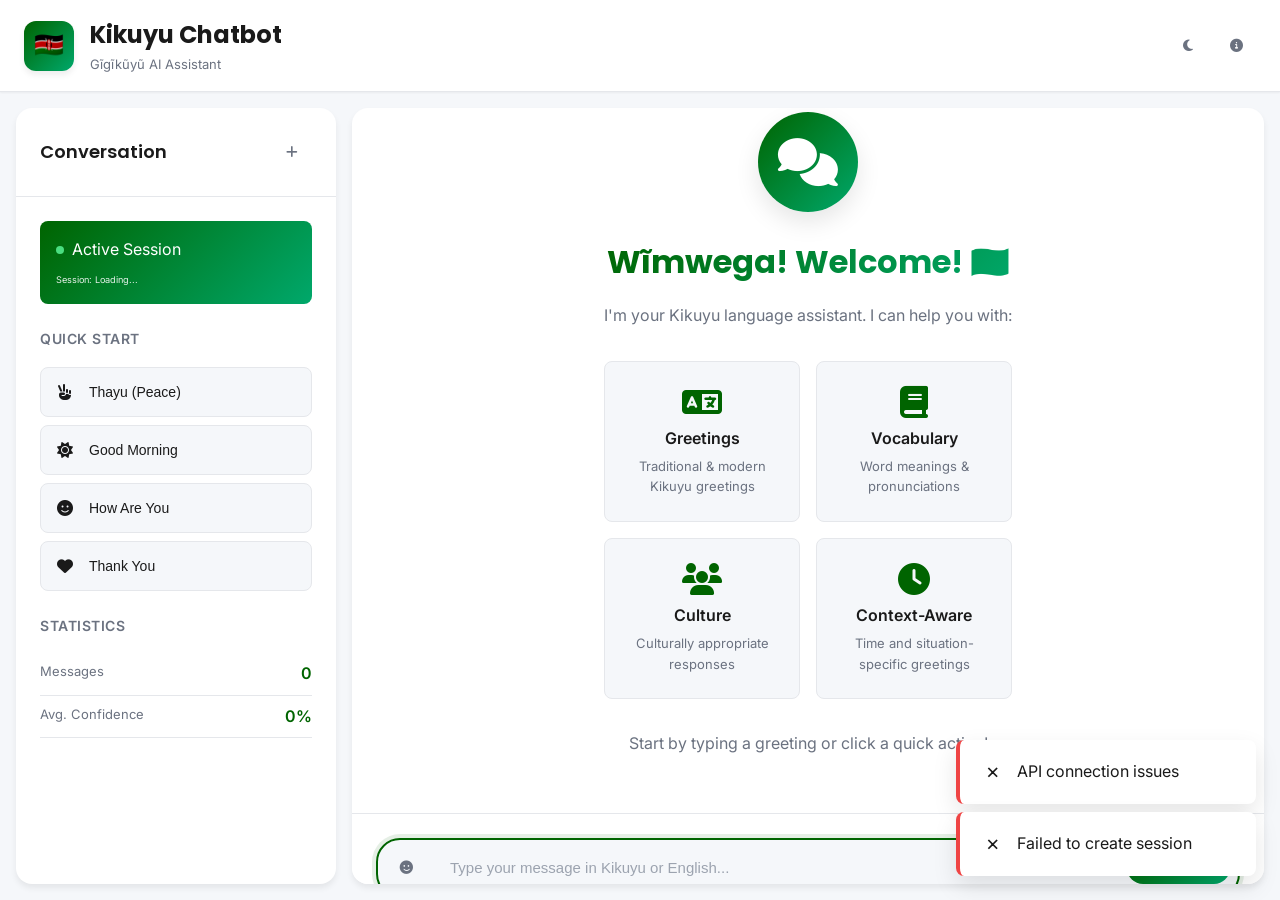
==== frontend/index.html @ 1a9feddd "first commit" ====
<!DOCTYPE html>
<html lang="en">
<head>
    <meta charset="UTF-8">
    <meta name="viewport" content="width=device-width, initial-scale=1.0">
    <meta name="description" content="Kikuyu Voice Chatbot - AI-powered conversational assistant for the Gĩgĩkũyũ language">
    <title>🇰🇪 Kikuyu Voice Chatbot | Gĩgĩkũyũ AI Assistant</title>
    
    <!-- Fonts -->
    <link rel="preconnect" href="https://fonts.googleapis.com">
    <link rel="preconnect" href="https://fonts.gstatic.com" crossorigin>
    <link href="https://fonts.googleapis.com/css2?family=Inter:wght@300;400;500;600;700&family=Poppins:wght@400;500;600;700&display=swap" rel="stylesheet">
    
    <!-- Icons -->
    <link rel="stylesheet" href="https://cdnjs.cloudflare.com/ajax/libs/font-awesome/6.4.0/css/all.min.css">
    
    <!-- Styles -->
    <link rel="stylesheet" href="assets/css/styles.css">
</head>
<body>
    <!-- Main Container -->
    <div class="container">
        <!-- Header -->
        <header class="header">
            <div class="header-content">
                <div class="logo">
                    <div class="logo-icon">
                        <span>🇰🇪</span>
                    </div>
                    <div class="logo-text">
                        <h1>Kikuyu Chatbot</h1>
                        <p class="tagline">Gĩgĩkũyũ AI Assistant</p>
                    </div>
                </div>
                <div class="header-actions">
                    <button class="btn-icon" id="themeToggle" title="Toggle theme">
                        <i class="fas fa-moon"></i>
                    </button>
                    <button class="btn-icon" id="infoBtn" title="About">
                        <i class="fas fa-info-circle"></i>
                    </button>
                </div>
            </div>
        </header>

        <!-- Chat Container -->
        <div class="chat-wrapper">
            <!-- Sidebar -->
            <aside class="sidebar" id="sidebar">
                <div class="sidebar-header">
                    <h3>Conversation</h3>
                    <button class="btn-icon" id="newChatBtn">
                        <i class="fas fa-plus"></i>
                    </button>
                </div>
                
                <div class="sidebar-content">
                    <!-- Session Info -->
                    <div class="session-info">
                        <div class="session-status">
                            <span class="status-dot"></span>
                            <span class="status-text">Active Session</span>
                        </div>
                        <div class="session-id" id="sessionId">
                            <small>Session: Loading...</small>
                        </div>
                    </div>

                    <!-- Quick Actions -->
                    <div class="quick-actions">
                        <h4>Quick Start</h4>
                        <button class="quick-btn" data-text="Thayu">
                            <i class="fas fa-hand-peace"></i>
                            <span>Thayu (Peace)</span>
                        </button>
                        <button class="quick-btn" data-text="Good morning">
                            <i class="fas fa-sun"></i>
                            <span>Good Morning</span>
                        </button>
                        <button class="quick-btn" data-text="How are you">
                            <i class="fas fa-smile"></i>
                            <span>How Are You</span>
                        </button>
                        <button class="quick-btn" data-text="Thank you">
                            <i class="fas fa-heart"></i>
                            <span>Thank You</span>
                        </button>
                    </div>

                    <!-- Stats -->
                    <div class="stats">
                        <h4>Statistics</h4>
                        <div class="stat-item">
                            <span class="stat-label">Messages</span>
                            <span class="stat-value" id="messageCount">0</span>
                        </div>
                        <div class="stat-item">
                            <span class="stat-label">Avg. Confidence</span>
                            <span class="stat-value" id="avgConfidence">0%</span>
                        </div>
                    </div>
                </div>
            </aside>

            <!-- Main Chat Area -->
            <main class="chat-main">
                <!-- Welcome Screen -->
                <div class="welcome-screen" id="welcomeScreen">
                    <div class="welcome-content">
                        <div class="welcome-icon">
                            <i class="fas fa-comments"></i>
                        </div>
                        <h2>Wĩmwega! Welcome! 🇰🇪</h2>
                        <p>I'm your Kikuyu language assistant. I can help you with:</p>
                        <div class="features-grid">
                            <div class="feature-card">
                                <i class="fas fa-language"></i>
                                <h3>Greetings</h3>
                                <p>Traditional & modern Kikuyu greetings</p>
                            </div>
                            <div class="feature-card">
                                <i class="fas fa-book"></i>
                                <h3>Vocabulary</h3>
                                <p>Word meanings & pronunciations</p>
                            </div>
                            <div class="feature-card">
                                <i class="fas fa-users"></i>
                                <h3>Culture</h3>
                                <p>Culturally appropriate responses</p>
                            </div>
                            <div class="feature-card">
                                <i class="fas fa-clock"></i>
                                <h3>Context-Aware</h3>
                                <p>Time and situation-specific greetings</p>
                            </div>
                        </div>
                        <p class="welcome-cta">Start by typing a greeting or click a quick action!</p>
                    </div>
                </div>

                <!-- Messages Container -->
                <div class="messages-container" id="messagesContainer">
                    <!-- Messages will be added here dynamically -->
                </div>

                <!-- Typing Indicator -->
                <div class="typing-indicator" id="typingIndicator" style="display: none;">
                    <div class="typing-dots">
                        <span></span>
                        <span></span>
                        <span></span>
                    </div>
                    <span class="typing-text">Bot is typing...</span>
                </div>

                <!-- Input Area -->
                <div class="input-area">
                    <div class="input-container">
                        <button class="btn-icon" id="emojiBtn" title="Emojis">
                            <i class="fas fa-smile"></i>
                        </button>
                        
                        <input 
                            type="text" 
                            id="messageInput" 
                            class="message-input" 
                            placeholder="Type your message in Kikuyu or English..."
                            autocomplete="off"
                        >
                        
                        <button class="btn-icon" id="voiceBtn" title="Voice input (Coming soon)" disabled>
                            <i class="fas fa-microphone"></i>
                        </button>
                        
                        <button class="btn-send" id="sendBtn">
                            <i class="fas fa-paper-plane"></i>
                            <span>Send</span>
                        </button>
                    </div>
                    
                    <!-- Suggestions -->
                    <div class="suggestions" id="suggestions">
                        <span class="suggestion-label">Try:</span>
                        <button class="suggestion-chip" data-text="Thayu">Thayu</button>
                        <button class="suggestion-chip" data-text="Niatia">Niatia</button>
                        <button class="suggestion-chip" data-text="Ngatho">Ngatho</button>
                        <button class="suggestion-chip" data-text="Goodbye">Goodbye</button>
                    </div>
                </div>
            </main>
        </div>
    </div>

    <!-- Info Modal -->
    <div class="modal" id="infoModal">
        <div class="modal-content">
            <div class="modal-header">
                <h2>About Kikuyu Chatbot</h2>
                <button class="btn-close" id="closeModal">
                    <i class="fas fa-times"></i>
                </button>
            </div>
            <div class="modal-body">
                <p><strong>Version:</strong> 1.0.0</p>
                <p><strong>Language:</strong> Gĩgĩkũyũ (Kikuyu)</p>
                <p><strong>Database:</strong> 23 intents, 198 patterns, 77 responses</p>
                
                <h3>Features</h3>
                <ul>
                    <li>Traditional Kikuyu greetings (Thayu)</li>
                    <li>Time-specific greetings (morning, afternoon, evening)</li>
                    <li>Context-aware responses</li>
                    <li>Culturally appropriate etiquette</li>
                    <li>Session tracking & analytics</li>
                </ul>

                <h3>Research Based</h3>
                <p>Built on academic research by Nancy I. Karia-Maina (2014) on pragmatic and linguistic etiquette of greeting in Gikuyu language speakers.</p>

                <h3>Keyboard Shortcuts</h3>
                <ul>
                    <li><kbd>Enter</kbd> - Send message</li>
                    <li><kbd>Esc</kbd> - Close modals</li>
                    <li><kbd>Ctrl</kbd> + <kbd>N</kbd> - New chat</li>
                </ul>
            </div>
        </div>
    </div>

    <!-- Toast Notifications -->
    <div class="toast-container" id="toastContainer"></div>

    <!-- Scripts -->
    <script src="assets/js/app.js?v=20260303"></script>
</body>
</html>
---- frontend/assets/css/styles.css ----
/* ============================================
   KIKUYU CHATBOT - MODERN CHAT INTERFACE
   ============================================ */

/* ===== CSS Variables ===== */
:root {
    /* Kikuyu Colors (inspired by Kenyan flag) */
    --kenya-green: #006400;
    --kenya-red: #DC143C;
    --kenya-black: #1a1a1a;
    --kenya-white: #FFFFFF;
    
    /* Main Colors */
    --primary: linear-gradient(135deg, #006400 0%, #00a86b 100%);
    --primary-solid: #006400;
    --secondary: #DC143C;
    --accent: #00a86b;
    
    /* Background */
    --bg-primary: #f5f7fa;
    --bg-secondary: #ffffff;
    --bg-tertiary: #e8ecef;
    
    /* Text */
    --text-primary: #1a1a1a;
    --text-secondary: #6b7280;
    --text-tertiary: #9ca3af;
    
    /* Chat Bubbles */
    --bubble-user: linear-gradient(135deg, #006400 0%, #00a86b 100%);
    --bubble-bot: #ffffff;
    --bubble-user-text: #ffffff;
    --bubble-bot-text: #1a1a1a;
    
    /* Borders */
    --border-color: #e5e7eb;
    --border-radius: 16px;
    --border-radius-sm: 8px;
    
    /* Shadows */
    --shadow-sm: 0 1px 2px rgba(0, 0, 0, 0.05);
    --shadow-md: 0 4px 6px rgba(0, 0, 0, 0.07);
    --shadow-lg: 0 10px 25px rgba(0, 0, 0, 0.1);
    --shadow-xl: 0 20px 40px rgba(0, 0, 0, 0.15);
    
    /* Spacing */
    --spacing-xs: 4px;
    --spacing-sm: 8px;
    --spacing-md: 16px;
    --spacing-lg: 24px;
    --spacing-xl: 32px;
    
    /* Typography */
    --font-primary: 'Inter', -apple-system, BlinkMacSystemFont, sans-serif;
    --font-heading: 'Poppins', sans-serif;
}

/* Dark Mode Variables */
[data-theme="dark"] {
    --bg-primary: #0f1419;
    --bg-secondary: #1a1f26;
    --bg-tertiary: #252d38;
    --text-primary: #e5e7eb;
    --text-secondary: #9ca3af;
    --text-tertiary: #6b7280;
    --bubble-bot: #252d38;
    --bubble-bot-text: #e5e7eb;
    --border-color: #374151;
}

/* ===== Reset & Base ===== */
* {
    margin: 0;
    padding: 0;
    box-sizing: border-box;
}

body {
    font-family: var(--font-primary);
    background: var(--bg-primary);
    color: var(--text-primary);
    line-height: 1.6;
    overflow-x: hidden;
}

/* ===== Container ===== */
.container {
    width: 100%;
    max-width: 1600px;
    margin: 0 auto;
    height: 100vh;
    display: flex;
    flex-direction: column;
    background: var(--bg-primary);
}

/* ============================================
   HEADER
   ============================================ */
.header {
    background: var(--bg-secondary);
    border-bottom: 1px solid var(--border-color);
    padding: var(--spacing-md) var(--spacing-lg);
    box-shadow: var(--shadow-sm);
    position: sticky;
    top: 0;
    z-index: 100;
}

.header-content {
    display: flex;
    justify-content: space-between;
    align-items: center;
}

.logo {
    display: flex;
    align-items: center;
    gap: var(--spacing-md);
}

.logo-icon {
    width: 50px;
    height: 50px;
    background: var(--primary);
    border-radius: 12px;
    display: flex;
    align-items: center;
    justify-content: center;
    font-size: 24px;
    box-shadow: var(--shadow-md);
}

.logo-text h1 {
    font-family: var(--font-heading);
    font-size: 24px;
    font-weight: 700;
    color: var(--text-primary);
    margin: 0;
}

.tagline {
    font-size: 13px;
    color: var(--text-secondary);
    margin: 0;
}

.header-actions {
    display: flex;
    gap: var(--spacing-sm);
}

/* ============================================
   CHAT WRAPPER
   ============================================ */
.chat-wrapper {
    display: flex;
    flex: 1;
    overflow: hidden;
    gap: var(--spacing-md);
    padding: var(--spacing-md);
}

/* ============================================
   SIDEBAR
   ============================================ */
.sidebar {
    width: 320px;
    background: var(--bg-secondary);
    border-radius: var(--border-radius);
    box-shadow: var(--shadow-md);
    display: flex;
    flex-direction: column;
    overflow: hidden;
}

.sidebar-header {
    padding: var(--spacing-lg);
    border-bottom: 1px solid var(--border-color);
    display: flex;
    justify-content: space-between;
    align-items: center;
}

.sidebar-header h3 {
    font-family: var(--font-heading);
    font-size: 18px;
    font-weight: 600;
}

.sidebar-content {
    padding: var(--spacing-lg);
    overflow-y: auto;
    flex: 1;
}

/* Session Info */
.session-info {
    background: linear-gradient(135deg, #006400 0%, #00a86b 100%);
    padding: var(--spacing-md);
    border-radius: var(--border-radius-sm);
    color: white;
    margin-bottom: var(--spacing-lg);
}

.session-status {
    display: flex;
    align-items: center;
    gap: var(--spacing-sm);
    margin-bottom: var(--spacing-sm);
}

.status-dot {
    width: 8px;
    height: 8px;
    background: #4ade80;
    border-radius: 50%;
    animation: pulse 2s infinite;
}

@keyframes pulse {
    0%, 100% { opacity: 1; }
    50% { opacity: 0.5; }
}

.session-id {
    font-size: 11px;
    opacity: 0.9;
}

/* Quick Actions */
.quick-actions {
    margin-bottom: var(--spacing-lg);
}

.quick-actions h4 {
    font-size: 14px;
    font-weight: 600;
    margin-bottom: var(--spacing-md);
    color: var(--text-secondary);
    text-transform: uppercase;
    letter-spacing: 0.5px;
}

.quick-btn {
    width: 100%;
    padding: var(--spacing-md);
    background: var(--bg-primary);
    border: 1px solid var(--border-color);
    border-radius: var(--border-radius-sm);
    display: flex;
    align-items: center;
    gap: var(--spacing-md);
    cursor: pointer;
    transition: all 0.3s ease;
    margin-bottom: var(--spacing-sm);
    font-size: 14px;
    color: var(--text-primary);
}

.quick-btn:hover {
    background: var(--primary);
    color: white;
    border-color: transparent;
    transform: translateX(4px);
}

.quick-btn i {
    font-size: 16px;
}

/* Stats */
.stats h4 {
    font-size: 14px;
    font-weight: 600;
    margin-bottom: var(--spacing-md);
    color: var(--text-secondary);
    text-transform: uppercase;
    letter-spacing: 0.5px;
}

.stat-item {
    display: flex;
    justify-content: space-between;
    padding: var(--spacing-sm) 0;
    border-bottom: 1px solid var(--border-color);
}

.stat-label {
    font-size: 13px;
    color: var(--text-secondary);
}

.stat-value {
    font-weight: 600;
    color: var(--primary-solid);
}

/* ============================================
   MAIN CHAT AREA
   ============================================ */
.chat-main {
    flex: 1;
    background: var(--bg-secondary);
    border-radius: var(--border-radius);
    box-shadow: var(--shadow-md);
    display: flex;
    flex-direction: column;
    overflow: hidden;
}

/* Welcome Screen */
.welcome-screen {
    flex: 1;
    display: flex;
    align-items: center;
    justify-content: center;
    padding: var(--spacing-xl);
    text-align: center;
}

.welcome-content {
    max-width: 800px;
}

.welcome-icon {
    width: 100px;
    height: 100px;
    background: var(--primary);
    border-radius: 50%;
    display: flex;
    align-items: center;
    justify-content: center;
    margin: 0 auto var(--spacing-lg);
    box-shadow: var(--shadow-lg);
}

.welcome-icon i {
    font-size: 48px;
    color: white;
}

.welcome-content h2 {
    font-family: var(--font-heading);
    font-size: 32px;
    margin-bottom: var(--spacing-md);
    background: var(--primary);
    -webkit-background-clip: text;
    -webkit-text-fill-color: transparent;
    background-clip: text;
}

.welcome-content > p {
    font-size: 16px;
    color: var(--text-secondary);
    margin-bottom: var(--spacing-lg);
}

/* Features Grid */
.features-grid {
    display: grid;
    grid-template-columns: repeat(auto-fit, minmax(150px, 1fr));
    gap: var(--spacing-md);
    margin: var(--spacing-xl) 0;
}

.feature-card {
    background: var(--bg-primary);
    padding: var(--spacing-lg);
    border-radius: var(--border-radius-sm);
    border: 1px solid var(--border-color);
    transition: all 0.3s ease;
}

.feature-card:hover {
    transform: translateY(-4px);
    box-shadow: var(--shadow-lg);
    border-color: var(--primary-solid);
}

.feature-card i {
    font-size: 32px;
    color: var(--primary-solid);
    margin-bottom: var(--spacing-sm);
}

.feature-card h3 {
    font-size: 16px;
    font-weight: 600;
    margin-bottom: var(--spacing-xs);
}

.feature-card p {
    font-size: 13px;
    color: var(--text-secondary);
}

.welcome-cta {
    font-size: 14px;
    color: var(--text-secondary);
    margin-top: var(--spacing-lg);
}

/* Messages Container */
.messages-container {
    flex: 1;
    overflow-y: auto;
    padding: var(--spacing-lg);
    display: none; /* Hidden until first message */
}

.messages-container.active {
    display: block;
}

/* Message Bubble */
.message {
    display: flex;
    margin-bottom: var(--spacing-lg);
    animation: messageSlideIn 0.3s ease;
}

@keyframes messageSlideIn {
    from {
        opacity: 0;
        transform: translateY(10px);
    }
    to {
        opacity: 1;
        transform: translateY(0);
    }
}

.message.user {
    justify-content: flex-end;
}

.message-content {
    max-width: 70%;
    display: flex;
    flex-direction: column;
    gap: var(--spacing-xs);
}

.message.user .message-content {
    align-items: flex-end;
}

.message-bubble {
    padding: var(--spacing-md) var(--spacing-lg);
    border-radius: 20px;
    position: relative;
    box-shadow: var(--shadow-sm);
}

.message.user .message-bubble {
    background: var(--bubble-user);
    color: var(--bubble-user-text);
    border-bottom-right-radius: 4px;
}

.message.bot .message-bubble {
    background: var(--bubble-bot);
    color: var(--bubble-bot-text);
    border: 1px solid var(--border-color);
    border-bottom-left-radius: 4px;
}

.message-text {
    font-size: 15px;
    line-height: 1.5;
    word-wrap: break-word;
}

.message-translation {
    font-size: 13px;
    opacity: 0.8;
    font-style: italic;
    margin-top: var(--spacing-xs);
}

.message-meta {
    display: flex;
    align-items: center;
    gap: var(--spacing-sm);
    font-size: 11px;
    color: var(--text-tertiary);
    padding: 0 var(--spacing-sm);
}

.message.user .message-meta {
    justify-content: flex-end;
}

.confidence-badge {
    background: rgba(0, 100, 0, 0.1);
    color: var(--primary-solid);
    padding: 2px 8px;
    border-radius: 12px;
    font-weight: 500;
}

.intent-badge {
    background: rgba(220, 20, 60, 0.1);
    color: var(--secondary);
    padding: 2px 8px;
    border-radius: 12px;
    font-weight: 500;
}

/* Typing Indicator */
.typing-indicator {
    display: flex;
    align-items: center;
    gap: var(--spacing-sm);
    padding: var(--spacing-lg);
    animation: fadeIn 0.3s ease;
}

@keyframes fadeIn {
    from { opacity: 0; }
    to { opacity: 1; }
}

.typing-dots {
    display: flex;
    gap: 4px;
}

.typing-dots span {
    width: 8px;
    height: 8px;
    background: var(--text-tertiary);
    border-radius: 50%;
    animation: typingBounce 1.4s infinite;
}

.typing-dots span:nth-child(2) {
    animation-delay: 0.2s;
}

.typing-dots span:nth-child(3) {
    animation-delay: 0.4s;
}

@keyframes typingBounce {
    0%, 60%, 100% {
        transform: translateY(0);
    }
    30% {
        transform: translateY(-10px);
    }
}

.typing-text {
    font-size: 13px;
    color: var(--text-secondary);
}

/* ============================================
   INPUT AREA
   ============================================ */
.input-area {
    border-top: 1px solid var(--border-color);
    padding: var(--spacing-lg);
    background: var(--bg-secondary);
}

.input-container {
    display: flex;
    align-items: center;
    gap: var(--spacing-sm);
    background: var(--bg-primary);
    border: 2px solid var(--border-color);
    border-radius: 24px;
    padding: var(--spacing-sm);
    transition: all 0.}

.input-container:focus-within {
    border-color: var(--primary-solid);
    box-shadow: 0 0 0 4px rgba(0, 100, 0, 0.1);
}

.message-input {
    flex: 1;
    border: none;
    background: transparent;
    font-size: 15px;
    padding: var(--spacing-sm) var(--spacing-md);
    color: var(--text-primary);
    outline: none;
}

.message-input::placeholder {
    color: var(--text-tertiary);
}

/* Buttons */
.btn-icon {
    width: 40px;
    height: 40px;
    border: none;
    background: transparent;
    border-radius: 50%;
    display: flex;
    align-items: center;
    justify-content: center;
    cursor: pointer;
    color: var(--text-secondary);
    transition: all 0.3s ease;
}

.btn-icon:hover:not(:disabled) {
    background: var(--bg-tertiary);
    color: var(--primary-solid);
}

.btn-icon:disabled {
    opacity: 0.5;
    cursor: not-allowed;
}

.btn-send {
    background: var(--primary);
    color: white;
    border: none;
    padding: var(--spacing-sm) var(--spacing-lg);
    border-radius: 20px;
    display: flex;
    align-items: center;
    gap: var(--spacing-sm);
    cursor: pointer;
    font-weight: 500;
    font-size: 14px;
    transition: all 0.3s ease;
}

.btn-send:hover {
    transform: translateY(-2px);
    box-shadow: var(--shadow-lg);
}

.btn-send:active {
    transform: translateY(0);
}

/* Suggestions */
.suggestions {
    display: flex;
    gap: var(--spacing-sm);
    margin-top: var(--spacing-md);
    flex-wrap: wrap;
    align-items: center;
}

.suggestion-label {
    font-size: 13px;
    color: var(--text-secondary);
    font-weight: 500;
}

.suggestion-chip {
    background: var(--bg-primary);
    border: 1px solid var(--border-color);
    padding: 6px 14px;
    border-radius: 16px;
    font-size: 13px;
    cursor: pointer;
    transition: all 0.3s ease;
    color: var(--text-primary);
}

.suggestion-chip:hover {
    background: var(--primary);
    color: white;
    border-color: transparent;
    transform: translateY(-2px);
}

/* ============================================
   MODAL
   ============================================ */
.modal {
    display: none;
    position: fixed;
    top: 0;
    left: 0;
    width: 100%;
    height: 100%;
    background: rgba(0, 0, 0, 0.5);
    backdrop-filter: blur(4px);
    z-index: 1000;
    align-items: center;
    justify-content: center;
    animation: fadeIn 0.3s ease;
}

.modal.active {
    display: flex;
}

.modal-content {
    background: var(--bg-secondary);
    border-radius: var(--border-radius);
    max-width: 600px;
    width: 90%;
    max-height: 80vh;
    overflow-y: auto;
    box-shadow: var(--shadow-xl);
    animation: modalSlideIn 0.3s ease;
}

@keyframes modalSlideIn {
    from {
        opacity: 0;
        transform: translateY(-20px);
    }
    to {
        opacity: 1;
        transform: translateY(0);
    }
}

.modal-header {
    padding: var(--spacing-lg);
    border-bottom: 1px solid var(--border-color);
    display: flex;
    justify-content: space-between;
    align-items: center;
}

.modal-header h2 {
    font-family: var(--font-heading);
    font-size: 24px;
    margin: 0;
}

.btn-close {
    width: 32px;
    height: 32px;
    border: none;
    background: transparent;
    border-radius: 50%;
    cursor: pointer;
    color: var(--text-secondary);
    transition: all 0.3s ease;
}

.btn-close:hover {
    background: var(--bg-tertiary);
    color: var(--secondary);
}

.modal-body {
    padding: var(--spacing-lg);
}

.modal-body h3 {
    margin-top: var(--spacing-lg);
    margin-bottom: var(--spacing-sm);
    font-size: 18px;
}

.modal-body ul {
    margin-left: var(--spacing-lg);
    margin-bottom: var(--spacing-md);
}

.modal-body li {
    margin-bottom: var(--spacing-xs);
    color: var(--text-secondary);
}

kbd {
    background: var(--bg-tertiary);
    padding: 2px 6px;
    border-radius: 4px;
    font-family: monospace;
    font-size: 12px;
    border: 1px solid var(--border-color);
}

/* ============================================
   TOAST NOTIFICATIONS
   ============================================ */
.toast-container {
    position: fixed;
    bottom: var(--spacing-lg);
    right: var(--spacing-lg);
    z-index: 2000;
    display: flex;
    flex-direction: column;
    gap: var(--spacing-sm);
}

.toast {
    background: white;
    padding: var(--spacing-md) var(--spacing-lg);
    border-radius: var(--border-radius-sm);
    box-shadow: var(--shadow-lg);
    display: flex;
    align-items: center;
    gap: var(--spacing-md);
    min-width: 300px;
    animation: toastSlideIn 0.3s ease;
}

@keyframes toastSlideIn {
    from {
        opacity: 0;
        transform: translateX(100px);
    }
    to {
        opacity: 1;
        transform: translateX(0);
    }
}

.toast.success {
    border-left: 4px solid #10b981;
}

.toast.error {
    border-left: 4px solid #ef4444;
}

.toast.info {
    border-left: 4px solid #3b82f6;
}

/* ============================================
   SCROLLBAR
   ============================================ */
::-webkit-scrollbar {
    width: 8px;
}

::-webkit-scrollbar-track {
    background: var(--bg-tertiary);
}

::-webkit-scrollbar-thumb {
    background: var(--border-color);
    border-radius: 4px;
}

::-webkit-scrollbar-thumb:hover {
    background: var(--text-tertiary);
}

/* ============================================
   RESPONSIVE
   ============================================ */
@media (max-width: 1024px) {
    .sidebar {
        width: 280px;
    }
}

@media (max-width: 768px) {
    .chat-wrapper {
        flex-direction: column;
    }
    
    .sidebar {
        width: 100%;
        max-height: 200px;
    }
    
    .message-content {
        max-width: 85%;
    }
    
    .features-grid {
        grid-template-columns: repeat(2, 1fr);
    }
    
    .btn-send span {
        display: none;
    }
}

@media (max-width: 480px) {
    .header {
        padding: var(--spacing-sm) var(--spacing-md);
    }
    
    .logo-text h1 {
        font-size: 18px;
    }
    
    .tagline {
        display: none;
    }
    
    .chat-wrapper {
        padding: var(--spacing-sm);
    }
    
    .suggestions {
        display: none;
    }
}

/* ============================================
   UTILITIES
   ============================================ */
.hidden {
    display: none !important;
}

.fade-in {
    animation: fadeIn 0.3s ease;
}

.slide-up {
    animation: slideUp 0.3s ease;
}

@keyframes slideUp {
    from {
        opacity: 0;
        transform: translateY(20px);
    }
    to {
        opacity: 1;
        transform: translateY(0);
    }
}

/* Voice Recording Animation */
.btn-icon.recording {
    animation: pulse-red 1.5s infinite;
}

@keyframes pulse-red {
    0%, 100% {
        box-shadow: 0 0 0 0 rgba(220, 20, 60, 0.7);
    }
    50% {
        box-shadow: 0 0 0 10px rgba(220, 20, 60, 0);
    }
}
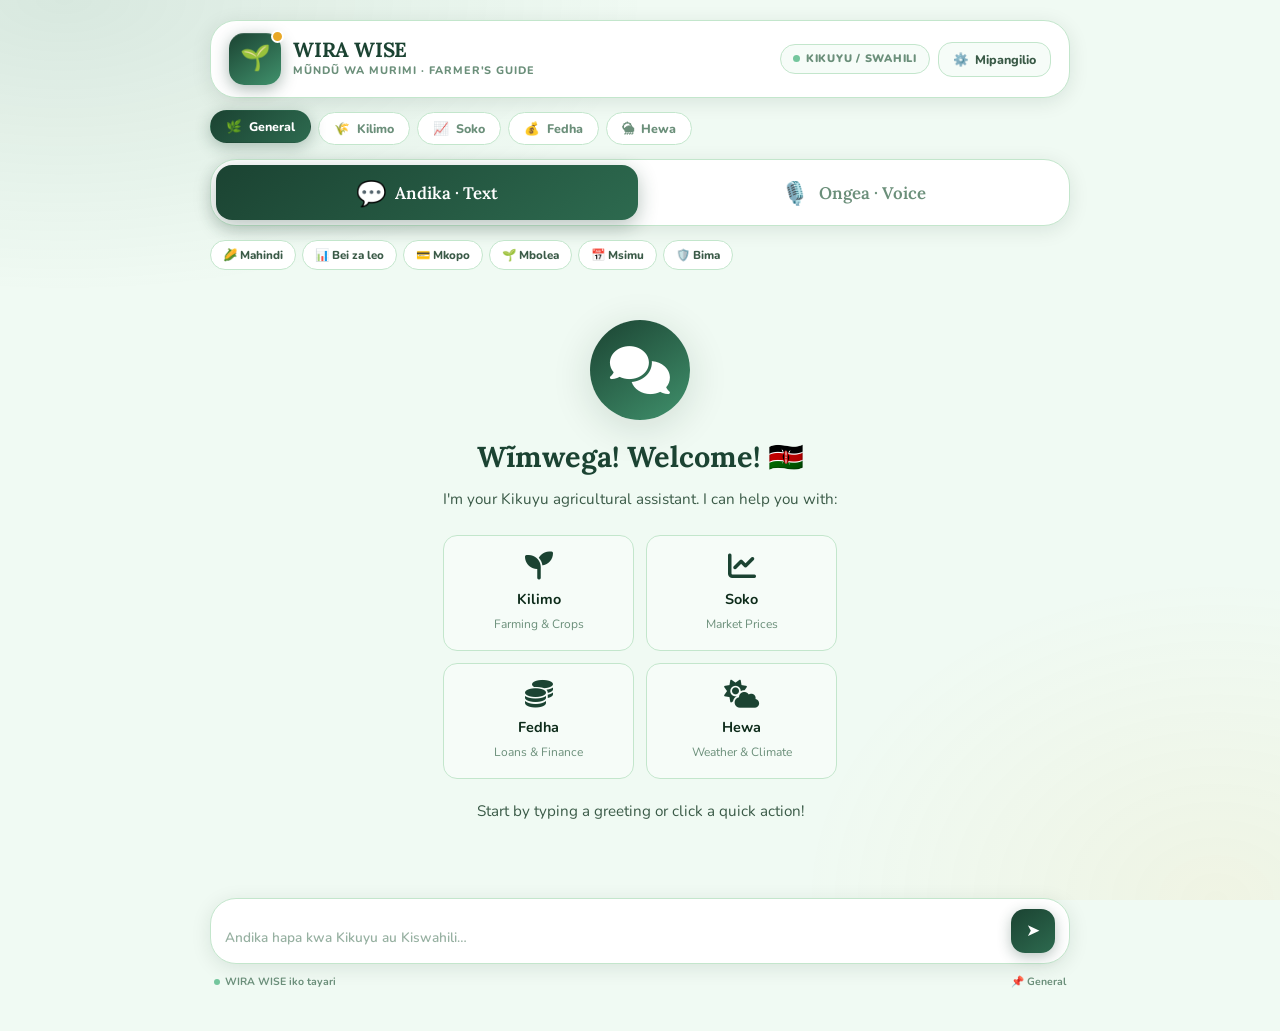
==== commit 843185eb: "first commit" ====
--- a/frontend/index.html
+++ b/frontend/index.html
@@ -1,236 +1,1880 @@
 <!DOCTYPE html>
-<html lang="en">
+<html lang="sw" dir="ltr">
 <head>
-    <meta charset="UTF-8">
-    <meta name="viewport" content="width=device-width, initial-scale=1.0">
-    <meta name="description" content="Kikuyu Voice Chatbot - AI-powered conversational assistant for the Gĩgĩkũyũ language">
-    <title>🇰🇪 Kikuyu Voice Chatbot | Gĩgĩkũyũ AI Assistant</title>
-    
-    <!-- Fonts -->
-    <link rel="preconnect" href="https://fonts.googleapis.com">
-    <link rel="preconnect" href="https://fonts.gstatic.com" crossorigin>
-    <link href="https://fonts.googleapis.com/css2?family=Inter:wght@300;400;500;600;700&family=Poppins:wght@400;500;600;700&display=swap" rel="stylesheet">
-    
-    <!-- Icons -->
-    <link rel="stylesheet" href="https://cdnjs.cloudflare.com/ajax/libs/font-awesome/6.4.0/css/all.min.css">
-    
-    <!-- Styles -->
-    <link rel="stylesheet" href="assets/css/styles.css">
+<meta charset="UTF-8">
+<meta name="viewport" content="width=device-width, initial-scale=1.0, maximum-scale=5.0, user-scalable=yes">
+<meta name="theme-color" content="#1b4332">
+<meta name="description" content="WIRA WISE - Mũndũ wa Murimi | Kikuyu Agricultural Assistant">
+<meta name="apple-mobile-web-app-capable" content="yes">
+<meta name="apple-mobile-web-app-status-bar-style" content="black-translucent">
+<title>WIRA WISE – Mũndũ wa Murimi</title>
+<link rel="preconnect" href="https://fonts.googleapis.com">
+<link href="https://fonts.googleapis.com/css2?family=Lora:ital,wght@0,400;0,600;0,700;1,400&family=Nunito:wght@400;600;700;800;900&display=swap" rel="stylesheet">
+<link rel="stylesheet" href="https://cdnjs.cloudflare.com/ajax/libs/font-awesome/6.4.0/css/all.min.css">
+<style>
+/* ═══════════════════════════════════════════
+   DESIGN TOKENS - BLENDED SHAMBABOT + WIRA WISE
+═══════════════════════════════════════════ */
+:root {
+  /* ShambaBot Colors */
+  --c-moss:   #1b4332;
+  --c-fern:   #2d6a4f;
+  --c-leaf:   #40916c;
+  --c-sage:   #74c69d;
+  --c-mist:   #b7e4c7;
+  --c-dew:    #d8f3dc;
+  --c-gold:   #e9a825;
+  --c-amber:  #f4a261;
+  --c-bark:   #5c3317;
+  --c-clay:   #bc6c25;
+  --c-sun:    #ffd166;
+
+  /* WIRA WISE Accent */
+  --kenya-red: #DC143C;
+
+  --bg:           #f0faf3;
+  --bg-alt:       #e4f4e9;
+  --surface:      #ffffff;
+  --surface-alt:  #f6fcf8;
+  --border:       #c3e6cc;
+  --border-hi:    #74c69d;
+  --tx-1:         #0d2b1a;
+  --tx-2:         #3a5a47;
+  --tx-3:         #6b8f7a;
+  --tx-inv:       #ffffff;
+  --accent:       #2d6a4f;
+  --accent-glow:  rgba(45,106,79,0.18);
+
+  --sh-sm: 0 1px 4px rgba(13,43,26,0.08);
+  --sh-md: 0 4px 20px rgba(13,43,26,0.10);
+  --sh-lg: 0 8px 40px rgba(13,43,26,0.14);
+
+  --r-sm:  8px;
+  --r-md:  14px;
+  --r-lg:  20px;
+  --r-xl:  26px;
+  --r-f:   999px;
+
+  --ease:  cubic-bezier(0.16,1,0.3,1);
+  --tf:    150ms;
+  --tb:    260ms;
+  --ts:    420ms;
+
+  --fs:    1rem;
+  --fsc:   1;
+}
+
+[data-theme="dark"] {
+  --bg:          #0a1f12;
+  --bg-alt:      #0d2419;
+  --surface:     #112b1a;
+  --surface-alt: #0f2416;
+  --border:      #1e4a2a;
+  --border-hi:   #2d6a4f;
+  --tx-1:        #e8f5ec;
+  --tx-2:        #9ed4b2;
+  --tx-3:        #5e9e78;
+  --sh-md:       0 4px 20px rgba(0,0,0,0.4);
+  --sh-lg:       0 8px 40px rgba(0,0,0,0.5);
+  --accent-glow: rgba(116,198,157,0.14);
+}
+
+[data-hc="1"] {
+  --bg: #fff; --surface: #fff; --border: #000;
+  --tx-1: #000; --tx-2: #111; --tx-3: #333;
+  --accent: #004d20; --border-hi: #000;
+}
+[data-hc="1"][data-theme="dark"] {
+  --bg: #000; --surface: #000; --border: #fff;
+  --tx-1: #fff; --tx-2: #eee; --tx-3: #ccc;
+  --accent: #4cff88; --border-hi: #fff;
+}
+
+/* ═══════════════════════════════════════════
+   BASE
+═══════════════════════════════════════════ */
+*,*::before,*::after{box-sizing:border-box;margin:0;padding:0}
+html{font-size:calc(16px * var(--fsc));scroll-behavior:smooth;-webkit-text-size-adjust:100%}
+body{
+  font-family:'Nunito',system-ui,sans-serif;
+  background:var(--bg);color:var(--tx-1);line-height:1.6;
+  min-height:100vh;overflow-x:hidden;
+  transition:background var(--tb) var(--ease),color var(--tb) var(--ease);
+}
+body::before{
+  content:'';position:fixed;inset:0;z-index:0;pointer-events:none;
+  background:
+    radial-gradient(ellipse 70% 50% at 5% 0%,rgba(45,106,79,.12) 0%,transparent 65%),
+    radial-gradient(ellipse 50% 55% at 95% 100%,rgba(233,168,37,.07) 0%,transparent 65%);
+}
+[data-theme="dark"] body::before{
+  background:
+    radial-gradient(ellipse 70% 50% at 5% 0%,rgba(45,106,79,.22) 0%,transparent 65%),
+    radial-gradient(ellipse 50% 55% at 95% 100%,rgba(233,168,37,.09) 0%,transparent 65%);
+}
+:focus-visible{outline:3px solid var(--c-gold);outline-offset:2px;border-radius:var(--r-sm)}
+.sr-only{position:absolute;width:1px;height:1px;padding:0;margin:-1px;overflow:hidden;clip:rect(0,0,0,0);white-space:nowrap;border:0}
+
+/* ═══════════════════════════════════════════
+   APP SHELL
+═══════════════════════════════════════════ */
+#app{
+  position:relative;z-index:1;
+  max-width:900px;margin:0 auto;
+  padding:14px 14px 32px;
+  display:flex;flex-direction:column;gap:12px;
+  min-height:100vh;
+}
+
+/* ═══════════════════════════════════════════
+   HEADER
+═══════════════════════════════════════════ */
+.hdr{
+  background:var(--surface);border:1.5px solid var(--border);
+  border-radius:var(--r-xl);box-shadow:var(--sh-md);
+  padding:12px 18px;
+  display:flex;align-items:center;justify-content:space-between;gap:10px;
+  flex-wrap:wrap;
+  animation:fadeDown var(--ts) var(--ease) both;
+}
+@keyframes fadeDown{from{opacity:0;transform:translateY(-10px)}to{opacity:1;transform:none}}
+
+.hdr-brand{display:flex;align-items:center;gap:12px;flex-shrink:0}
+.logo-box{
+  position:relative;width:52px;height:52px;flex-shrink:0;
+}
+.logo-face{
+  width:52px;height:52px;
+  background:linear-gradient(145deg,var(--c-moss),var(--c-leaf));
+  border-radius:15px;
+  display:flex;align-items:center;justify-content:center;
+  font-size:1.55rem;
+  box-shadow:0 4px 16px rgba(27,67,50,.38),inset 0 1px 0 rgba(255,255,255,.15);
+  transition:transform var(--tb) var(--ease);
+}
+.logo-box:hover .logo-face{transform:rotate(-5deg) scale(1.06)}
+.logo-dot{
+  position:absolute;top:-3px;right:-3px;
+  width:13px;height:13px;
+  background:var(--c-gold);border-radius:50%;
+  border:2px solid var(--surface);
+  animation:pulseDot 2.4s ease-in-out infinite;
+}
+@keyframes pulseDot{0%,100%{transform:scale(1);opacity:1}50%{transform:scale(1.35);opacity:.7}}
+.brand-text h1{
+  font-family:'Lora',Georgia,serif;font-size:1.28rem;font-weight:700;
+  color:var(--c-moss);line-height:1.1;letter-spacing:-.01em;
+}
+[data-theme="dark"] .brand-text h1{color:var(--c-sage)}
+.brand-text p{font-size:.68rem;color:var(--tx-3);font-weight:800;text-transform:uppercase;letter-spacing:.09em;margin-top:1px}
+
+.hdr-right{display:flex;align-items:center;gap:8px;flex-wrap:wrap}
+.lang-pill{
+  display:flex;align-items:center;gap:6px;
+  padding:5px 12px;border:1.5px solid var(--border);border-radius:var(--r-f);
+  background:var(--surface-alt);
+  font-size:.68rem;font-weight:900;color:var(--tx-3);
+  text-transform:uppercase;letter-spacing:.07em;
+}
+.lp-dot{width:7px;height:7px;border-radius:50%;background:var(--c-sage);animation:pulseDot 2.4s ease-in-out infinite}
+
+.btn{
+  display:inline-flex;align-items:center;justify-content:center;gap:6px;
+  border:1.5px solid transparent;border-radius:var(--r-md);
+  padding:8px 14px;
+  font-family:'Nunito',sans-serif;font-size:.78rem;font-weight:800;
+  cursor:pointer;transition:all var(--tb) var(--ease);
+  white-space:nowrap;-webkit-tap-highlight-color:transparent;user-select:none;
+  position:relative;overflow:hidden;
+}
+.btn:active{transform:scale(.96)}
+.btn-ghost{background:var(--surface-alt);border-color:var(--border);color:var(--tx-2)}
+.btn-ghost:hover{border-color:var(--border-hi);color:var(--accent)}
+.btn-ghost.act{background:var(--accent);border-color:var(--accent);color:var(--tx-inv)}
+.btn-pri{
+  background:linear-gradient(135deg,var(--c-moss),var(--c-fern));
+  color:#fff;box-shadow:0 4px 14px rgba(27,67,50,.3);
+}
+.btn-pri:hover{box-shadow:0 6px 22px rgba(27,67,50,.42);transform:translateY(-1px)}
+.btn-lg{padding:13px 22px;font-size:.9rem;border-radius:var(--r-lg);gap:8px}
+
+/* ═══════════════════════════════════════════
+   A11Y PANEL
+═══════════════════════════════════════════ */
+.a11y-panel{
+  background:var(--surface);border:1.5px solid var(--border);
+  border-radius:var(--r-xl);box-shadow:var(--sh-md);
+  padding:16px 20px;display:none;gap:20px;flex-wrap:wrap;align-items:flex-start;
+}
+.a11y-panel.open{display:flex;animation:expandUp var(--tb) var(--ease) both}
+@keyframes expandUp{from{opacity:0;transform:scaleY(.92) translateY(-6px);transform-origin:top}to{opacity:1;transform:none}}
+
+.ag{display:flex;flex-direction:column;gap:8px;flex:1;min-width:130px}
+.ag-lbl{font-size:.66rem;font-weight:900;color:var(--tx-3);text-transform:uppercase;letter-spacing:.1em}
+.ag-row{display:flex;gap:6px;align-items:center;flex-wrap:wrap}
+
+.fsz-btn{
+  width:40px;height:40px;border:1.5px solid var(--border);border-radius:var(--r-md);
+  background:var(--surface-alt);cursor:pointer;font-family:'Lora',serif;font-weight:700;
+  color:var(--tx-2);display:flex;align-items:center;justify-content:center;
+  transition:all var(--tb) var(--ease);-webkit-tap-highlight-color:transparent;
+}
+.fsz-btn:hover{border-color:var(--border-hi);color:var(--accent)}
+.fsz-btn.act{background:var(--accent);border-color:var(--accent);color:#fff;box-shadow:0 4px 12px rgba(45,106,79,.3)}
+
+.theme-row{
+  display:flex;align-items:center;gap:0;
+  background:var(--surface-alt);border:1.5px solid var(--border);border-radius:var(--r-f);
+  padding:3px;height:40px;
+}
+.th-btn{
+  height:32px;padding:0 13px;border:none;border-radius:var(--r-f);
+  background:transparent;color:var(--tx-3);
+  font-family:'Nunito',sans-serif;font-size:.72rem;font-weight:800;
+  cursor:pointer;transition:all var(--tb) var(--ease);
+  display:flex;align-items:center;gap:4px;-webkit-tap-highlight-color:transparent;
+}
+.th-btn.act{background:var(--c-moss);color:#fff;box-shadow:0 2px 8px rgba(27,67,50,.3)}
+[data-theme="dark"] .th-btn.act{background:var(--c-gold);color:#1a0e00}
+
+.hc-btn{
+  height:40px;padding:0 16px;border:1.5px solid var(--border);border-radius:var(--r-f);
+  background:var(--surface-alt);color:var(--tx-2);
+  font-family:'Nunito',sans-serif;font-size:.72rem;font-weight:800;
+  cursor:pointer;transition:all var(--tb) var(--ease);
+  display:flex;align-items:center;gap:6px;-webkit-tap-highlight-color:transparent;
+}
+.hc-btn:hover{border-color:var(--border-hi)}
+.hc-btn.act,[data-hc="1"] .hc-btn{background:#000;color:#fff;border-color:#000}
+[data-hc="1"][data-theme="dark"] .hc-btn{background:#fff;color:#000;border-color:#fff}
+
+/* ═══════════════════════════════════════════
+   TOPICS (Categories for WIRA WISE)
+═══════════════════════════════════════════ */
+.topics{display:flex;gap:7px;flex-wrap:wrap;animation:fadeDown var(--ts) var(--ease) .08s both}
+.t-chip{
+  display:flex;align-items:center;gap:7px;
+  padding:7px 15px;border:1.5px solid var(--border);border-radius:var(--r-f);
+  background:var(--surface);color:var(--tx-3);
+  font-family:'Nunito',sans-serif;font-size:.78rem;font-weight:800;
+  cursor:pointer;transition:all var(--tb) var(--ease);
+  -webkit-tap-highlight-color:transparent;user-select:none;
+}
+.t-chip:hover{border-color:var(--border-hi);color:var(--accent);transform:translateY(-2px);box-shadow:var(--sh-sm)}
+.t-chip.act{
+  background:linear-gradient(135deg,var(--c-moss),var(--c-fern));
+  border-color:transparent;color:#fff;
+  box-shadow:0 4px 16px rgba(27,67,50,.3);transform:translateY(-2px);
+}
+
+/* ═══════════════════════════════════════════
+   MODE SWITCHER
+═══════════════════════════════════════════ */
+.mode-sw{
+  display:grid;grid-template-columns:1fr 1fr;
+  background:var(--surface);border:1.5px solid var(--border);
+  border-radius:var(--r-xl);padding:5px;gap:4px;
+  box-shadow:var(--sh-md);
+  animation:fadeDown var(--ts) var(--ease) .14s both;
+}
+.mode-btn{
+  display:flex;align-items:center;justify-content:center;gap:10px;
+  padding:13px 16px;border:none;border-radius:16px;
+  background:transparent;color:var(--tx-3);
+  font-family:'Lora',serif;font-size:1rem;font-weight:600;
+  cursor:pointer;transition:all var(--tb) var(--ease);
+  -webkit-tap-highlight-color:transparent;user-select:none;
+}
+.mode-btn .mico{font-size:1.3rem;transition:transform var(--tb) var(--ease)}
+.mode-btn:hover .mico{transform:scale(1.18)}
+.mode-btn:hover{color:var(--accent)}
+.mode-btn.act{
+  background:linear-gradient(145deg,var(--c-moss),var(--c-fern));
+  color:#fff;box-shadow:0 6px 20px rgba(27,67,50,.32);
+}
+.mode-btn.act .mico{transform:scale(1.1)}
+
+/* ═══════════════════════════════════════════
+   TEXT / CHAT PANEL
+═══════════════════════════════════════════ */
+#panel-text{display:flex;flex-direction:column;gap:10px;animation:panelIn var(--ts) var(--ease) both}
+#panel-text.gone{display:none}
+@keyframes panelIn{from{opacity:0;transform:translateY(8px)}to{opacity:1;transform:none}}
+
+.q-row{display:flex;gap:6px;flex-wrap:wrap}
+.q-chip{
+  display:flex;align-items:center;gap:5px;
+  padding:6px 12px;border:1.5px solid var(--border);border-radius:var(--r-f);
+  background:var(--surface);color:var(--tx-2);
+  font-family:'Nunito',sans-serif;font-size:.72rem;font-weight:800;
+  cursor:pointer;transition:all var(--tb) var(--ease);-webkit-tap-highlight-color:transparent;
+}
+.q-chip:hover{border-color:var(--c-gold);color:var(--c-bark);background:rgba(233,168,37,.08);transform:translateY(-1px)}
+[data-theme="dark"] .q-chip:hover{color:var(--c-gold)}
+
+.chat-win{
+  background:var(--surface);border:1.5px solid var(--border);
+  border-radius:var(--r-xl);box-shadow:var(--sh-md);
+  overflow-y:auto;overscroll-behavior:contain;
+  padding:18px;
+  min-height:300px;max-height:clamp(260px,44vh,460px);
+  display:flex;flex-direction:column;gap:12px;
+  scroll-behavior:smooth;
+  transition:background var(--tb),border-color var(--tb);
+}
+.chat-win::-webkit-scrollbar{width:4px}
+.chat-win::-webkit-scrollbar-thumb{background:var(--border);border-radius:4px}
+.chat-win::-webkit-scrollbar-thumb:hover{background:var(--border-hi)}
+
+.msg{display:flex;gap:10px;align-items:flex-end;max-width:90%;animation:msgIn var(--tb) var(--ease) both}
+@keyframes msgIn{from{opacity:0;transform:translateY(7px) scale(.98)}to{opacity:1;transform:none}}
+.msg.usr{flex-direction:row-reverse;align-self:flex-end}
+.msg.bot{align-self:flex-start}
+.mav{
+  width:36px;height:36px;border-radius:50%;
+  display:flex;align-items:center;justify-content:center;
+  font-size:1rem;flex-shrink:0;
+}
+.mav.bav{background:linear-gradient(145deg,var(--c-moss),var(--c-leaf));box-shadow:0 3px 10px rgba(27,67,50,.3)}
+.mav.uav{background:linear-gradient(145deg,var(--c-bark),var(--c-clay));box-shadow:0 3px 10px rgba(92,51,23,.25)}
+.mbody{display:flex;flex-direction:column;gap:3px}
+.bubble{
+  padding:11px 15px;border-radius:18px;
+  font-size:.85rem;font-weight:600;line-height:1.62;
+  white-space:pre-line;word-break:break-word;
+}
+.msg.bot .bubble{background:var(--surface-alt);border:1.5px solid var(--border);border-bottom-left-radius:5px;color:var(--tx-1)}
+[data-theme="dark"] .msg.bot .bubble{background:var(--bg-alt)}
+.msg.usr .bubble{background:linear-gradient(145deg,var(--c-moss),var(--c-fern));color:#fff;border-bottom-right-radius:5px}
+.mts{font-size:.6rem;color:var(--tx-3);opacity:.8}
+.msg.usr .mts{text-align:right}
+
+.typ-wrap{display:flex;gap:10px;align-items:flex-end;animation:msgIn var(--tb) var(--ease) both}
+.typ-bub{
+  background:var(--surface-alt);border:1.5px solid var(--border);
+  border-radius:18px;border-bottom-left-radius:5px;
+  padding:14px 16px;display:flex;gap:5px;align-items:center;
+}
+.td{width:7px;height:7px;background:var(--c-sage);border-radius:50%;animation:tdot 1.4s ease-in-out infinite}
+.td:nth-child(2){animation-delay:.2s}.td:nth-child(3){animation-delay:.4s}
+@keyframes tdot{0%,60%,100%{transform:translateY(0);opacity:.5}30%{transform:translateY(-6px);opacity:1}}
+
+.inp-row{
+  background:var(--surface);border:1.5px solid var(--border);
+  border-radius:var(--r-xl);box-shadow:var(--sh-md);
+  display:flex;align-items:flex-end;gap:8px;padding:10px 14px;
+  transition:border-color var(--tb),box-shadow var(--tb);
+}
+.inp-row:focus-within{border-color:var(--border-hi);box-shadow:var(--sh-md),0 0 0 3px var(--accent-glow)}
+.chat-ta{
+  flex:1;border:none;background:transparent;
+  font-family:'Nunito',sans-serif;font-size:.85rem;font-weight:600;color:var(--tx-1);
+  resize:none;outline:none;line-height:1.55;
+  min-height:26px;max-height:108px;overflow-y:auto;caret-color:var(--accent);
+}
+.chat-ta::placeholder{color:var(--tx-3);opacity:.7}
+.snd-btn{
+  width:44px;height:44px;
+  background:linear-gradient(145deg,var(--c-moss),var(--c-fern));
+  border:none;border-radius:var(--r-md);cursor:pointer;
+  display:flex;align-items:center;justify-content:center;
+  color:#fff;font-size:1.05rem;flex-shrink:0;
+  transition:all var(--tb) var(--ease);box-shadow:0 4px 14px rgba(27,67,50,.3);
+  -webkit-tap-highlight-color:transparent;
+}
+.snd-btn:hover{transform:scale(1.09);box-shadow:0 6px 20px rgba(27,67,50,.44)}
+.snd-btn:active{transform:scale(.95)}
+
+.st-row{
+  display:flex;align-items:center;justify-content:space-between;
+  padding:0 4px;font-size:.66rem;color:var(--tx-3);flex-wrap:wrap;gap:6px;font-weight:700;
+}
+.st-dot-w{display:flex;align-items:center;gap:5px}
+.sdot{width:6px;height:6px;border-radius:50%;background:var(--c-sage);animation:pulseDot 2.2s ease-in-out infinite}
+
+/* ═══════════════════════════════════════════
+   VOICE PANEL
+═══════════════════════════════════════════ */
+#panel-voice{
+  display:none;flex-direction:column;align-items:center;gap:20px;
+  background:var(--surface);border:1.5px solid var(--border);
+  border-radius:var(--r-xl);box-shadow:var(--sh-lg);
+  padding:36px 20px;text-align:center;
+  min-height:440px;justify-content:center;
+  animation:panelIn var(--ts) var(--ease) both;
+}
+#panel-voice.show{display:flex}
+#panel-voice.gone{display:none}
+
+.orb-stage{
+  position:relative;width:190px;height:190px;
+  display:flex;align-items:center;justify-content:center;
+}
+.orb-ring{
+  position:absolute;border-radius:50%;
+  border:2.5px solid var(--c-leaf);opacity:0;
+}
+.orb-ring:nth-child(2){border-color:var(--c-fern)}
+.orb-ring:nth-child(3){border-color:var(--c-gold)}
+.is-listen .orb-ring:nth-child(1){animation:ringPulse 2s 0s infinite;width:100%;height:100%}
+.is-listen .orb-ring:nth-child(2){animation:ringPulse 2s .5s infinite;width:79%;height:79%}
+.is-listen .orb-ring:nth-child(3){animation:ringPulse 2s 1s infinite;width:60%;height:60%}
+@keyframes ringPulse{0%{opacity:.7;transform:scale(1)}100%{opacity:0;transform:scale(1.6)}}
+
+.orb-btn{
+  position:relative;z-index:2;
+  width:108px;height:108px;border-radius:50%;
+  background:linear-gradient(145deg,var(--c-moss),var(--c-leaf));
+  border:none;cursor:pointer;
+  display:flex;align-items:center;justify-content:center;
+  font-size:2.1rem;color:#fff;
+  box-shadow:0 10px 38px rgba(27,67,50,.48),inset 0 1px 0 rgba(255,255,255,.18);
+  transition:all var(--tb) var(--ease);-webkit-tap-highlight-color:transparent;user-select:none;
+}
+.orb-btn:hover{transform:scale(1.07);box-shadow:0 14px 50px rgba(27,67,50,.58),inset 0 1px 0 rgba(255,255,255,.18)}
+.orb-btn:active{transform:scale(.96)}
+.orb-btn.rec{
+  background:linear-gradient(145deg,#8b0000,#c62828);
+  box-shadow:0 10px 38px rgba(198,40,40,.52),inset 0 1px 0 rgba(255,255,255,.14);
+  animation:orbPulse 1.1s ease-in-out infinite;
+}
+@keyframes orbPulse{0%,100%{transform:scale(1)}50%{transform:scale(1.07)}}
+
+.waveform{
+  display:flex;gap:4px;align-items:center;height:46px;
+  opacity:0;transition:opacity var(--tb);
+}
+.waveform.vis{opacity:1}
+.wbar{width:5px;background:var(--c-leaf);border-radius:5px;height:6px}
+.is-listen .wbar{animation:wbarAnim .62s ease-in-out infinite alternate}
+.wbar:nth-child(1){animation-delay:.00s}.wbar:nth-child(2){animation-delay:.10s}
+.wbar:nth-child(3){animation-delay:.20s}.wbar:nth-child(4){animation-delay:.30s}
+.wbar:nth-child(5){animation-delay:.15s}.wbar:nth-child(6){animation-delay:.05s}
+.wbar:nth-child(7){animation-delay:.25s}.wbar:nth-child(8){animation-delay:.35s}
+@keyframes wbarAnim{from{height:6px}to{height:34px}}
+
+.vlabel{font-family:'Lora',serif;font-size:1.12rem;font-weight:600;color:var(--tx-1);line-height:1.3}
+.vsub{font-size:.78rem;color:var(--tx-3);margin-top:4px;font-weight:600}
+
+.t-card{
+  background:var(--surface-alt);border:1.5px solid var(--border);border-radius:var(--r-lg);
+  padding:14px 18px;width:100%;max-width:500px;text-align:left;
+  font-size:.83rem;font-weight:600;color:var(--tx-1);line-height:1.6;min-height:54px;display:none;
+}
+[data-theme="dark"] .t-card{background:var(--bg-alt)}
+.t-card.vis{display:block;animation:msgIn var(--tb) var(--ease)}
+.t-lbl{font-size:.64rem;font-weight:900;color:var(--tx-3);text-transform:uppercase;letter-spacing:.1em;margin-bottom:8px}
+
+.v-actions{display:flex;gap:10px;flex-wrap:wrap;justify-content:center}
+
+.vrc{
+  background:linear-gradient(145deg,rgba(27,67,50,.07),rgba(116,198,157,.06));
+  border:1.5px solid var(--border);border-left:4px solid var(--c-leaf);
+  border-radius:var(--r-lg);padding:18px;
+  width:100%;max-width:520px;text-align:left;
+  font-size:.83rem;color:var(--tx-1);line-height:1.66;display:none;
+}
+.vrc.vis{display:block;animation:msgIn var(--tb) var(--ease)}
+.vrc-hdr{
+  display:flex;align-items:center;gap:7px;
+  font-size:.64rem;font-weight:900;color:var(--c-leaf);
+  text-transform:uppercase;letter-spacing:.1em;margin-bottom:10px;
+}
+[data-theme="dark"] .vrc-hdr{color:var(--c-sage)}
+.tts-btn{
+  margin-top:12px;display:inline-flex;align-items:center;gap:6px;
+  padding:8px 16px;border:1.5px solid var(--border);border-radius:var(--r-f);
+  background:var(--surface);color:var(--tx-2);
+  font-family:'Nunito',sans-serif;font-size:.72rem;font-weight:800;
+  cursor:pointer;transition:all var(--tb) var(--ease);-webkit-tap-highlight-color:transparent;
+}
+.tts-btn:hover,.tts-btn.spk{background:var(--c-gold);color:#1a0e00;border-color:var(--c-gold)}
+
+/* ═══════════════════════════════════════════
+   AUDIO PLAY BUTTON (for bot responses)
+═══════════════════════════════════════════ */
+.audio-play-btn {
+  background: var(--c-gold);
+  border: none;
+  border-radius: 50%;
+  width: 32px;
+  height: 32px;
+  cursor: pointer;
+  display: inline-flex;
+  align-items: center;
+  justify-content: center;
+  margin-left: 8px;
+  transition: transform 0.2s, background 0.2s;
+  font-size: 14px;
+  color: #1a0e00;
+  vertical-align: middle;
+}
+
+.audio-play-btn:hover {
+  transform: scale(1.1);
+  background: var(--c-amber);
+}
+
+.audio-play-btn:active {
+  transform: scale(0.95);
+}
+
+/* ═══════════════════════════════════════════
+   WELCOME SCREEN
+═══════════════════════════════════════════ */
+.welcome-screen {
+  display: flex;
+  flex-direction: column;
+  align-items: center;
+  justify-content: center;
+  text-align: center;
+  padding: 40px 20px;
+}
+
+.welcome-icon {
+  width: 100px;
+  height: 100px;
+  background: linear-gradient(145deg, var(--c-moss), var(--c-leaf));
+  border-radius: 50%;
+  display: flex;
+  align-items: center;
+  justify-content: center;
+  margin: 0 auto 20px;
+  box-shadow: var(--sh-lg);
+}
+
+.welcome-icon i {
+  font-size: 48px;
+  color: white;
+}
+
+.welcome-content h2 {
+  font-family: 'Lora', Georgia, serif;
+  font-size: 1.8rem;
+  margin-bottom: 12px;
+  color: var(--c-moss);
+  line-height: 1.2;
+}
+
+.welcome-content p {
+  font-size: 0.95rem;
+  color: var(--tx-2);
+  margin-bottom: 24px;
+}
+
+.features-grid {
+  display: grid;
+  grid-template-columns: repeat(auto-fit, minmax(140px, 1fr));
+  gap: 12px;
+  margin: 20px 0;
+  width: 100%;
+}
+
+.feature-card {
+  background: var(--surface-alt);
+  padding: 16px;
+  border-radius: var(--r-md);
+  border: 1px solid var(--border);
+  transition: all 0.3s ease;
+}
+
+.feature-card:hover {
+  transform: translateY(-4px);
+  box-shadow: var(--sh-md);
+  border-color: var(--c-leaf);
+}
+
+.feature-card i {
+  font-size: 28px;
+  color: var(--c-moss);
+  margin-bottom: 8px;
+}
+
+.feature-card h3 {
+  font-size: 0.9rem;
+  font-weight: 700;
+  margin-bottom: 4px;
+  color: var(--tx-1);
+}
+
+.feature-card p {
+  font-size: 0.75rem;
+  color: var(--tx-3);
+  margin-bottom: 0;
+}
+
+.welcome-cta {
+  font-size: 0.85rem;
+  color: var(--tx-3);
+  margin-top: 16px;
+}
+
+/* ═══════════════════════════════════════════
+   RESPONSIVE — DEVICE BREAKPOINTS
+═══════════════════════════════════════════ */
+
+/* IoT / micro screens 240–319px */
+@media (max-width:319px){
+  :root{--fsc:.78}
+  #app{padding:6px 6px 16px;gap:7px}
+  .hdr{padding:8px 10px;border-radius:var(--r-lg)}
+  .logo-face{width:36px;height:36px;font-size:1.1rem;border-radius:10px}
+  .brand-text h1{font-size:.9rem}
+  .mode-btn{padding:9px 8px;font-size:.8rem}
+  .mode-btn .mico{font-size:1rem}
+  .chat-win{max-height:200px;min-height:150px;padding:10px}
+  .bubble{font-size:.74rem;padding:8px 10px}
+  .orb-btn{width:68px;height:68px;font-size:1.5rem}
+  .orb-stage{width:120px;height:120px}
+  .vlabel{font-size:.92rem}
+  .a11y-panel{padding:10px 12px;gap:10px}
+  .topics,.q-row{gap:5px}
+  .t-chip,.q-chip{padding:5px 9px;font-size:.66rem}
+  .hdr-right{gap:5px}
+  .lang-pill{display:none}
+}
+
+/* IoT 320–359px */
+@media (min-width:320px) and (max-width:359px){
+  :root{--fsc:.84}
+  #app{padding:8px 8px 18px;gap:8px}
+  .hdr{padding:9px 12px}
+  .logo-face{width:42px;height:42px;font-size:1.25rem;border-radius:12px}
+  .brand-text h1{font-size:1rem}
+  .chat-win{max-height:230px;min-height:170px}
+  .bubble{font-size:.76rem}
+  .orb-btn{width:78px;height:78px;font-size:1.7rem}
+  .orb-stage{width:138px;height:138px}
+}
+
+/* Small mobile 360–479px */
+@media (min-width:360px) and (max-width:479px){
+  :root{--fsc:.9}
+  #app{padding:10px 10px 24px;gap:9px}
+  .chat-win{max-height:280px}
+  .orb-btn{width:88px;height:88px;font-size:1.85rem}
+  .orb-stage{width:156px;height:156px}
+}
+
+/* Medium mobile 480–639px */
+@media (min-width:480px) and (max-width:639px){
+  #app{padding:12px 12px 28px}
+  .chat-win{max-height:330px}
+}
+
+/* Tablet 640–1023px */
+@media (min-width:640px){
+  .hdr{flex-wrap:nowrap}
+  .a11y-panel{flex-wrap:nowrap}
+  .chat-win{max-height:clamp(320px,46vh,480px)}
+}
+
+/* Desktop 1024px+ */
+@media (min-width:1024px){
+  #app{padding:20px 20px 40px;gap:14px}
+  .chat-win{max-height:500px}
+  .mode-btn{font-size:1.05rem}
+  .mode-btn .mico{font-size:1.4rem}
+}
+
+/* Large display 1400px+ */
+@media (min-width:1400px){
+  #app{max-width:900px}
+  .chat-win{max-height:560px}
+}
+
+/* Touch devices — bigger tap targets */
+@media (pointer:coarse){
+  .btn,.mode-btn,.orb-btn,.t-chip,
+  .q-chip,.fsz-btn,.th-btn,.hc-btn,
+  .snd-btn,.tts-btn{min-height:44px}
+  .btn{padding:10px 16px}
+}
+
+/* Reduced motion */
+@media (prefers-reduced-motion:reduce){
+  *,*::before,*::after{animation-duration:.01ms!important;transition-duration:.01ms!important}
+}
+</style>
 </head>
 <body>
-    <!-- Main Container -->
-    <div class="container">
-        <!-- Header -->
-        <header class="header">
-            <div class="header-content">
-                <div class="logo">
-                    <div class="logo-icon">
-                        <span>🇰🇪</span>
-                    </div>
-                    <div class="logo-text">
-                        <h1>Kikuyu Chatbot</h1>
-                        <p class="tagline">Gĩgĩkũyũ AI Assistant</p>
-                    </div>
+
+<div id="app" role="main">
+
+  <!-- ══ HEADER ══ -->
+  <header class="hdr" role="banner">
+    <div class="hdr-brand">
+      <div class="logo-box" aria-hidden="true">
+        <div class="logo-face">🌱</div>
+        <div class="logo-dot"></div>
+      </div>
+      <div class="brand-text">
+        <h1>WIRA WISE</h1>
+        <p>Mũndũ wa Murimi · Farmer's Guide</p>
+      </div>
+    </div>
+    <div class="hdr-right">
+      <div class="lang-pill" aria-label="Language: Kikuyu and Swahili">
+        <div class="lp-dot" aria-hidden="true"></div>
+        <span>Kikuyu / Swahili</span>
+      </div>
+      <button class="btn btn-ghost" id="btnA11y" aria-expanded="false" aria-controls="a11yPanel">
+        ⚙️ <span class="a11y-lbl-txt">Mipangilio</span>
+      </button>
+    </div>
+  </header>
+
+  <!-- ══ ACCESSIBILITY PANEL ══ -->
+  <section class="a11y-panel" id="a11yPanel" role="region" aria-label="Accessibility settings — Mipangilio ya Upatikanaji">
+
+    <div class="ag">
+      <div class="ag-lbl" id="fs-grp-lbl">📝 Ukubwa wa Herufi</div>
+      <div class="ag-row" role="group" aria-labelledby="fs-grp-lbl">
+        <button class="fsz-btn" data-sc=".85" style="font-size:.72rem" aria-label="Ndogo — Small font">A</button>
+        <button class="fsz-btn act" data-sc="1" style="font-size:.88rem" aria-label="Kawaida — Normal font">A</button>
+        <button class="fsz-btn" data-sc="1.2" style="font-size:1.04rem" aria-label="Kubwa — Large font">A</button>
+        <button class="fsz-btn" data-sc="1.45" style="font-size:1.18rem" aria-label="Kubwa Sana — Extra large font">A</button>
+      </div>
+    </div>
+
+    <div class="ag">
+      <div class="ag-lbl" id="th-grp-lbl">🌙 Mandhari / Theme</div>
+      <div class="ag-row" role="radiogroup" aria-labelledby="th-grp-lbl">
+        <div class="theme-row">
+          <button class="th-btn act" data-tv="light" role="radio" aria-checked="true">☀️ Mwanga</button>
+          <button class="th-btn" data-tv="dark"  role="radio" aria-checked="false">🌙 Giza</button>
+        </div>
+      </div>
+    </div>
+
+    <div class="ag">
+      <div class="ag-lbl" id="hc-grp-lbl">👁 Tofauti / Contrast</div>
+      <div class="ag-row" role="group" aria-labelledby="hc-grp-lbl">
+        <button class="hc-btn" id="hcBtn" aria-pressed="false">⬛ High Contrast</button>
+      </div>
+    </div>
+
+  </section>
+
+  <!-- ══ TOPICS ══ -->
+  <nav class="topics" role="navigation" aria-label="Chagua mada — Select topic">
+    <button class="t-chip act" data-tp="general"  aria-pressed="true"><span>🌿</span>General</button>
+    <button class="t-chip" data-tp="farming" aria-pressed="false"><span>🌾</span>Kilimo</button>
+    <button class="t-chip" data-tp="market"  aria-pressed="false"><span>📈</span>Soko</button>
+    <button class="t-chip" data-tp="finance" aria-pressed="false"><span>💰</span>Fedha</button>
+    <button class="t-chip" data-tp="weather" aria-pressed="false"><span>🌦</span>Hewa</button>
+  </nav>
+
+  <!-- ══ MODE SWITCHER ══ -->
+  <div class="mode-sw" role="tablist" aria-label="Chagua njia ya kuingiza — Choose input mode">
+    <button class="mode-btn act" id="btnTxt"   role="tab" aria-selected="true"  aria-controls="panel-text">
+      <span class="mico" aria-hidden="true">💬</span> Andika · Text
+    </button>
+    <button class="mode-btn"     id="btnVoice" role="tab" aria-selected="false" aria-controls="panel-voice">
+      <span class="mico" aria-hidden="true">🎙️</span> Ongea · Voice
+    </button>
+  </div>
+
+  <!-- ══ TEXT / CHAT PANEL ══ -->
+  <div id="panel-text" role="tabpanel" aria-labelledby="btnTxt">
+
+    <div class="q-row" role="group" aria-label="Maswali ya haraka — Quick questions">
+      <button class="q-chip" data-q="Niambie kuhusu kilimo cha mahindi">🌽 Mahindi</button>
+      <button class="q-chip" data-q="Bei za soko leo ni gani?">📊 Bei za leo</button>
+      <button class="q-chip" data-q="Nitawezaje kupata mkopo wa kilimo?">💳 Mkopo</button>
+      <button class="q-chip" data-q="Mbolea gani nzuri kwa udongo wa Kenya?">🌱 Mbolea</button>
+      <button class="q-chip" data-q="Ni wakati gani wa kupanda mbegu?">📅 Msimu</button>
+      <button class="q-chip" data-q="Bima ya mazao inafanya kazi vipi?">🛡️ Bima</button>
+    </div>
+
+    <!-- Welcome Screen -->
+    <div class="welcome-screen" id="welcomeScreen">
+      <div class="welcome-icon">
+        <i class="fas fa-comments"></i>
+      </div>
+      <div class="welcome-content">
+        <h2>Wĩmwega! Welcome! 🇰🇪</h2>
+        <p>I'm your Kikuyu agricultural assistant. I can help you with:</p>
+        <div class="features-grid">
+          <div class="feature-card">
+            <i class="fas fa-seedling"></i>
+            <h3>Kilimo</h3>
+            <p>Farming & Crops</p>
+          </div>
+          <div class="feature-card">
+            <i class="fas fa-chart-line"></i>
+            <h3>Soko</h3>
+            <p>Market Prices</p>
+          </div>
+          <div class="feature-card">
+            <i class="fas fa-coins"></i>
+            <h3>Fedha</h3>
+            <p>Loans & Finance</p>
+          </div>
+          <div class="feature-card">
+            <i class="fas fa-cloud-sun"></i>
+            <h3>Hewa</h3>
+            <p>Weather & Climate</p>
+          </div>
+        </div>
+        <p class="welcome-cta">Start by typing a greeting or click a quick action!</p>
+      </div>
+    </div>
+
+    <div class="chat-win" id="chatWin" role="log" aria-live="polite" aria-label="Mazungumzo — Chat messages" aria-relevant="additions" style="display:none;"></div>
+
+    <div class="inp-row">
+      <label for="chatTa" class="sr-only">Andika ujumbe wako hapa</label>
+      <textarea class="chat-ta" id="chatTa" rows="1"
+        placeholder="Andika hapa kwa Kikuyu au Kiswahili…"
+        aria-label="Type your message in Kikuyu or Swahili"
+        autocomplete="off" spellcheck="false"
+        onkeydown="if(event.key==='Enter' && !event.shiftKey) { event.preventDefault(); sendMessageFromInput(); }"></textarea>
+      <button class="snd-btn" id="sndBtn" aria-label="Tuma ujumbe — Send message"
+        onclick="sendMessageFromInput();">
+        <span aria-hidden="true">➤</span>
+      </button>
+    </div>
+
+    <div class="st-row" role="status" aria-live="polite">
+      <div class="st-dot-w"><div class="sdot" aria-hidden="true"></div><span id="stMsg">WIRA WISE iko tayari</span></div>
+      <span id="tpBadge" aria-label="Current topic">📌 General</span>
+    </div>
+
+  </div>
+
+  <!-- ══ VOICE PANEL ══ -->
+  <div id="panel-voice" role="tabpanel" aria-labelledby="btnVoice" aria-label="Pande la sauti — Voice panel">
+
+    <div class="voice-orb-container">
+      <div class="starfield">
+        <div class="star"></div>
+        <div class="star"></div>
+        <div class="star"></div>
+        <div class="star"></div>
+        <div class="star"></div>
+        <div class="star"></div>
+        <div class="star"></div>
+        <div class="star"></div>
+        <div class="star"></div>
+        <div class="star"></div>
+        <div class="star"></div>
+        <div class="star"></div>
+        <div class="star"></div>
+        <div class="star"></div>
+        <div class="star"></div>
+        <div class="star"></div>
+        <div class="star"></div>
+        <div class="star"></div>
+        <div class="star"></div>
+        <div class="star"></div>
+      </div>
+      <div class="mountain-layers">
+        <div class="mountain-layer layer-back"></div>
+        <div class="mountain-layer layer-mid"></div>
+        <div class="mountain-layer layer-front"></div>
+      </div>
+      <div class="horizon-glow"></div>
+      <div class="nebula-ambient">
+        <div class="nebula-cloud cloud-1"></div>
+        <div class="nebula-cloud cloud-2"></div>
+        <div class="nebula-cloud cloud-3"></div>
+      </div>
+      <div class="tilt-grid">
+        <div class="tilt-area"></div>
+        <div class="tilt-area"></div>
+        <div class="tilt-area"></div>
+        <div class="tilt-area"></div>
+        <div class="tilt-area"></div>
+        <div class="tilt-area"></div>
+        <div class="tilt-area"></div>
+        <div class="tilt-area"></div>
+        <div class="tilt-area"></div>
+        <div class="tilt-area"></div>
+        <div class="tilt-area"></div>
+        <div class="tilt-area"></div>
+        <div class="tilt-area"></div>
+        <div class="tilt-area"></div>
+        <div class="tilt-area"></div>
+        <input type="checkbox" class="orb-toggle" id="orbToggle" />
+        <label for="orbToggle" class="orb-label">
+          <div class="orb-card">
+            <div class="orb-aura"></div>
+            <div class="orb-sphere">
+              <div class="sphere-body"></div>
+              <div class="sphere-gradient"></div>
+              <div class="sphere-light"></div>
+              <div class="sphere-specular"></div>
+              <div class="sphere-shadow-inner"></div>
+              <div class="sphere-rim"></div>
+              <div class="core-energy">
+                <div class="core-outer-glow"></div>
+                <div class="core-radiance"></div>
+                <div class="core-center"></div>
+                <div class="core-bright-spot"></div>
+              </div>
+              <div class="icon-holder">
+                <div class="mic-icon">
+                  <svg viewBox="0 0 16 16" xmlns="http://www.w3.org/2000/svg">
+                    <path d="M5 3a3 3 0 0 1 6 0v5a3 3 0 0 1-6 0z"></path>
+                    <path d="M3.5 6.5A.5.5 0 0 1 4 7v1a4 4 0 0 0 8 0V7a.5.5 0 0 1 1 0v1a5 5 0 0 1-4.5 4.975V15h3a.5.5 0 0 1 0 1h-7a.5.5 0 0 1 0-1h3v-2.025A5 5 0 0 1 3 8V7a.5.5 0 0 1 .5-.5"></path>
+                  </svg>
                 </div>
-                <div class="header-actions">
-                    <button class="btn-icon" id="themeToggle" title="Toggle theme">
-                        <i class="fas fa-moon"></i>
-                    </button>
-                    <button class="btn-icon" id="infoBtn" title="About">
-                        <i class="fas fa-info-circle"></i>
-                    </button>
+                <div class="wave-icon">
+                  <div class="wave-bar bar-1"></div>
+                  <div class="wave-bar bar-2"></div>
+                  <div class="wave-bar bar-3"></div>
+                  <div class="wave-bar bar-4"></div>
+                  <div class="wave-bar bar-5"></div>
                 </div>
+              </div>
             </div>
-        </header>
-
-        <!-- Chat Container -->
-        <div class="chat-wrapper">
-            <!-- Sidebar -->
-            <aside class="sidebar" id="sidebar">
-                <div class="sidebar-header">
-                    <h3>Conversation</h3>
-                    <button class="btn-icon" id="newChatBtn">
-                        <i class="fas fa-plus"></i>
-                    </button>
-                </div>
-                
-                <div class="sidebar-content">
-                    <!-- Session Info -->
-                    <div class="session-info">
-                        <div class="session-status">
-                            <span class="status-dot"></span>
-                            <span class="status-text">Active Session</span>
-                        </div>
-                        <div class="session-id" id="sessionId">
-                            <small>Session: Loading...</small>
-                        </div>
-                    </div>
-
-                    <!-- Quick Actions -->
-                    <div class="quick-actions">
-                        <h4>Quick Start</h4>
-                        <button class="quick-btn" data-text="Thayu">
-                            <i class="fas fa-hand-peace"></i>
-                            <span>Thayu (Peace)</span>
-                        </button>
-                        <button class="quick-btn" data-text="Good morning">
-                            <i class="fas fa-sun"></i>
-                            <span>Good Morning</span>
-                        </button>
-                        <button class="quick-btn" data-text="How are you">
-                            <i class="fas fa-smile"></i>
-                            <span>How Are You</span>
-                        </button>
-                        <button class="quick-btn" data-text="Thank you">
-                            <i class="fas fa-heart"></i>
-                            <span>Thank You</span>
-                        </button>
-                    </div>
-
-                    <!-- Stats -->
-                    <div class="stats">
-                        <h4>Statistics</h4>
-                        <div class="stat-item">
-                            <span class="stat-label">Messages</span>
-                            <span class="stat-value" id="messageCount">0</span>
-                        </div>
-                        <div class="stat-item">
-                            <span class="stat-label">Avg. Confidence</span>
-                            <span class="stat-value" id="avgConfidence">0%</span>
-                        </div>
-                    </div>
-                </div>
-            </aside>
-
-            <!-- Main Chat Area -->
-            <main class="chat-main">
-                <!-- Welcome Screen -->
-                <div class="welcome-screen" id="welcomeScreen">
-                    <div class="welcome-content">
-                        <div class="welcome-icon">
-                            <i class="fas fa-comments"></i>
-                        </div>
-                        <h2>Wĩmwega! Welcome! 🇰🇪</h2>
-                        <p>I'm your Kikuyu language assistant. I can help you with:</p>
-                        <div class="features-grid">
-                            <div class="feature-card">
-                                <i class="fas fa-language"></i>
-                                <h3>Greetings</h3>
-                                <p>Traditional & modern Kikuyu greetings</p>
-                            </div>
-                            <div class="feature-card">
-                                <i class="fas fa-book"></i>
-                                <h3>Vocabulary</h3>
-                                <p>Word meanings & pronunciations</p>
-                            </div>
-                            <div class="feature-card">
-                                <i class="fas fa-users"></i>
-                                <h3>Culture</h3>
-                                <p>Culturally appropriate responses</p>
-                            </div>
-                            <div class="feature-card">
-                                <i class="fas fa-clock"></i>
-                                <h3>Context-Aware</h3>
-                                <p>Time and situation-specific greetings</p>
-                            </div>
-                        </div>
-                        <p class="welcome-cta">Start by typing a greeting or click a quick action!</p>
-                    </div>
-                </div>
-
-                <!-- Messages Container -->
-                <div class="messages-container" id="messagesContainer">
-                    <!-- Messages will be added here dynamically -->
-                </div>
-
-                <!-- Typing Indicator -->
-                <div class="typing-indicator" id="typingIndicator" style="display: none;">
-                    <div class="typing-dots">
-                        <span></span>
-                        <span></span>
-                        <span></span>
-                    </div>
-                    <span class="typing-text">Bot is typing...</span>
-                </div>
-
-                <!-- Input Area -->
-                <div class="input-area">
-                    <div class="input-container">
-                        <button class="btn-icon" id="emojiBtn" title="Emojis">
-                            <i class="fas fa-smile"></i>
-                        </button>
-                        
-                        <input 
-                            type="text" 
-                            id="messageInput" 
-                            class="message-input" 
-                            placeholder="Type your message in Kikuyu or English..."
-                            autocomplete="off"
-                        >
-                        
-                        <button class="btn-icon" id="voiceBtn" title="Voice input (Coming soon)" disabled>
-                            <i class="fas fa-microphone"></i>
-                        </button>
-                        
-                        <button class="btn-send" id="sendBtn">
-                            <i class="fas fa-paper-plane"></i>
-                            <span>Send</span>
-                        </button>
-                    </div>
+            <div class="particles-field">
+              <span class="particle p-1"></span>
+              <span class="particle p-2"></span>
+              <span class="particle p-3"></span>
+              <span class="particle p-4"></span>
+              <span class="particle p-5"></span>
+              <span class="particle p-6"></span>
+              <span class="particle p-7"></span>
+              <span class="particle p-8"></span>
+            </div>
+            <div class="listening-text">
+              <span class="letter">L</span>
+              <span class="letter">i</span>
+              <span class="letter">s</span>
+              <span class="letter">t</span>
+              <span class="letter">e</span>
+              <span class="letter">n</span>
+              <span class="letter">i</span>
+              <span class="letter">n</span>
+              <span class="letter">g</span>
+            </div>
+          </div>
+        </label>
+      </div>
+    </div>
+
+    <div>
+      <div class="vlabel" id="vlbl">Bonyeza kuongea</div>
+      <div class="vsub" id="vsub">Press the button · Speak in Kikuyu or Swahili</div>
+    </div>
+
+    <div class="t-card" id="tCard" aria-live="polite">
+      <div class="t-lbl">Ulichosema · You said:</div>
+      <div id="tText"></div>
+    </div>
+
+    <div class="v-actions" id="vActs" style="display:none" role="group" aria-label="Voice response actions">
+      <button class="btn btn-pri btn-lg" id="vSend">📤 Tuma · Send</button>
+      <button class="btn btn-ghost btn-lg" id="vCancel">✖ Futa · Cancel</button>
+    </div>
+
+    <div class="vrc" id="vrc">
+      <div class="vrc-hdr">🌿 WIRA WISE anasema · Bot says:</div>
+      <div id="vrcTxt"></div>
+      <button class="tts-btn" id="ttsBtn">🔊 Soma tena · Read aloud</button>
+    </div>
+
+  </div>
+
+</div><!-- /#app -->
+
+<script>
+'use strict';
+
+/* ═══════════════════════════════════════════
+   CONFIGURATION
+═══════════════════════════════════════════ */
+const CONFIG = {
+    API_BASE_URL: 'http://localhost:8000/api/v1',
+    API_TIMEOUT: 30000,
+    MAX_RETRIES: 3,
+    TYPING_DELAY: 1000,
+    AUTO_SCROLL_DELAY: 100
+};
+
+/* ═══════════════════════════════════════════
+   STATE
+═══════════════════════════════════════════ */
+const S = {
+  mode:'text', 
+  topic:'general',
+  isRec:false, 
+  rec:null, 
+  vText:'', 
+  hc:false,
+  sessionId: null,
+  messageCount: 0,
+  isTyping: false,
+  hasStartedChat: false
+};
+
+const G = id => document.getElementById(id);
+const QA = s => document.querySelectorAll(s);
+
+const D = {
+  app:G('app'), pText:G('panel-text'), pVoice:G('panel-voice'),
+  btnTxt:G('btnTxt'), btnVoice:G('btnVoice'),
+  chatWin:G('chatWin'), chatTa:G('chatTa'), sndBtn:G('sndBtn'),
+  stMsg:G('stMsg'), tpBadge:G('tpBadge'),
+  a11y:G('a11yPanel'), btnA11y:G('btnA11y'), hcBtn:G('hcBtn'),
+  orbBtn:G('orbBtn'), orbStage=G('orbStage'), wform=G('wform'),
+  vlbl:G('vlbl'), vsub=G('vsub'),
+  tCard:G('tCard'), tText=G('tText'),
+  vActs:G('vActs'), vSend=G('vSend'), vCancel=G('vCancel'),
+  vrc:G('vrc'), vrcTxt=G('vrcTxt'), ttsBtn=G('ttsBtn'),
+  welcomeScreen: G('welcomeScreen'),
+};
+
+/* ═══════════════════════════════════════════
+   API SERVICE
+═══════════════════════════════════════════ */
+class ChatAPI {
+    static async createSession() {
+        try {
+            const response = await fetch(`${CONFIG.API_BASE_URL}/session/create`, {
+                method: 'POST',
+                headers: { 'Content-Type': 'application/json' }
+            });
+            
+            if (!response.ok) {
+                throw new Error(`HTTP ${response.status}: ${response.statusText}`);
+            }
+            
+            const data = await response.json();
+            return data.session_id;
+        } catch (error) {
+            console.error('Error creating session:', error);
+            throw error;
+        }
+    }
+    
+    // Keywords that indicate agriculture/crop queries
+    static AGRICULTURE_KEYWORDS = [
+        'crop', 'crops', 'plant', 'plants', 'farm', 'farming', 'agriculture',
+        'harvest', 'soil', 'seed', 'seeds', 'fertilizer', 'pest', 'pests',
+        'disease', 'rain', 'irrigation', 'maize', 'wheat', 'beans', 'coffee',
+        'potato', 'potatoes', 'sweet', 'vegetable', 'vegetables',
+        'waru', 'mboga', 'ira', 'ngima', 'ikinyuga', 'githaka', 'rugo', 'mucere',
+        'kuhamba', 'kurima', 'kuvuna', 'muvuno', 'gutudo', 'gutitira',
+        'kilimo', 'shamba', 'mazao', 'mbegu', 'mbolea', 'mvua', 'maji'
+    ];
+    
+    static isAgricultureQuery(text) {
+        const lowerText = text.toLowerCase();
+        return this.AGRICULTURE_KEYWORDS.some(keyword => lowerText.includes(keyword));
+    }
+    
+    static async sendMessage(text, sessionId) {
+        // Check if this is an agriculture query
+        if (this.isAgricultureQuery(text)) {
+            return this.sendAgricultureMessage(text);
+        }
+        
+        try {
+            const response = await fetch(`${CONFIG.API_BASE_URL}/chat/text`, {
+                method: 'POST',
+                headers: { 'Content-Type': 'application/json' },
+                body: JSON.stringify({
+                    text: text,
+                    session_id: sessionId
+                })
+            });
+            
+            if (!response.ok) {
+                throw new Error(`HTTP ${response.status}: ${response.statusText}`);
+            }
+            
+            return await response.json();
+        } catch (error) {
+            console.error('Error sending message:', error);
+            throw error;
+        }
+    }
+    
+    static async sendAgricultureMessage(text) {
+        try {
+            const response = await fetch(`${CONFIG.API_BASE_URL}/chat/agriculture`, {
+                method: 'POST',
+                headers: { 'Content-Type': 'application/json' },
+                body: JSON.stringify({
+                    text: text,
+                    generate_audio: false,
+                    include_sources: false
+                })
+            });
+            
+            if (!response.ok) {
+                throw new Error(`HTTP ${response.status}: ${response.statusText}`);
+            }
+            
+            return await response.json();
+        } catch (error) {
+            console.error('Error sending agriculture message:', error);
+            throw error;
+        }
+    }
+    
+    static async sendVoiceMessage(audioBlob, sessionId) {
+        try {
+            const formData = new FormData();
+            formData.append('audio', audioBlob, 'recording.wav');
+            if (sessionId) {
+                formData.append('session_id', sessionId);
+            }
+            
+            const response = await fetch(`${CONFIG.API_BASE_URL}/chat/voice`, {
+                method: 'POST',
+                body: formData
+            });
+            
+            if (!response.ok) {
+                throw new Error(`HTTP ${response.status}: ${response.statusText}`);
+            }
+            
+            return await response.json();
+        } catch (error) {
+            console.error('Error sending voice message:', error);
+            throw error;
+        }
+    }
+    
+    static async getHealth() {
+        try {
+            const response = await fetch(`${CONFIG.API_BASE_URL}/health`);
+            return await response.json();
+        } catch (error) {
+            console.error('Error checking health:', error);
+            return { status: 'error' };
+        }
+    }
+}
+
+/* ═══════════════════════════════════════════
+   AUDIO RECORDING
+═══════════════════════════════════════════ */
+class AudioRecorder {
+    constructor() {
+        this.mediaRecorder = null;
+        this.audioChunks = [];
+        this.isRecording = false;
+        this.micStream = null;
+    }
+    
+    async startRecording() {
+        try {
+            const stream = await navigator.mediaDevices.getUserMedia({ 
+                audio: {
+                    echoCancellation: true,
+                    noiseSuppression: true,
+                    autoGainControl: true
+                } 
+            });
+            
+            this.mediaRecorder = new MediaRecorder(stream, {
+                mimeType: 'audio/webm;codecs=opus'
+            });
+            
+            this.audioChunks = [];
+            
+            this.mediaRecorder.ondataavailable = (event) => {
+                if (event.data.size > 0) {
+                    this.audioChunks.push(event.data);
+                }
+            };
+            
+            this.mediaRecorder.start(100);
+            this.isRecording = true;
+            this.micStream = stream;
+            
+            console.log('🎤 Recording started (WebM/Opus - will convert to WAV)');
+            
+        } catch (error) {
+            console.error('Error starting recording:', error);
+            throw new Error('Microphone access denied or not available');
+        }
+    }
+    
+    async stopRecording() {
+        return new Promise((resolve, reject) => {
+            if (!this.mediaRecorder || !this.isRecording) {
+                reject(new Error('Not currently recording'));
+                return;
+            }
+            
+            this.mediaRecorder.onstop = async () => {
+                try {
+                    if (this.micStream) {
+                        this.micStream.getTracks().forEach(track => track.stop());
+                    }
                     
-                    <!-- Suggestions -->
-                    <div class="suggestions" id="suggestions">
-                        <span class="suggestion-label">Try:</span>
-                        <button class="suggestion-chip" data-text="Thayu">Thayu</button>
-                        <button class="suggestion-chip" data-text="Niatia">Niatia</button>
-                        <button class="suggestion-chip" data-text="Ngatho">Ngatho</button>
-                        <button class="suggestion-chip" data-text="Goodbye">Goodbye</button>
-                    </div>
-                </div>
-            </main>
-        </div>
-    </div>
-
-    <!-- Info Modal -->
-    <div class="modal" id="infoModal">
-        <div class="modal-content">
-            <div class="modal-header">
-                <h2>About Kikuyu Chatbot</h2>
-                <button class="btn-close" id="closeModal">
-                    <i class="fas fa-times"></i>
-                </button>
-            </div>
-            <div class="modal-body">
-                <p><strong>Version:</strong> 1.0.0</p>
-                <p><strong>Language:</strong> Gĩgĩkũyũ (Kikuyu)</p>
-                <p><strong>Database:</strong> 23 intents, 198 patterns, 77 responses</p>
-                
-                <h3>Features</h3>
-                <ul>
-                    <li>Traditional Kikuyu greetings (Thayu)</li>
-                    <li>Time-specific greetings (morning, afternoon, evening)</li>
-                    <li>Context-aware responses</li>
-                    <li>Culturally appropriate etiquette</li>
-                    <li>Session tracking & analytics</li>
-                </ul>
-
-                <h3>Research Based</h3>
-                <p>Built on academic research by Nancy I. Karia-Maina (2014) on pragmatic and linguistic etiquette of greeting in Gikuyu language speakers.</p>
-
-                <h3>Keyboard Shortcuts</h3>
-                <ul>
-                    <li><kbd>Enter</kbd> - Send message</li>
-                    <li><kbd>Esc</kbd> - Close modals</li>
-                    <li><kbd>Ctrl</kbd> + <kbd>N</kbd> - New chat</li>
-                </ul>
-            </div>
-        </div>
-    </div>
-
-    <!-- Toast Notifications -->
-    <div class="toast-container" id="toastContainer"></div>
-
-    <!-- Scripts -->
-    <script src="assets/js/app.js?v=20260303"></script>
+                    const audioBlob = new Blob(this.audioChunks, { type: 'audio/webm' });
+                    const wavBlob = await this.convertToWav(audioBlob);
+                    
+                    this.isRecording = false;
+                    this.audioChunks = [];
+                    
+                    console.log('🎤 Recording stopped, WAV size:', wavBlob.size, 'bytes');
+                    
+                    resolve(wavBlob);
+                    
+                } catch (error) {
+                    console.error('Error converting audio:', error);
+                    reject(error);
+                }
+            };
+            
+            this.mediaRecorder.stop();
+        });
+    }
+    
+    async convertToWav(blob) {
+        const audioContext = new AudioContext({ sampleRate: 16000 });
+        const arrayBuffer = await blob.arrayBuffer();
+        const audioBuffer = await audioContext.decodeAudioData(arrayBuffer);
+        const channelData = audioBuffer.getChannelData(0);
+        
+        let resampledData = channelData;
+        if (audioBuffer.sampleRate !== 16000) {
+            resampledData = this.resample(channelData, audioBuffer.sampleRate, 16000);
+        }
+        
+        const maxVal = Math.max(...resampledData.map(Math.abs));
+        if (maxVal > 0) {
+            const scale = 0.9 / maxVal;
+            for (let i = 0; i < resampledData.length; i++) {
+                resampledData[i] *= scale;
+            }
+        }
+        
+        await audioContext.close();
+        return this.encodeWAV(resampledData, 16000);
+    }
+    
+    resample(audio, fromRate, toRate) {
+        if (fromRate === toRate) return audio;
+        
+        const ratio = fromRate / toRate;
+        const newLength = Math.round(audio.length / ratio);
+        const result = new Float32Array(newLength);
+        
+        for (let i = 0; i < newLength; i++) {
+            result[i] = audio[Math.round(i * ratio)];
+        }
+        
+        return result;
+    }
+    
+    encodeWAV(samples, sampleRate) {
+        const buffer = new ArrayBuffer(44 + samples.length * 2);
+        const view = new DataView(buffer);
+        
+        this.writeString(view, 0, 'RIFF');
+        view.setUint32(4, 36 + samples.length * 2, true);
+        this.writeString(view, 8, 'WAVE');
+        this.writeString(view, 12, 'fmt ');
+        view.setUint32(16, 16, true);
+        view.setUint16(20, 1, true);
+        view.setUint16(22, 1, true);
+        view.setUint32(24, sampleRate, true);
+        view.setUint32(28, sampleRate * 2, true);
+        view.setUint16(32, 2, true);
+        view.setUint16(34, 16, true);
+        this.writeString(view, 36, 'data');
+        view.setUint32(40, samples.length * 2, true);
+        
+        let offset = 44;
+        for (let i = 0; i < samples.length; i++) {
+            const s = Math.max(-1, Math.min(1, samples[i]));
+            view.setInt16(offset, s < 0 ? s * 0x8000 : s * 0x7FFF, true);
+            offset += 2;
+        }
+        
+        return new Blob([buffer], { type: 'audio/wav' });
+    }
+    
+    writeString(view, offset, string) {
+        for (let i = 0; i < string.length; i++) {
+            view.setUint8(offset + i, string.charCodeAt(i));
+        }
+    }
+    
+    cancelRecording() {
+        if (this.mediaRecorder && this.isRecording) {
+            this.mediaRecorder.stop();
+            if (this.micStream) {
+                this.micStream.getTracks().forEach(track => track.stop());
+            }
+            this.isRecording = false;
+            this.audioChunks = [];
+        }
+    }
+}
+
+/* ═══════════════════════════════════════════
+   TEXT-TO-SPEECH
+═══════════════════════════════════════════ */
+class TextToSpeech {
+    static async speak(text, audioUrl = null) {
+        window.speechSynthesis.cancel();
+        
+        if (audioUrl) {
+            try {
+                await this.playAudioFromUrl(audioUrl);
+                console.log('🔊 Playing server TTS audio:', audioUrl);
+                return;
+            } catch (error) {
+                console.warn('Failed to play server audio, falling back to browser TTS:', error);
+            }
+        }
+        
+        this.speakWithBrowser(text);
+    }
+    
+    static playAudioFromUrl(url) {
+        return new Promise((resolve, reject) => {
+            const audio = new Audio();
+            
+            audio.onloadedmetadata = () => {
+                console.log('🔊 Audio duration:', audio.duration, 'seconds');
+                audio.play().catch(reject);
+            };
+            
+            audio.onended = () => {
+                console.log('🔊 Audio playback completed');
+                resolve();
+            };
+            
+            audio.onerror = (error) => {
+                console.error('🔊 Audio error:', error);
+                reject(error);
+            };
+            
+            audio.src = url;
+            audio.load();
+        });
+    }
+    
+    static speakWithBrowser(text, lang = 'sw-KE') {
+        const utterance = new SpeechSynthesisUtterance(text);
+        utterance.lang = lang;
+        utterance.rate = 0.9;
+        utterance.pitch = 1.0;
+        utterance.volume = 1.0;
+        
+        const voices = window.speechSynthesis.getVoices();
+        const preferredVoices = voices.filter(v => 
+            v.lang.startsWith('sw') || 
+            v.lang.startsWith('en') ||
+            v.lang.startsWith('kik')
+        );
+        
+        if (preferredVoices.length > 0) {
+            utterance.voice = preferredVoices[0];
+        }
+        
+        utterance.onerror = (event) => {
+            console.error('TTS Error:', event.error);
+        };
+        
+        window.speechSynthesis.speak(utterance);
+        console.log('🔊 Speaking (browser TTS):', text);
+    }
+    
+    static stop() {
+        window.speechSynthesis.cancel();
+    }
+}
+
+/* ═══════════════════════════════════════════
+   MESSAGE HANDLING
+═══════════════════════════════════════════ */
+const ts = () => new Date().toLocaleTimeString('sw-KE', {hour:'2-digit', minute:'2-digit'});
+
+function addMsg(text, role, audioUrl = null) {
+    // Hide welcome screen, show chat
+    if (!S.hasStartedChat) {
+        S.hasStartedChat = true;
+        D.welcomeScreen.style.display = 'none';
+        D.chatWin.style.display = 'flex';
+    }
+
+    const w = document.createElement('div');
+    w.className = `msg ${role}`;
+    w.setAttribute('role','article');
+
+    const av = document.createElement('div');
+    av.className = `mav ${role==='bot'?'bav':'uav'}`;
+    av.setAttribute('aria-hidden','true');
+    av.textContent = role==='bot' ? '🌱' : '👤';
+
+    const body = document.createElement('div');
+    body.className = 'mbody';
+
+    const bub = document.createElement('div');
+    bub.className = 'bubble';
+    bub.style.whiteSpace = 'pre-line';
+    bub.textContent = text;
+    
+    // Add audio button for bot messages
+    if (role === 'bot' && audioUrl) {
+        const audioBtn = document.createElement('button');
+        audioBtn.className = 'audio-play-btn';
+        audioBtn.setAttribute('aria-label', 'Play audio response');
+        audioBtn.innerHTML = '<i class="fas fa-volume-up"></i>';
+        audioBtn.onclick = () => {
+            if (audioUrl.startsWith('http')) {
+                TextToSpeech.playAudioFromUrl(audioUrl);
+            } else {
+                TextToSpeech.speakWithBrowser(text);
+            }
+        };
+        bub.appendChild(document.createElement('br'));
+        bub.appendChild(audioBtn);
+    } else if (role === 'bot') {
+        // Add TTS button for bot messages without audio
+        const ttsBtn = document.createElement('button');
+        ttsBtn.className = 'audio-play-btn';
+        ttsBtn.setAttribute('aria-label', 'Read aloud');
+        ttsBtn.innerHTML = '<i class="fas fa-volume-up"></i>';
+        ttsBtn.onclick = () => TextToSpeech.speakWithBrowser(text);
+        bub.appendChild(document.createElement('br'));
+        bub.appendChild(ttsBtn);
+    }
+
+    bub.setAttribute('aria-label', (role==='bot'?'WIRA WISE: ':'Wewe: ') + text);
+
+    const t = document.createElement('div');
+    t.className = 'mts';
+    t.textContent = ts();
+
+    body.appendChild(bub);
+    body.appendChild(t);
+    w.appendChild(av);
+    w.appendChild(body);
+    D.chatWin.appendChild(w);
+    D.chatWin.scrollTop = D.chatWin.scrollHeight;
+    
+    S.messageCount++;
+}
+
+function showTyping() {
+    removeTyping();
+    
+    if (!S.hasStartedChat) {
+        S.hasStartedChat = true;
+        D.welcomeScreen.style.display = 'none';
+        D.chatWin.style.display = 'flex';
+    }
+    
+    const w = document.createElement('div');
+    w.className='typ-wrap'; w.id='typWrap';
+    w.setAttribute('aria-label','WIRA WISE anaandika...');
+    const av = document.createElement('div');
+    av.className='mav bav'; av.textContent='🌱'; av.setAttribute('aria-hidden','true');
+    const bub = document.createElement('div');
+    bub.className='typ-bub';
+    bub.innerHTML='<div class="td"></div><div class="td"></div><div class="td"></div>';
+    w.appendChild(av); w.appendChild(bub);
+    D.chatWin.appendChild(w);
+    D.chatWin.scrollTop = D.chatWin.scrollHeight;
+}
+function removeTyping() { const t=G('typWrap'); if(t) t.remove(); }
+
+async function sendMsg(text) {
+    if (!text.trim()) return;
+    
+    // Create session if not exists
+    if (!S.sessionId) {
+        try {
+            S.sessionId = await ChatAPI.createSession();
+            console.log('Session created:', S.sessionId);
+        } catch (err) {
+            console.warn('Could not create session, continuing without:', err);
+        }
+    }
+    
+    addMsg(text, 'user');
+    D.stMsg.textContent = 'WIRA WISE anafikiri…';
+    showTyping();
+    
+    try {
+        const response = await ChatAPI.sendMessage(text, S.sessionId);
+        
+        removeTyping();
+        
+        // Extract response text
+        const botText = response.response_text || response.response || 'Ndingĩrima ũrĩa.';
+        const audioUrl = response.audio_file || null;
+        
+        addMsg(botText, 'bot', audioUrl);
+        D.stMsg.textContent = 'WIRA WISE iko tayari';
+        D.chatWin.scrollTop = D.chatWin.scrollHeight;
+        
+    } catch (error) {
+        removeTyping();
+        console.error('Error sending message:', error);
+        
+        // Fallback response
+        addMsg('Ndirĩngĩcoka. Jaribu tena. (Sorry, I could not process that. Please try again.)', 'bot');
+        D.stMsg.textContent = 'Kosa lililotokea';
+    }
+}
+
+/* ═══════════════════════════════════════════
+   MODE SWITCHING
+═══════════════════════════════════════════ */
+function setMode(m) {
+    S.mode = m;
+    if (m === 'text') {
+        D.pText.classList.remove('gone');
+        D.pVoice.classList.remove('show'); D.pVoice.classList.add('gone');
+        D.btnTxt.classList.add('act');   D.btnTxt.setAttribute('aria-selected','true');
+        D.btnVoice.classList.remove('act'); D.btnVoice.setAttribute('aria-selected','false');
+        if (S.isRec && S.rec) S.rec.cancelRecording();
+    } else {
+        D.pText.classList.add('gone');
+        D.pVoice.classList.add('show'); D.pVoice.classList.remove('gone');
+        D.btnVoice.classList.add('act');  D.btnVoice.setAttribute('aria-selected','true');
+        D.btnTxt.classList.remove('act'); D.btnTxt.setAttribute('aria-selected','false');
+    }
+}
+D.btnTxt.addEventListener('click',   () => setMode('text'));
+D.btnVoice.addEventListener('click', () => setMode('voice'));
+
+/* ═══════════════════════════════════════════
+   TOPICS
+═══════════════════════════════════════════ */
+QA('.t-chip').forEach(c => {
+    c.addEventListener('click', () => {
+        QA('.t-chip').forEach(x => { x.classList.remove('act'); x.setAttribute('aria-pressed','false'); });
+        c.classList.add('act'); c.setAttribute('aria-pressed','true');
+        S.topic = c.dataset.tp;
+        const ico = {general:'🌿',farming:'🌾',market:'📈',finance:'💰',weather:'🌦'};
+        const nm  = {general:'General',farming:'Kilimo',market:'Soko',finance:'Fedha',weather:'Hewa'};
+        D.tpBadge.textContent = `${ico[S.topic]} ${nm[S.topic]}`;
+    });
+});
+
+/* ═══════════════════════════════════════════
+   QUICK CHIPS
+═══════════════════════════════════════════ */
+QA('.q-chip').forEach(c => c.addEventListener('click', () => sendMsg(c.dataset.q)));
+
+/* ═══════════════════════════════════════════
+   SEND MESSAGE
+═══════════════════════════════════════════ */
+D.sndBtn.addEventListener('click', () => { 
+    console.log('Send button clicked!');
+    sendMsg(D.chatTa.value); 
+    D.chatTa.value=''; 
+    D.chatTa.style.height='auto'; 
+});
+D.chatTa.addEventListener('keydown', e => {
+    console.log('Key pressed:', e.key);
+    if (e.key==='Enter' && !e.shiftKey) {
+        e.preventDefault();
+        sendMsg(D.chatTa.value); 
+        D.chatTa.value=''; 
+        D.chatTa.style.height='auto';
+    }
+});
+D.chatTa.addEventListener('input', () => {
+    D.chatTa.style.height='auto';
+    D.chatTa.style.height = Math.min(D.chatTa.scrollHeight,108)+'px';
+});
+
+/* ═══════════════════════════════════════════
+   VOICE RECORDING
+═══════════════════════════════════════════ */
+function buildRec() {
+    const SR = window.SpeechRecognition || window.webkitSpeechRecognition;
+    if (!SR) return null;
+    
+    const r = new SR();
+    r.continuous=false; 
+    r.interimResults=true; 
+    r.lang='sw-KE';
+
+    r.onstart = () => {
+        S.isRec=true;
+        D.orbBtn.classList.add('rec'); 
+        D.orbBtn.textContent='⏹️';
+        D.orbBtn.setAttribute('aria-label','Acha kurekodi — Press to stop');
+        D.orbStage.classList.add('is-listen');
+        D.wform.classList.add('vis');
+        D.pVoice.classList.add('is-listen');
+        D.vlbl.textContent='Sikiliza… Ongea sasa!';
+        D.vsub.textContent='Listening — Speak in Kikuyu or Swahili now';
+        D.tText.textContent='';
+        D.tCard.classList.add('vis');
+        D.vActs.style.display='none';
+        D.vrc.classList.remove('vis');
+    };
+    
+    r.onresult = e => {
+        let interim='',final='';
+        for (let i=e.resultIndex;i<e.results.length;i++) {
+            if(e.results[i].isFinal) final+=e.results[i][0].transcript;
+            else interim+=e.results[i][0].transcript;
+        }
+        D.tText.textContent = final||interim;
+        S.vText = final||interim;
+    };
+    
+    r.onend = () => {
+        S.isRec=false;
+        D.orbBtn.classList.remove('rec'); 
+        D.orbBtn.textContent='🎙️';
+        D.orbBtn.setAttribute('aria-label','Bonyeza kuanza kurekodi — Press to start recording');
+        D.orbStage.classList.remove('is-listen');
+        D.wform.classList.remove('vis');
+        D.pVoice.classList.remove('is-listen');
+        
+        if (S.vText.trim()) {
+            D.vlbl.textContent='Umesikika ✅';
+            D.vsub.textContent='Tuma jibu au futa — Send or cancel your message';
+            D.vActs.style.display='flex';
+        } else {
+            D.vlbl.textContent='Haikusikilizwa — Jaribu tena';
+            D.vsub.textContent='Not captured. Press button and try again.';
+            D.tCard.classList.remove('vis');
+        }
+    };
+    
+    r.onerror = err => {
+        S.isRec=false;
+        D.orbBtn.classList.remove('rec'); 
+        D.orbBtn.textContent='🎙️';
+        D.orbStage.classList.remove('is-listen');
+        D.wform.classList.remove('vis');
+        D.pVoice.classList.remove('is-listen');
+        D.vlbl.textContent='Kosa — Jaribu tena';
+        D.vsub.textContent=`Error: ${err.error}. Use Chrome for best voice support.`;
+        D.tCard.classList.remove('vis');
+        D.vActs.style.display='none';
+    };
+    
+    return r;
+}
+
+D.orbBtn.addEventListener('click', async () => {
+    if (S.isRec) { 
+        if(S.rec) S.rec.stop(); 
+        return; 
+    }
+    
+    // Check for Web Speech API support first
+    const SR = window.SpeechRecognition || window.webkitSpeechRecognition;
+    if (SR) {
+        S.rec = buildRec();
+        if (S.rec) {
+            try { 
+                S.rec.start(); 
+            } catch(e) { 
+                D.vlbl.textContent='Kosa kuanza. Refresh na ujaribu tena.'; 
+            }
+            return;
+        }
+    }
+    
+    // Fallback to MediaRecorder
+    if (!S.audioRecorder) {
+        S.audioRecorder = new AudioRecorder();
+    }
+    
+    try {
+        await S.audioRecorder.startRecording();
+        S.isRec = true;
+        D.orbBtn.classList.add('rec'); 
+        D.orbBtn.textContent='⏹️';
+        D.orbBtn.setAttribute('aria-label','Acha kurekodi — Press to stop');
+        D.orbStage.classList.add('is-listen');
+        D.wform.classList.add('vis');
+        D.vlbl.textContent='Sikiliza… Ongea sasa!';
+        D.vsub.textContent='Recording — Speak now';
+    } catch(e) {
+        D.vlbl.textContent='Mikrofoni haiwezekani';
+        D.vsub.textContent='Microphone access denied. Please allow microphone access.';
+    }
+});
+
+// Handle voice stop - check if using Web Speech API or MediaRecorder
+const originalOrbBtnClick = D.orbBtn.onclick;
+D.orbBtn.addEventListener('click', async () => {
+    if (!S.isRec) return;
+    
+    const SR = window.SpeechRecognition || window.webkitSpeechRecognition;
+    if (SR && S.rec) {
+        // Web Speech API handles itself
+        return;
+    }
+    
+    // MediaRecorder - need to stop manually
+    if (S.audioRecorder && S.isRec) {
+        try {
+            const wavBlob = await S.audioRecorder.stopRecording();
+            S.isRec = false;
+            D.orbBtn.classList.remove('rec'); 
+            D.orbBtn.textContent='🎙️';
+            D.orbStage.classList.remove('is-listen');
+            D.wform.classList.remove('vis');
+            
+            // Send to backend for processing
+            D.vlbl.textContent='Inachakata...';
+            D.vsub.textContent='Processing your voice...';
+            
+            const response = await ChatAPI.sendVoiceMessage(wavBlob, S.sessionId);
+            
+            const botText = response.response_text || response.response || 'Ndingĩrima ũrĩa.';
+            const audioUrl = response.audio_file || null;
+            
+            D.vrcTxt.textContent = botText;
+            D.vrc.classList.add('vis');
+            D.vlbl.textContent='Jibu liko hapa! 🎉';
+            D.vsub.textContent='Press 🔊 below to hear the answer';
+            
+            if (audioUrl) {
+                speakTxt(botText);
+            }
+            
+        } catch(e) {
+            console.error('Error stopping recording:', e);
+            D.vlbl.textContent='Kosa — Jaribu tena';
+            D.vsub.textContent='Error processing voice: ' + e.message;
+        }
+    }
+});
+
+D.vSend.addEventListener('click', async () => {
+    const q = S.vText;
+    if (!q.trim()) return;
+    
+    D.vActs.style.display='none';
+    D.vlbl.textContent='WIRA WISE anafikiri…';
+    D.vsub.textContent='Processing your question...';
+    D.vrc.classList.remove('vis');
+    
+    try {
+        const response = await ChatAPI.sendMessage(q, S.sessionId);
+        
+        const r = response.response_text || response.response || 'Ndingĩrima ũrĩa.';
+        D.vrcTxt.textContent = r;
+        D.vrc.classList.add('vis');
+        D.vlbl.textContent='Jibu liko hapa! 🎉';
+        D.vsub.textContent='Press 🔊 below to hear the answer';
+        
+        speakTxt(r);
+        S.vText='';
+        
+    } catch(e) {
+        D.vlbl.textContent='Kosa — Jaribu tena';
+        D.vsub.textContent='Error: ' + e.message;
+    }
+});
+
+D.vCancel.addEventListener('click', () => {
+    S.vText='';
+    D.tText.textContent=''; 
+    D.tCard.classList.remove('vis');
+    D.vActs.style.display='none'; 
+    D.vrc.classList.remove('vis');
+    D.vlbl.textContent='Bonyeza kuongea';
+    D.vsub.textContent='Press the button · Speak in Kikuyu or Swahili';
+});
+
+function speakTxt(t) {
+    if (!window.speechSynthesis) return;
+    speechSynthesis.cancel();
+    const clean = t.replace(/[\u{1F300}-\u{1FAFF}\u{2600}-\u{26FF}\u{2700}-\u{27BF}]/gu,'').replace(/[•→🟢🟡]/g,',');
+    const utt = new SpeechSynthesisUtterance(clean);
+    utt.lang='sw-KE'; 
+    utt.rate=0.82; 
+    utt.pitch=1.04;
+    utt.onstart = () => D.ttsBtn.classList.add('spk');
+    utt.onend   = () => D.ttsBtn.classList.remove('spk');
+    utt.onerror = () => D.ttsBtn.classList.remove('spk');
+    speechSynthesis.speak(utt);
+}
+D.ttsBtn.addEventListener('click', () => speakTxt(D.vrcTxt.textContent));
+
+/* ═══════════════════════════════════════════
+   ACCESSIBILITY CONTROLS
+═══════════════════════════════════════════ */
+D.btnA11y.addEventListener('click', () => {
+    const open = D.a11y.classList.toggle('open');
+    D.btnA11y.setAttribute('aria-expanded', String(open));
+    D.btnA11y.classList.toggle('act', open);
+});
+
+QA('.fsz-btn').forEach(b => {
+    b.addEventListener('click', () => {
+        QA('.fsz-btn').forEach(x=>x.classList.remove('act'));
+        b.classList.add('act');
+        document.documentElement.style.setProperty('--fsc', b.dataset.sc);
+    });
+});
+
+QA('.th-btn').forEach(b => {
+    b.addEventListener('click', () => {
+        QA('.th-btn').forEach(x=>{ x.classList.remove('act'); x.setAttribute('aria-checked','false'); });
+        b.classList.add('act'); 
+        b.setAttribute('aria-checked','true');
+        document.body.dataset.theme = b.dataset.tv==='dark' ? 'dark' : '';
+    });
+});
+
+D.hcBtn.addEventListener('click', () => {
+    S.hc = !S.hc;
+    document.body.dataset.hc = S.hc ? '1' : '0';
+    D.hcBtn.classList.toggle('act', S.hc);
+    D.hcBtn.setAttribute('aria-pressed', String(S.hc));
+    D.hcBtn.textContent = S.hc ? '🔲 Normal Contrast' : '⬛ High Contrast';
+});
+
+/* OS preferences on load */
+if (window.matchMedia?.('(prefers-color-scheme:dark)').matches) {
+    document.body.dataset.theme='dark';
+    QA('.th-btn').forEach(b=>{
+        b.classList.toggle('act', b.dataset.tv==='dark');
+        b.setAttribute('aria-checked', String(b.dataset.tv==='dark'));
+    });
+}
+if (window.matchMedia?.('(prefers-reduced-motion:reduce)').matches) {
+    document.documentElement.style.setProperty('--tb','0ms');
+    document.documentElement.style.setProperty('--ts','0ms');
+}
+
+/* ═══════════════════════════════════════════
+   INITIALIZATION
+═══════════════════════════════════════════ */
+
+// Initialize audio recorder
+S.audioRecorder = new AudioRecorder();
+
+// Welcome message
+setTimeout(() => {
+    addMsg(`Karibu WIRA WISE! 🌱\n\nMimi ni msaidizi wako wa kilimo, soko, na fedha. Ninaongea Kikuyu na Kiswahili.\n\nUnaweza:\n💬 Andika swali lako — Text\n🎙️ Ongea nami — Voice\n\nChagua mada hapo juu, au niulize chochote!`, 'bot');
+}, 500);
+
+// Check API health
+async function checkHealth() {
+    try {
+        const health = await ChatAPI.getHealth();
+        if (health.status === 'error') {
+            D.stMsg.textContent = 'API haipatikani';
+            console.warn('API health check failed');
+        } else {
+            D.stMsg.textContent = 'WIRA WISE iko tayari';
+        }
+    } catch(e) {
+        D.stMsg.textContent = 'API haipatikani';
+    }
+}
+checkHealth();
+
+console.log('🌱 WIRA WISE Frontend Loaded - Blended Design');
+</script>
 </body>
 </html>
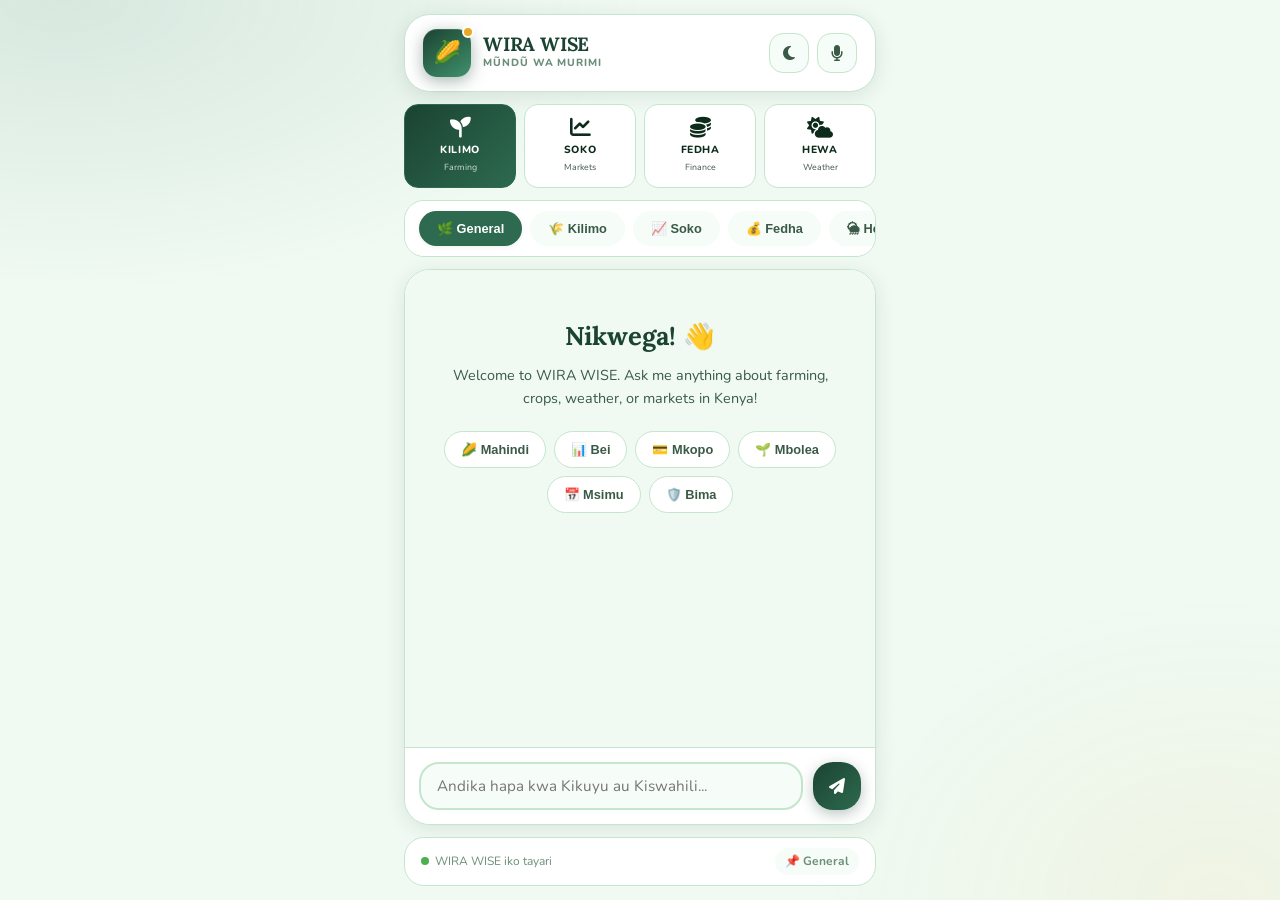
==== commit 6f745c50: "Add comprehensive coffee Q&A knowledge base with semantic search - Added 37 new Q&A pairs covering p" ====
--- a/frontend/index.html
+++ b/frontend/index.html
@@ -1,1880 +1,792 @@
 <!DOCTYPE html>
 <html lang="sw" dir="ltr">
 <head>
-<meta charset="UTF-8">
-<meta name="viewport" content="width=device-width, initial-scale=1.0, maximum-scale=5.0, user-scalable=yes">
-<meta name="theme-color" content="#1b4332">
-<meta name="description" content="WIRA WISE - Mũndũ wa Murimi | Kikuyu Agricultural Assistant">
-<meta name="apple-mobile-web-app-capable" content="yes">
-<meta name="apple-mobile-web-app-status-bar-style" content="black-translucent">
-<title>WIRA WISE – Mũndũ wa Murimi</title>
-<link rel="preconnect" href="https://fonts.googleapis.com">
-<link href="https://fonts.googleapis.com/css2?family=Lora:ital,wght@0,400;0,600;0,700;1,400&family=Nunito:wght@400;600;700;800;900&display=swap" rel="stylesheet">
-<link rel="stylesheet" href="https://cdnjs.cloudflare.com/ajax/libs/font-awesome/6.4.0/css/all.min.css">
-<style>
-/* ═══════════════════════════════════════════
-   DESIGN TOKENS - BLENDED SHAMBABOT + WIRA WISE
-═══════════════════════════════════════════ */
-:root {
-  /* ShambaBot Colors */
-  --c-moss:   #1b4332;
-  --c-fern:   #2d6a4f;
-  --c-leaf:   #40916c;
-  --c-sage:   #74c69d;
-  --c-mist:   #b7e4c7;
-  --c-dew:    #d8f3dc;
-  --c-gold:   #e9a825;
-  --c-amber:  #f4a261;
-  --c-bark:   #5c3317;
-  --c-clay:   #bc6c25;
-  --c-sun:    #ffd166;
-
-  /* WIRA WISE Accent */
-  --kenya-red: #DC143C;
-
-  --bg:           #f0faf3;
-  --bg-alt:       #e4f4e9;
-  --surface:      #ffffff;
-  --surface-alt:  #f6fcf8;
-  --border:       #c3e6cc;
-  --border-hi:    #74c69d;
-  --tx-1:         #0d2b1a;
-  --tx-2:         #3a5a47;
-  --tx-3:         #6b8f7a;
-  --tx-inv:       #ffffff;
-  --accent:       #2d6a4f;
-  --accent-glow:  rgba(45,106,79,0.18);
-
-  --sh-sm: 0 1px 4px rgba(13,43,26,0.08);
-  --sh-md: 0 4px 20px rgba(13,43,26,0.10);
-  --sh-lg: 0 8px 40px rgba(13,43,26,0.14);
-
-  --r-sm:  8px;
-  --r-md:  14px;
-  --r-lg:  20px;
-  --r-xl:  26px;
-  --r-f:   999px;
-
-  --ease:  cubic-bezier(0.16,1,0.3,1);
-  --tf:    150ms;
-  --tb:    260ms;
-  --ts:    420ms;
-
-  --fs:    1rem;
-  --fsc:   1;
-}
-
-[data-theme="dark"] {
-  --bg:          #0a1f12;
-  --bg-alt:      #0d2419;
-  --surface:     #112b1a;
-  --surface-alt: #0f2416;
-  --border:      #1e4a2a;
-  --border-hi:   #2d6a4f;
-  --tx-1:        #e8f5ec;
-  --tx-2:        #9ed4b2;
-  --tx-3:        #5e9e78;
-  --sh-md:       0 4px 20px rgba(0,0,0,0.4);
-  --sh-lg:       0 8px 40px rgba(0,0,0,0.5);
-  --accent-glow: rgba(116,198,157,0.14);
-}
-
-[data-hc="1"] {
-  --bg: #fff; --surface: #fff; --border: #000;
-  --tx-1: #000; --tx-2: #111; --tx-3: #333;
-  --accent: #004d20; --border-hi: #000;
-}
-[data-hc="1"][data-theme="dark"] {
-  --bg: #000; --surface: #000; --border: #fff;
-  --tx-1: #fff; --tx-2: #eee; --tx-3: #ccc;
-  --accent: #4cff88; --border-hi: #fff;
-}
-
-/* ═══════════════════════════════════════════
-   BASE
-═══════════════════════════════════════════ */
-*,*::before,*::after{box-sizing:border-box;margin:0;padding:0}
-html{font-size:calc(16px * var(--fsc));scroll-behavior:smooth;-webkit-text-size-adjust:100%}
-body{
-  font-family:'Nunito',system-ui,sans-serif;
-  background:var(--bg);color:var(--tx-1);line-height:1.6;
-  min-height:100vh;overflow-x:hidden;
-  transition:background var(--tb) var(--ease),color var(--tb) var(--ease);
-}
-body::before{
-  content:'';position:fixed;inset:0;z-index:0;pointer-events:none;
-  background:
-    radial-gradient(ellipse 70% 50% at 5% 0%,rgba(45,106,79,.12) 0%,transparent 65%),
-    radial-gradient(ellipse 50% 55% at 95% 100%,rgba(233,168,37,.07) 0%,transparent 65%);
-}
-[data-theme="dark"] body::before{
-  background:
-    radial-gradient(ellipse 70% 50% at 5% 0%,rgba(45,106,79,.22) 0%,transparent 65%),
-    radial-gradient(ellipse 50% 55% at 95% 100%,rgba(233,168,37,.09) 0%,transparent 65%);
-}
-:focus-visible{outline:3px solid var(--c-gold);outline-offset:2px;border-radius:var(--r-sm)}
-.sr-only{position:absolute;width:1px;height:1px;padding:0;margin:-1px;overflow:hidden;clip:rect(0,0,0,0);white-space:nowrap;border:0}
-
-/* ═══════════════════════════════════════════
-   APP SHELL
-═══════════════════════════════════════════ */
-#app{
-  position:relative;z-index:1;
-  max-width:900px;margin:0 auto;
-  padding:14px 14px 32px;
-  display:flex;flex-direction:column;gap:12px;
-  min-height:100vh;
-}
-
-/* ═══════════════════════════════════════════
-   HEADER
-═══════════════════════════════════════════ */
-.hdr{
-  background:var(--surface);border:1.5px solid var(--border);
-  border-radius:var(--r-xl);box-shadow:var(--sh-md);
-  padding:12px 18px;
-  display:flex;align-items:center;justify-content:space-between;gap:10px;
-  flex-wrap:wrap;
-  animation:fadeDown var(--ts) var(--ease) both;
-}
-@keyframes fadeDown{from{opacity:0;transform:translateY(-10px)}to{opacity:1;transform:none}}
-
-.hdr-brand{display:flex;align-items:center;gap:12px;flex-shrink:0}
-.logo-box{
-  position:relative;width:52px;height:52px;flex-shrink:0;
-}
-.logo-face{
-  width:52px;height:52px;
-  background:linear-gradient(145deg,var(--c-moss),var(--c-leaf));
-  border-radius:15px;
-  display:flex;align-items:center;justify-content:center;
-  font-size:1.55rem;
-  box-shadow:0 4px 16px rgba(27,67,50,.38),inset 0 1px 0 rgba(255,255,255,.15);
-  transition:transform var(--tb) var(--ease);
-}
-.logo-box:hover .logo-face{transform:rotate(-5deg) scale(1.06)}
-.logo-dot{
-  position:absolute;top:-3px;right:-3px;
-  width:13px;height:13px;
-  background:var(--c-gold);border-radius:50%;
-  border:2px solid var(--surface);
-  animation:pulseDot 2.4s ease-in-out infinite;
-}
-@keyframes pulseDot{0%,100%{transform:scale(1);opacity:1}50%{transform:scale(1.35);opacity:.7}}
-.brand-text h1{
-  font-family:'Lora',Georgia,serif;font-size:1.28rem;font-weight:700;
-  color:var(--c-moss);line-height:1.1;letter-spacing:-.01em;
-}
-[data-theme="dark"] .brand-text h1{color:var(--c-sage)}
-.brand-text p{font-size:.68rem;color:var(--tx-3);font-weight:800;text-transform:uppercase;letter-spacing:.09em;margin-top:1px}
-
-.hdr-right{display:flex;align-items:center;gap:8px;flex-wrap:wrap}
-.lang-pill{
-  display:flex;align-items:center;gap:6px;
-  padding:5px 12px;border:1.5px solid var(--border);border-radius:var(--r-f);
-  background:var(--surface-alt);
-  font-size:.68rem;font-weight:900;color:var(--tx-3);
-  text-transform:uppercase;letter-spacing:.07em;
-}
-.lp-dot{width:7px;height:7px;border-radius:50%;background:var(--c-sage);animation:pulseDot 2.4s ease-in-out infinite}
-
-.btn{
-  display:inline-flex;align-items:center;justify-content:center;gap:6px;
-  border:1.5px solid transparent;border-radius:var(--r-md);
-  padding:8px 14px;
-  font-family:'Nunito',sans-serif;font-size:.78rem;font-weight:800;
-  cursor:pointer;transition:all var(--tb) var(--ease);
-  white-space:nowrap;-webkit-tap-highlight-color:transparent;user-select:none;
-  position:relative;overflow:hidden;
-}
-.btn:active{transform:scale(.96)}
-.btn-ghost{background:var(--surface-alt);border-color:var(--border);color:var(--tx-2)}
-.btn-ghost:hover{border-color:var(--border-hi);color:var(--accent)}
-.btn-ghost.act{background:var(--accent);border-color:var(--accent);color:var(--tx-inv)}
-.btn-pri{
-  background:linear-gradient(135deg,var(--c-moss),var(--c-fern));
-  color:#fff;box-shadow:0 4px 14px rgba(27,67,50,.3);
-}
-.btn-pri:hover{box-shadow:0 6px 22px rgba(27,67,50,.42);transform:translateY(-1px)}
-.btn-lg{padding:13px 22px;font-size:.9rem;border-radius:var(--r-lg);gap:8px}
-
-/* ═══════════════════════════════════════════
-   A11Y PANEL
-═══════════════════════════════════════════ */
-.a11y-panel{
-  background:var(--surface);border:1.5px solid var(--border);
-  border-radius:var(--r-xl);box-shadow:var(--sh-md);
-  padding:16px 20px;display:none;gap:20px;flex-wrap:wrap;align-items:flex-start;
-}
-.a11y-panel.open{display:flex;animation:expandUp var(--tb) var(--ease) both}
-@keyframes expandUp{from{opacity:0;transform:scaleY(.92) translateY(-6px);transform-origin:top}to{opacity:1;transform:none}}
-
-.ag{display:flex;flex-direction:column;gap:8px;flex:1;min-width:130px}
-.ag-lbl{font-size:.66rem;font-weight:900;color:var(--tx-3);text-transform:uppercase;letter-spacing:.1em}
-.ag-row{display:flex;gap:6px;align-items:center;flex-wrap:wrap}
-
-.fsz-btn{
-  width:40px;height:40px;border:1.5px solid var(--border);border-radius:var(--r-md);
-  background:var(--surface-alt);cursor:pointer;font-family:'Lora',serif;font-weight:700;
-  color:var(--tx-2);display:flex;align-items:center;justify-content:center;
-  transition:all var(--tb) var(--ease);-webkit-tap-highlight-color:transparent;
-}
-.fsz-btn:hover{border-color:var(--border-hi);color:var(--accent)}
-.fsz-btn.act{background:var(--accent);border-color:var(--accent);color:#fff;box-shadow:0 4px 12px rgba(45,106,79,.3)}
-
-.theme-row{
-  display:flex;align-items:center;gap:0;
-  background:var(--surface-alt);border:1.5px solid var(--border);border-radius:var(--r-f);
-  padding:3px;height:40px;
-}
-.th-btn{
-  height:32px;padding:0 13px;border:none;border-radius:var(--r-f);
-  background:transparent;color:var(--tx-3);
-  font-family:'Nunito',sans-serif;font-size:.72rem;font-weight:800;
-  cursor:pointer;transition:all var(--tb) var(--ease);
-  display:flex;align-items:center;gap:4px;-webkit-tap-highlight-color:transparent;
-}
-.th-btn.act{background:var(--c-moss);color:#fff;box-shadow:0 2px 8px rgba(27,67,50,.3)}
-[data-theme="dark"] .th-btn.act{background:var(--c-gold);color:#1a0e00}
-
-.hc-btn{
-  height:40px;padding:0 16px;border:1.5px solid var(--border);border-radius:var(--r-f);
-  background:var(--surface-alt);color:var(--tx-2);
-  font-family:'Nunito',sans-serif;font-size:.72rem;font-weight:800;
-  cursor:pointer;transition:all var(--tb) var(--ease);
-  display:flex;align-items:center;gap:6px;-webkit-tap-highlight-color:transparent;
-}
-.hc-btn:hover{border-color:var(--border-hi)}
-.hc-btn.act,[data-hc="1"] .hc-btn{background:#000;color:#fff;border-color:#000}
-[data-hc="1"][data-theme="dark"] .hc-btn{background:#fff;color:#000;border-color:#fff}
-
-/* ═══════════════════════════════════════════
-   TOPICS (Categories for WIRA WISE)
-═══════════════════════════════════════════ */
-.topics{display:flex;gap:7px;flex-wrap:wrap;animation:fadeDown var(--ts) var(--ease) .08s both}
-.t-chip{
-  display:flex;align-items:center;gap:7px;
-  padding:7px 15px;border:1.5px solid var(--border);border-radius:var(--r-f);
-  background:var(--surface);color:var(--tx-3);
-  font-family:'Nunito',sans-serif;font-size:.78rem;font-weight:800;
-  cursor:pointer;transition:all var(--tb) var(--ease);
-  -webkit-tap-highlight-color:transparent;user-select:none;
-}
-.t-chip:hover{border-color:var(--border-hi);color:var(--accent);transform:translateY(-2px);box-shadow:var(--sh-sm)}
-.t-chip.act{
-  background:linear-gradient(135deg,var(--c-moss),var(--c-fern));
-  border-color:transparent;color:#fff;
-  box-shadow:0 4px 16px rgba(27,67,50,.3);transform:translateY(-2px);
-}
-
-/* ═══════════════════════════════════════════
-   MODE SWITCHER
-═══════════════════════════════════════════ */
-.mode-sw{
-  display:grid;grid-template-columns:1fr 1fr;
-  background:var(--surface);border:1.5px solid var(--border);
-  border-radius:var(--r-xl);padding:5px;gap:4px;
-  box-shadow:var(--sh-md);
-  animation:fadeDown var(--ts) var(--ease) .14s both;
-}
-.mode-btn{
-  display:flex;align-items:center;justify-content:center;gap:10px;
-  padding:13px 16px;border:none;border-radius:16px;
-  background:transparent;color:var(--tx-3);
-  font-family:'Lora',serif;font-size:1rem;font-weight:600;
-  cursor:pointer;transition:all var(--tb) var(--ease);
-  -webkit-tap-highlight-color:transparent;user-select:none;
-}
-.mode-btn .mico{font-size:1.3rem;transition:transform var(--tb) var(--ease)}
-.mode-btn:hover .mico{transform:scale(1.18)}
-.mode-btn:hover{color:var(--accent)}
-.mode-btn.act{
-  background:linear-gradient(145deg,var(--c-moss),var(--c-fern));
-  color:#fff;box-shadow:0 6px 20px rgba(27,67,50,.32);
-}
-.mode-btn.act .mico{transform:scale(1.1)}
-
-/* ═══════════════════════════════════════════
-   TEXT / CHAT PANEL
-═══════════════════════════════════════════ */
-#panel-text{display:flex;flex-direction:column;gap:10px;animation:panelIn var(--ts) var(--ease) both}
-#panel-text.gone{display:none}
-@keyframes panelIn{from{opacity:0;transform:translateY(8px)}to{opacity:1;transform:none}}
-
-.q-row{display:flex;gap:6px;flex-wrap:wrap}
-.q-chip{
-  display:flex;align-items:center;gap:5px;
-  padding:6px 12px;border:1.5px solid var(--border);border-radius:var(--r-f);
-  background:var(--surface);color:var(--tx-2);
-  font-family:'Nunito',sans-serif;font-size:.72rem;font-weight:800;
-  cursor:pointer;transition:all var(--tb) var(--ease);-webkit-tap-highlight-color:transparent;
-}
-.q-chip:hover{border-color:var(--c-gold);color:var(--c-bark);background:rgba(233,168,37,.08);transform:translateY(-1px)}
-[data-theme="dark"] .q-chip:hover{color:var(--c-gold)}
-
-.chat-win{
-  background:var(--surface);border:1.5px solid var(--border);
-  border-radius:var(--r-xl);box-shadow:var(--sh-md);
-  overflow-y:auto;overscroll-behavior:contain;
-  padding:18px;
-  min-height:300px;max-height:clamp(260px,44vh,460px);
-  display:flex;flex-direction:column;gap:12px;
-  scroll-behavior:smooth;
-  transition:background var(--tb),border-color var(--tb);
-}
-.chat-win::-webkit-scrollbar{width:4px}
-.chat-win::-webkit-scrollbar-thumb{background:var(--border);border-radius:4px}
-.chat-win::-webkit-scrollbar-thumb:hover{background:var(--border-hi)}
-
-.msg{display:flex;gap:10px;align-items:flex-end;max-width:90%;animation:msgIn var(--tb) var(--ease) both}
-@keyframes msgIn{from{opacity:0;transform:translateY(7px) scale(.98)}to{opacity:1;transform:none}}
-.msg.usr{flex-direction:row-reverse;align-self:flex-end}
-.msg.bot{align-self:flex-start}
-.mav{
-  width:36px;height:36px;border-radius:50%;
-  display:flex;align-items:center;justify-content:center;
-  font-size:1rem;flex-shrink:0;
-}
-.mav.bav{background:linear-gradient(145deg,var(--c-moss),var(--c-leaf));box-shadow:0 3px 10px rgba(27,67,50,.3)}
-.mav.uav{background:linear-gradient(145deg,var(--c-bark),var(--c-clay));box-shadow:0 3px 10px rgba(92,51,23,.25)}
-.mbody{display:flex;flex-direction:column;gap:3px}
-.bubble{
-  padding:11px 15px;border-radius:18px;
-  font-size:.85rem;font-weight:600;line-height:1.62;
-  white-space:pre-line;word-break:break-word;
-}
-.msg.bot .bubble{background:var(--surface-alt);border:1.5px solid var(--border);border-bottom-left-radius:5px;color:var(--tx-1)}
-[data-theme="dark"] .msg.bot .bubble{background:var(--bg-alt)}
-.msg.usr .bubble{background:linear-gradient(145deg,var(--c-moss),var(--c-fern));color:#fff;border-bottom-right-radius:5px}
-.mts{font-size:.6rem;color:var(--tx-3);opacity:.8}
-.msg.usr .mts{text-align:right}
-
-.typ-wrap{display:flex;gap:10px;align-items:flex-end;animation:msgIn var(--tb) var(--ease) both}
-.typ-bub{
-  background:var(--surface-alt);border:1.5px solid var(--border);
-  border-radius:18px;border-bottom-left-radius:5px;
-  padding:14px 16px;display:flex;gap:5px;align-items:center;
-}
-.td{width:7px;height:7px;background:var(--c-sage);border-radius:50%;animation:tdot 1.4s ease-in-out infinite}
-.td:nth-child(2){animation-delay:.2s}.td:nth-child(3){animation-delay:.4s}
-@keyframes tdot{0%,60%,100%{transform:translateY(0);opacity:.5}30%{transform:translateY(-6px);opacity:1}}
-
-.inp-row{
-  background:var(--surface);border:1.5px solid var(--border);
-  border-radius:var(--r-xl);box-shadow:var(--sh-md);
-  display:flex;align-items:flex-end;gap:8px;padding:10px 14px;
-  transition:border-color var(--tb),box-shadow var(--tb);
-}
-.inp-row:focus-within{border-color:var(--border-hi);box-shadow:var(--sh-md),0 0 0 3px var(--accent-glow)}
-.chat-ta{
-  flex:1;border:none;background:transparent;
-  font-family:'Nunito',sans-serif;font-size:.85rem;font-weight:600;color:var(--tx-1);
-  resize:none;outline:none;line-height:1.55;
-  min-height:26px;max-height:108px;overflow-y:auto;caret-color:var(--accent);
-}
-.chat-ta::placeholder{color:var(--tx-3);opacity:.7}
-.snd-btn{
-  width:44px;height:44px;
-  background:linear-gradient(145deg,var(--c-moss),var(--c-fern));
-  border:none;border-radius:var(--r-md);cursor:pointer;
-  display:flex;align-items:center;justify-content:center;
-  color:#fff;font-size:1.05rem;flex-shrink:0;
-  transition:all var(--tb) var(--ease);box-shadow:0 4px 14px rgba(27,67,50,.3);
-  -webkit-tap-highlight-color:transparent;
-}
-.snd-btn:hover{transform:scale(1.09);box-shadow:0 6px 20px rgba(27,67,50,.44)}
-.snd-btn:active{transform:scale(.95)}
-
-.st-row{
-  display:flex;align-items:center;justify-content:space-between;
-  padding:0 4px;font-size:.66rem;color:var(--tx-3);flex-wrap:wrap;gap:6px;font-weight:700;
-}
-.st-dot-w{display:flex;align-items:center;gap:5px}
-.sdot{width:6px;height:6px;border-radius:50%;background:var(--c-sage);animation:pulseDot 2.2s ease-in-out infinite}
-
-/* ═══════════════════════════════════════════
-   VOICE PANEL
-═══════════════════════════════════════════ */
-#panel-voice{
-  display:none;flex-direction:column;align-items:center;gap:20px;
-  background:var(--surface);border:1.5px solid var(--border);
-  border-radius:var(--r-xl);box-shadow:var(--sh-lg);
-  padding:36px 20px;text-align:center;
-  min-height:440px;justify-content:center;
-  animation:panelIn var(--ts) var(--ease) both;
-}
-#panel-voice.show{display:flex}
-#panel-voice.gone{display:none}
-
-.orb-stage{
-  position:relative;width:190px;height:190px;
-  display:flex;align-items:center;justify-content:center;
-}
-.orb-ring{
-  position:absolute;border-radius:50%;
-  border:2.5px solid var(--c-leaf);opacity:0;
-}
-.orb-ring:nth-child(2){border-color:var(--c-fern)}
-.orb-ring:nth-child(3){border-color:var(--c-gold)}
-.is-listen .orb-ring:nth-child(1){animation:ringPulse 2s 0s infinite;width:100%;height:100%}
-.is-listen .orb-ring:nth-child(2){animation:ringPulse 2s .5s infinite;width:79%;height:79%}
-.is-listen .orb-ring:nth-child(3){animation:ringPulse 2s 1s infinite;width:60%;height:60%}
-@keyframes ringPulse{0%{opacity:.7;transform:scale(1)}100%{opacity:0;transform:scale(1.6)}}
-
-.orb-btn{
-  position:relative;z-index:2;
-  width:108px;height:108px;border-radius:50%;
-  background:linear-gradient(145deg,var(--c-moss),var(--c-leaf));
-  border:none;cursor:pointer;
-  display:flex;align-items:center;justify-content:center;
-  font-size:2.1rem;color:#fff;
-  box-shadow:0 10px 38px rgba(27,67,50,.48),inset 0 1px 0 rgba(255,255,255,.18);
-  transition:all var(--tb) var(--ease);-webkit-tap-highlight-color:transparent;user-select:none;
-}
-.orb-btn:hover{transform:scale(1.07);box-shadow:0 14px 50px rgba(27,67,50,.58),inset 0 1px 0 rgba(255,255,255,.18)}
-.orb-btn:active{transform:scale(.96)}
-.orb-btn.rec{
-  background:linear-gradient(145deg,#8b0000,#c62828);
-  box-shadow:0 10px 38px rgba(198,40,40,.52),inset 0 1px 0 rgba(255,255,255,.14);
-  animation:orbPulse 1.1s ease-in-out infinite;
-}
-@keyframes orbPulse{0%,100%{transform:scale(1)}50%{transform:scale(1.07)}}
-
-.waveform{
-  display:flex;gap:4px;align-items:center;height:46px;
-  opacity:0;transition:opacity var(--tb);
-}
-.waveform.vis{opacity:1}
-.wbar{width:5px;background:var(--c-leaf);border-radius:5px;height:6px}
-.is-listen .wbar{animation:wbarAnim .62s ease-in-out infinite alternate}
-.wbar:nth-child(1){animation-delay:.00s}.wbar:nth-child(2){animation-delay:.10s}
-.wbar:nth-child(3){animation-delay:.20s}.wbar:nth-child(4){animation-delay:.30s}
-.wbar:nth-child(5){animation-delay:.15s}.wbar:nth-child(6){animation-delay:.05s}
-.wbar:nth-child(7){animation-delay:.25s}.wbar:nth-child(8){animation-delay:.35s}
-@keyframes wbarAnim{from{height:6px}to{height:34px}}
-
-.vlabel{font-family:'Lora',serif;font-size:1.12rem;font-weight:600;color:var(--tx-1);line-height:1.3}
-.vsub{font-size:.78rem;color:var(--tx-3);margin-top:4px;font-weight:600}
-
-.t-card{
-  background:var(--surface-alt);border:1.5px solid var(--border);border-radius:var(--r-lg);
-  padding:14px 18px;width:100%;max-width:500px;text-align:left;
-  font-size:.83rem;font-weight:600;color:var(--tx-1);line-height:1.6;min-height:54px;display:none;
-}
-[data-theme="dark"] .t-card{background:var(--bg-alt)}
-.t-card.vis{display:block;animation:msgIn var(--tb) var(--ease)}
-.t-lbl{font-size:.64rem;font-weight:900;color:var(--tx-3);text-transform:uppercase;letter-spacing:.1em;margin-bottom:8px}
-
-.v-actions{display:flex;gap:10px;flex-wrap:wrap;justify-content:center}
-
-.vrc{
-  background:linear-gradient(145deg,rgba(27,67,50,.07),rgba(116,198,157,.06));
-  border:1.5px solid var(--border);border-left:4px solid var(--c-leaf);
-  border-radius:var(--r-lg);padding:18px;
-  width:100%;max-width:520px;text-align:left;
-  font-size:.83rem;color:var(--tx-1);line-height:1.66;display:none;
-}
-.vrc.vis{display:block;animation:msgIn var(--tb) var(--ease)}
-.vrc-hdr{
-  display:flex;align-items:center;gap:7px;
-  font-size:.64rem;font-weight:900;color:var(--c-leaf);
-  text-transform:uppercase;letter-spacing:.1em;margin-bottom:10px;
-}
-[data-theme="dark"] .vrc-hdr{color:var(--c-sage)}
-.tts-btn{
-  margin-top:12px;display:inline-flex;align-items:center;gap:6px;
-  padding:8px 16px;border:1.5px solid var(--border);border-radius:var(--r-f);
-  background:var(--surface);color:var(--tx-2);
-  font-family:'Nunito',sans-serif;font-size:.72rem;font-weight:800;
-  cursor:pointer;transition:all var(--tb) var(--ease);-webkit-tap-highlight-color:transparent;
-}
-.tts-btn:hover,.tts-btn.spk{background:var(--c-gold);color:#1a0e00;border-color:var(--c-gold)}
-
-/* ═══════════════════════════════════════════
-   AUDIO PLAY BUTTON (for bot responses)
-═══════════════════════════════════════════ */
-.audio-play-btn {
-  background: var(--c-gold);
-  border: none;
-  border-radius: 50%;
-  width: 32px;
-  height: 32px;
-  cursor: pointer;
-  display: inline-flex;
-  align-items: center;
-  justify-content: center;
-  margin-left: 8px;
-  transition: transform 0.2s, background 0.2s;
-  font-size: 14px;
-  color: #1a0e00;
-  vertical-align: middle;
-}
-
-.audio-play-btn:hover {
-  transform: scale(1.1);
-  background: var(--c-amber);
-}
-
-.audio-play-btn:active {
-  transform: scale(0.95);
-}
-
-/* ═══════════════════════════════════════════
-   WELCOME SCREEN
-═══════════════════════════════════════════ */
-.welcome-screen {
-  display: flex;
-  flex-direction: column;
-  align-items: center;
-  justify-content: center;
-  text-align: center;
-  padding: 40px 20px;
-}
-
-.welcome-icon {
-  width: 100px;
-  height: 100px;
-  background: linear-gradient(145deg, var(--c-moss), var(--c-leaf));
-  border-radius: 50%;
-  display: flex;
-  align-items: center;
-  justify-content: center;
-  margin: 0 auto 20px;
-  box-shadow: var(--sh-lg);
-}
-
-.welcome-icon i {
-  font-size: 48px;
-  color: white;
-}
-
-.welcome-content h2 {
-  font-family: 'Lora', Georgia, serif;
-  font-size: 1.8rem;
-  margin-bottom: 12px;
-  color: var(--c-moss);
-  line-height: 1.2;
-}
-
-.welcome-content p {
-  font-size: 0.95rem;
-  color: var(--tx-2);
-  margin-bottom: 24px;
-}
-
-.features-grid {
-  display: grid;
-  grid-template-columns: repeat(auto-fit, minmax(140px, 1fr));
-  gap: 12px;
-  margin: 20px 0;
-  width: 100%;
-}
-
-.feature-card {
-  background: var(--surface-alt);
-  padding: 16px;
-  border-radius: var(--r-md);
-  border: 1px solid var(--border);
-  transition: all 0.3s ease;
-}
-
-.feature-card:hover {
-  transform: translateY(-4px);
-  box-shadow: var(--sh-md);
-  border-color: var(--c-leaf);
-}
-
-.feature-card i {
-  font-size: 28px;
-  color: var(--c-moss);
-  margin-bottom: 8px;
-}
-
-.feature-card h3 {
-  font-size: 0.9rem;
-  font-weight: 700;
-  margin-bottom: 4px;
-  color: var(--tx-1);
-}
-
-.feature-card p {
-  font-size: 0.75rem;
-  color: var(--tx-3);
-  margin-bottom: 0;
-}
-
-.welcome-cta {
-  font-size: 0.85rem;
-  color: var(--tx-3);
-  margin-top: 16px;
-}
-
-/* ═══════════════════════════════════════════
-   RESPONSIVE — DEVICE BREAKPOINTS
-═══════════════════════════════════════════ */
-
-/* IoT / micro screens 240–319px */
-@media (max-width:319px){
-  :root{--fsc:.78}
-  #app{padding:6px 6px 16px;gap:7px}
-  .hdr{padding:8px 10px;border-radius:var(--r-lg)}
-  .logo-face{width:36px;height:36px;font-size:1.1rem;border-radius:10px}
-  .brand-text h1{font-size:.9rem}
-  .mode-btn{padding:9px 8px;font-size:.8rem}
-  .mode-btn .mico{font-size:1rem}
-  .chat-win{max-height:200px;min-height:150px;padding:10px}
-  .bubble{font-size:.74rem;padding:8px 10px}
-  .orb-btn{width:68px;height:68px;font-size:1.5rem}
-  .orb-stage{width:120px;height:120px}
-  .vlabel{font-size:.92rem}
-  .a11y-panel{padding:10px 12px;gap:10px}
-  .topics,.q-row{gap:5px}
-  .t-chip,.q-chip{padding:5px 9px;font-size:.66rem}
-  .hdr-right{gap:5px}
-  .lang-pill{display:none}
-}
-
-/* IoT 320–359px */
-@media (min-width:320px) and (max-width:359px){
-  :root{--fsc:.84}
-  #app{padding:8px 8px 18px;gap:8px}
-  .hdr{padding:9px 12px}
-  .logo-face{width:42px;height:42px;font-size:1.25rem;border-radius:12px}
-  .brand-text h1{font-size:1rem}
-  .chat-win{max-height:230px;min-height:170px}
-  .bubble{font-size:.76rem}
-  .orb-btn{width:78px;height:78px;font-size:1.7rem}
-  .orb-stage{width:138px;height:138px}
-}
-
-/* Small mobile 360–479px */
-@media (min-width:360px) and (max-width:479px){
-  :root{--fsc:.9}
-  #app{padding:10px 10px 24px;gap:9px}
-  .chat-win{max-height:280px}
-  .orb-btn{width:88px;height:88px;font-size:1.85rem}
-  .orb-stage{width:156px;height:156px}
-}
-
-/* Medium mobile 480–639px */
-@media (min-width:480px) and (max-width:639px){
-  #app{padding:12px 12px 28px}
-  .chat-win{max-height:330px}
-}
-
-/* Tablet 640–1023px */
-@media (min-width:640px){
-  .hdr{flex-wrap:nowrap}
-  .a11y-panel{flex-wrap:nowrap}
-  .chat-win{max-height:clamp(320px,46vh,480px)}
-}
-
-/* Desktop 1024px+ */
-@media (min-width:1024px){
-  #app{padding:20px 20px 40px;gap:14px}
-  .chat-win{max-height:500px}
-  .mode-btn{font-size:1.05rem}
-  .mode-btn .mico{font-size:1.4rem}
-}
-
-/* Large display 1400px+ */
-@media (min-width:1400px){
-  #app{max-width:900px}
-  .chat-win{max-height:560px}
-}
-
-/* Touch devices — bigger tap targets */
-@media (pointer:coarse){
-  .btn,.mode-btn,.orb-btn,.t-chip,
-  .q-chip,.fsz-btn,.th-btn,.hc-btn,
-  .snd-btn,.tts-btn{min-height:44px}
-  .btn{padding:10px 16px}
-}
-
-/* Reduced motion */
-@media (prefers-reduced-motion:reduce){
-  *,*::before,*::after{animation-duration:.01ms!important;transition-duration:.01ms!important}
-}
-</style>
+    <meta charset="UTF-8">
+    <meta name="viewport" content="width=device-width, initial-scale=1.0, maximum-scale=5.0, user-scalable=yes">
+    <meta name="theme-color" content="#1b4332">
+    <meta name="description" content="WIRA WISE - Mũndũ wa Murimi | Kikuyu Agricultural Assistant">
+    <title>WIRA WISE – Mũndũ wa Murimi</title>
+    <link rel="preconnect" href="https://fonts.googleapis.com">
+    <link href="https://fonts.googleapis.com/css2?family=Lora:ital,wght@0,400;0,600;0,700;1,400&family=Nunito:wght@400;600;700;800;900&display=swap" rel="stylesheet">
+    <link rel="stylesheet" href="https://cdnjs.cloudflare.com/ajax/libs/font-awesome/6.4.0/css/all.min.css">
+    <style>
+        /* ═══════════════════════════════════════════
+           DESIGN TOKENS - WIRA WISE BLENDED DESIGN
+        ═══════════════════════════════════════════ */
+        :root {
+            --c-moss:   #1b4332;
+            --c-fern:   #2d6a4f;
+            --c-leaf:   #40916c;
+            --c-sage:   #74c69d;
+            --c-mist:   #b7e4c7;
+            --c-dew:    #d8f3dc;
+            --c-gold:   #e9a825;
+            --c-amber:  #f4a261;
+            --kenya-red: #DC143C;
+            
+            --bg:           #f0faf3;
+            --bg-alt:       #e4f4e9;
+            --surface:      #ffffff;
+            --surface-alt:  #f6fcf8;
+            --border:       #c3e6cc;
+            --border-hi:    #74c69d;
+            --tx-1:         #0d2b1a;
+            --tx-2:         #3a5a47;
+            --tx-3:         #6b8f7a;
+            --tx-inv:       #ffffff;
+            --accent:       #2d6a4f;
+            --accent-glow:  rgba(45,106,79,0.18);
+            
+            --sh-sm: 0 1px 4px rgba(13,43,26,0.08);
+            --sh-md: 0 4px 20px rgba(13,43,26,0.10);
+            --sh-lg: 0 8px 40px rgba(13,43,26,0.14);
+            
+            --r-sm: 8px;
+            --r-md: 14px;
+            --r-lg: 20px;
+            --r-xl: 26px;
+            --r-f:  999px;
+            
+            --ease: cubic-bezier(0.16,1,0.3,1);
+            --tf:   150ms;
+            --tb:   260ms;
+            --ts:   420ms;
+        }
+
+        [data-theme="dark"] {
+            --bg:          #0a1f12;
+            --bg-alt:      #0d2419;
+            --surface:     #112b1a;
+            --surface-alt: #0f2416;
+            --border:      #1e4a2a;
+            --border-hi:   #2d6a4f;
+            --tx-1:        #e8f5ec;
+            --tx-2:        #9ed4b2;
+            --tx-3:        #5e9e78;
+            --sh-md:       0 4px 20px rgba(0,0,0,0.4);
+            --sh-lg:       0 8px 40px rgba(0,0,0,0.5);
+            --accent-glow: rgba(116,198,157,0.14);
+        }
+
+        * { box-sizing: border-box; margin: 0; padding: 0; }
+        html { font-size: 16px; scroll-behavior: smooth; }
+        body {
+            font-family: 'Nunito',system-ui,sans-serif;
+            background: var(--bg);
+            color: var(--tx-1);
+            line-height: 1.6;
+            min-height: 100vh;
+            transition: background var(--tb) var(--ease), color var(--tb) var(--ease);
+            overflow-x: hidden;
+        }
+        
+        /* Background effects */
+        body::before {
+            content: '';
+            position: fixed;
+            inset: 0;
+            z-index: 0;
+            pointer-events: none;
+            background:
+                radial-gradient(ellipse 70% 50% at 5% 0%, rgba(45,106,79,0.12) 0%, transparent 65%),
+                radial-gradient(ellipse 50% 55% at 95% 100%, rgba(233,168,37,0.07) 0%, transparent 65%);
+        }
+
+        /* ═══════════════════════════════════════════
+           APP CONTAINER
+        ═══════════════════════════════════════════ */
+        .app {
+            position: relative;
+            z-index: 1;
+            max-width: 500px;
+            margin: 0 auto;
+            padding: 14px;
+            display: flex;
+            flex-direction: column;
+            gap: 12px;
+            min-height: 100vh;
+        }
+
+        /* ═══════════════════════════════════════════
+           HEADER
+        ═══════════════════════════════════════════ */
+        .header {
+            background: var(--surface);
+            border: 1.5px solid var(--border);
+            border-radius: var(--r-xl);
+            box-shadow: var(--sh-md);
+            padding: 14px 18px;
+            display: flex;
+            align-items: center;
+            justify-content: space-between;
+            animation: fadeDown var(--ts) var(--ease) both;
+        }
+        
+        @keyframes fadeDown {
+            from { opacity: 0; transform: translateY(-10px); }
+            to { opacity: 1; transform: none; }
+        }
+
+        .brand {
+            display: flex;
+            align-items: center;
+            gap: 12px;
+        }
+
+        .logo-box {
+            position: relative;
+            width: 48px;
+            height: 48px;
+            flex-shrink: 0;
+        }
+
+        .logo-face {
+            width: 48px;
+            height: 48px;
+            background: linear-gradient(145deg, var(--c-moss), var(--c-leaf));
+            border-radius: 14px;
+            display: flex;
+            align-items: center;
+            justify-content: center;
+            font-size: 1.4rem;
+            box-shadow: 0 4px 16px rgba(27,67,50,0.38), inset 0 1px 0 rgba(255,255,255,0.15);
+            transition: transform var(--tb) var(--ease);
+        }
+
+        .logo-box:hover .logo-face {
+            transform: rotate(-5deg) scale(1.06);
+        }
+
+        .logo-dot {
+            position: absolute;
+            top: -3px;
+            right: -3px;
+            width: 12px;
+            height: 12px;
+            background: var(--c-gold);
+            border-radius: 50%;
+            border: 2px solid var(--surface);
+            animation: pulseDot 2.4s ease-in-out infinite;
+        }
+
+        @keyframes pulseDot {
+            0%, 100% { transform: scale(1); opacity: 1; }
+            50% { transform: scale(1.35); opacity: 0.7; }
+        }
+
+        .brand-text h1 {
+            font-family: 'Lora', Georgia, serif;
+            font-size: 1.2rem;
+            font-weight: 700;
+            color: var(--c-moss);
+            line-height: 1.1;
+            letter-spacing: -0.01em;
+        }
+
+        .brand-text p {
+            font-size: 0.65rem;
+            color: var(--tx-3);
+            font-weight: 800;
+            text-transform: uppercase;
+            letter-spacing: 0.09em;
+        }
+
+        .header-actions {
+            display: flex;
+            align-items: center;
+            gap: 8px;
+        }
+
+        .icon-btn {
+            width: 40px;
+            height: 40px;
+            border: 1.5px solid var(--border);
+            border-radius: var(--r-md);
+            background: var(--surface-alt);
+            color: var(--tx-2);
+            display: flex;
+            align-items: center;
+            justify-content: center;
+            cursor: pointer;
+            transition: all var(--tb) var(--ease);
+            font-size: 1rem;
+        }
+
+        .icon-btn:hover {
+            border-color: var(--border-hi);
+            color: var(--accent);
+        }
+
+        .icon-btn.active {
+            background: var(--accent);
+            border-color: var(--accent);
+            color: var(--tx-inv);
+        }
+
+        /* ═══════════════════════════════════════════
+           FEATURE CARDS
+        ═══════════════════════════════════════════ */
+        .features {
+            display: grid;
+            grid-template-columns: repeat(4, 1fr);
+            gap: 8px;
+            animation: fadeUp var(--ts) var(--ease) 100ms both;
+        }
+        
+        @keyframes fadeUp {
+            from { opacity: 0; transform: translateY(10px); }
+            to { opacity: 1; transform: none; }
+        }
+
+        .feature-card {
+            background: var(--surface);
+            border: 1.5px solid var(--border);
+            border-radius: var(--r-md);
+            padding: 12px 8px;
+            text-align: center;
+            cursor: pointer;
+            transition: all var(--tb) var(--ease);
+        }
+
+        .feature-card:hover {
+            border-color: var(--border-hi);
+            transform: translateY(-2px);
+            box-shadow: var(--sh-md);
+        }
+
+        .feature-card.active {
+            background: linear-gradient(135deg, var(--c-moss), var(--c-fern));
+            border-color: var(--c-fern);
+            color: white;
+        }
+
+        .feature-card i {
+            font-size: 1.3rem;
+            margin-bottom: 4px;
+            display: block;
+        }
+
+        .feature-card h3 {
+            font-size: 0.65rem;
+            font-weight: 800;
+            text-transform: uppercase;
+            letter-spacing: 0.05em;
+        }
+
+        .feature-card p {
+            font-size: 0.55rem;
+            opacity: 0.8;
+            margin-top: 2px;
+        }
+
+        /* ═══════════════════════════════════════════
+           TOPICS BAR
+        ═══════════════════════════════════════════ */
+        .topics {
+            display: flex;
+            gap: 8px;
+            padding: 10px 14px;
+            background: var(--surface);
+            border: 1.5px solid var(--border);
+            border-radius: var(--r-lg);
+            overflow-x: auto;
+            scrollbar-width: none;
+        }
+        
+        .topics::-webkit-scrollbar { display: none; }
+
+        .topic-btn {
+            padding: 8px 16px;
+            border: none;
+            border-radius: var(--r-f);
+            background: var(--surface-alt);
+            color: var(--tx-2);
+            font-size: 0.8rem;
+            font-weight: 700;
+            cursor: pointer;
+            white-space: nowrap;
+            transition: all var(--tb) var(--ease);
+            border: 2px solid transparent;
+        }
+
+        .topic-btn.active {
+            background: var(--c-fern);
+            color: white;
+            box-shadow: var(--sh-sm);
+        }
+
+        .topic-btn:hover:not(.active) {
+            border-color: var(--border-hi);
+        }
+
+        /* ═══════════════════════════════════════════
+           CHAT WINDOW
+        ═══════════════════════════════════════════ */
+        .chat-window {
+            flex: 1;
+            background: var(--surface);
+            border: 1.5px solid var(--border);
+            border-radius: var(--r-xl);
+            box-shadow: var(--sh-md);
+            overflow: hidden;
+            display: flex;
+            flex-direction: column;
+            min-height: 400px;
+        }
+
+        .messages {
+            flex: 1;
+            overflow-y: auto;
+            padding: 16px;
+            background: var(--bg);
+            display: flex;
+            flex-direction: column;
+            gap: 12px;
+        }
+
+        .message {
+            max-width: 82%;
+            padding: 12px 16px;
+            border-radius: 18px;
+            font-size: 0.9rem;
+            line-height: 1.5;
+            animation: msgIn 0.3s ease;
+        }
+        
+        @keyframes msgIn {
+            from { opacity: 0; transform: translateY(8px) scale(0.96); }
+            to { opacity: 1; transform: translateY(0) scale(1); }
+        }
+
+        .message.user {
+            align-self: flex-end;
+            background: linear-gradient(135deg, var(--c-moss), var(--c-fern));
+            color: white;
+            border-bottom-right-radius: 4px;
+            box-shadow: 0 4px 12px rgba(27,67,50,0.3);
+        }
+
+        .message.bot {
+            align-self: flex-start;
+            background: var(--surface);
+            color: var(--tx-1);
+            border: 1px solid var(--border);
+            border-bottom-left-radius: 4px;
+            box-shadow: var(--sh-sm);
+        }
+
+        .message.typing {
+            background: var(--surface-alt);
+            color: var(--tx-3);
+            font-style: italic;
+        }
+
+        /* ═══════════════════════════════════════════
+           WELCOME SCREEN
+        ═══════════════════════════════════════════ */
+        .welcome {
+            text-align: center;
+            padding: 30px 20px;
+            animation: fadeUp var(--ts) var(--ease) both;
+        }
+        
+        .welcome h2 {
+            font-family: 'Lora', serif;
+            color: var(--c-moss);
+            font-size: 1.6rem;
+            margin-bottom: 8px;
+        }
+        
+        .welcome p {
+            color: var(--tx-2);
+            margin-bottom: 20px;
+            font-size: 0.9rem;
+        }
+        
+        .quick-actions {
+            display: flex;
+            flex-wrap: wrap;
+            gap: 8px;
+            justify-content: center;
+        }
+        
+        .quick-btn {
+            padding: 10px 16px;
+            border: 1.5px solid var(--border);
+            border-radius: var(--r-f);
+            background: var(--surface);
+            color: var(--tx-2);
+            font-size: 0.8rem;
+            font-weight: 700;
+            cursor: pointer;
+            transition: all var(--tb) var(--ease);
+        }
+        
+        .quick-btn:hover {
+            border-color: var(--c-fern);
+            color: var(--c-fern);
+            transform: translateY(-2px);
+            box-shadow: var(--sh-md);
+        }
+
+        /* ═══════════════════════════════════════════
+           INPUT AREA
+        ═══════════════════════════════════════════ */
+        .input-row {
+            padding: 14px;
+            background: var(--surface);
+            border-top: 1.5px solid var(--border);
+            display: flex;
+            gap: 10px;
+            align-items: flex-end;
+        }
+
+        .input-row textarea {
+            flex: 1;
+            padding: 12px 16px;
+            border: 2px solid var(--border);
+            border-radius: var(--r-lg);
+            font-size: 0.95rem;
+            font-family: inherit;
+            resize: none;
+            max-height: 100px;
+            outline: none;
+            transition: border-color var(--tb) var(--ease);
+            background: var(--surface-alt);
+            color: var(--tx-1);
+        }
+
+        .input-row textarea:focus {
+            border-color: var(--c-fern);
+        }
+
+        .send-btn {
+            width: 48px;
+            height: 48px;
+            border: none;
+            border-radius: var(--r-lg);
+            background: linear-gradient(135deg, var(--c-moss), var(--c-fern));
+            color: white;
+            font-size: 1rem;
+            cursor: pointer;
+            transition: all var(--tb) var(--ease);
+            box-shadow: 0 4px 14px rgba(27,67,50,0.3);
+            display: flex;
+            align-items: center;
+            justify-content: center;
+        }
+
+        .send-btn:hover {
+            transform: translateY(-2px);
+            box-shadow: 0 6px 20px rgba(27,67,50,0.4);
+        }
+
+        .send-btn:active {
+            transform: scale(0.96);
+        }
+
+        .send-btn:disabled {
+            background: #ccc;
+            cursor: not-allowed;
+            transform: none;
+            box-shadow: none;
+        }
+
+        /* ═══════════════════════════════════════════
+           STATUS BAR
+        ═══════════════════════════════════════════ */
+        .status-bar {
+            padding: 10px 16px;
+            background: var(--surface);
+            border: 1.5px solid var(--border);
+            border-radius: var(--r-lg);
+            font-size: 0.75rem;
+            color: var(--tx-3);
+            display: flex;
+            justify-content: space-between;
+            align-items: center;
+        }
+
+        .status-left {
+            display: flex;
+            align-items: center;
+            gap: 6px;
+        }
+
+        .status-dot {
+            width: 8px;
+            height: 8px;
+            background: #4CAF50;
+            border-radius: 50%;
+            animation: pulseDot 2s infinite;
+        }
+
+        .topic-badge {
+            background: var(--surface-alt);
+            padding: 4px 10px;
+            border-radius: var(--r-f);
+            font-weight: 700;
+        }
+
+        /* Hide elements */
+        .hidden { display: none !important; }
+        
+        /* Scrollbar */
+        ::-webkit-scrollbar { width: 6px; }
+        ::-webkit-scrollbar-track { background: transparent; }
+        ::-webkit-scrollbar-thumb { background: var(--border); border-radius: 3px; }
+        ::-webkit-scrollbar-thumb:hover { background: var(--border-hi); }
+    </style>
 </head>
 <body>
 
-<div id="app" role="main">
-
-  <!-- ══ HEADER ══ -->
-  <header class="hdr" role="banner">
-    <div class="hdr-brand">
-      <div class="logo-box" aria-hidden="true">
-        <div class="logo-face">🌱</div>
-        <div class="logo-dot"></div>
-      </div>
-      <div class="brand-text">
-        <h1>WIRA WISE</h1>
-        <p>Mũndũ wa Murimi · Farmer's Guide</p>
-      </div>
-    </div>
-    <div class="hdr-right">
-      <div class="lang-pill" aria-label="Language: Kikuyu and Swahili">
-        <div class="lp-dot" aria-hidden="true"></div>
-        <span>Kikuyu / Swahili</span>
-      </div>
-      <button class="btn btn-ghost" id="btnA11y" aria-expanded="false" aria-controls="a11yPanel">
-        ⚙️ <span class="a11y-lbl-txt">Mipangilio</span>
-      </button>
-    </div>
-  </header>
-
-  <!-- ══ ACCESSIBILITY PANEL ══ -->
-  <section class="a11y-panel" id="a11yPanel" role="region" aria-label="Accessibility settings — Mipangilio ya Upatikanaji">
-
-    <div class="ag">
-      <div class="ag-lbl" id="fs-grp-lbl">📝 Ukubwa wa Herufi</div>
-      <div class="ag-row" role="group" aria-labelledby="fs-grp-lbl">
-        <button class="fsz-btn" data-sc=".85" style="font-size:.72rem" aria-label="Ndogo — Small font">A</button>
-        <button class="fsz-btn act" data-sc="1" style="font-size:.88rem" aria-label="Kawaida — Normal font">A</button>
-        <button class="fsz-btn" data-sc="1.2" style="font-size:1.04rem" aria-label="Kubwa — Large font">A</button>
-        <button class="fsz-btn" data-sc="1.45" style="font-size:1.18rem" aria-label="Kubwa Sana — Extra large font">A</button>
-      </div>
-    </div>
-
-    <div class="ag">
-      <div class="ag-lbl" id="th-grp-lbl">🌙 Mandhari / Theme</div>
-      <div class="ag-row" role="radiogroup" aria-labelledby="th-grp-lbl">
-        <div class="theme-row">
-          <button class="th-btn act" data-tv="light" role="radio" aria-checked="true">☀️ Mwanga</button>
-          <button class="th-btn" data-tv="dark"  role="radio" aria-checked="false">🌙 Giza</button>
-        </div>
-      </div>
-    </div>
-
-    <div class="ag">
-      <div class="ag-lbl" id="hc-grp-lbl">👁 Tofauti / Contrast</div>
-      <div class="ag-row" role="group" aria-labelledby="hc-grp-lbl">
-        <button class="hc-btn" id="hcBtn" aria-pressed="false">⬛ High Contrast</button>
-      </div>
-    </div>
-
-  </section>
-
-  <!-- ══ TOPICS ══ -->
-  <nav class="topics" role="navigation" aria-label="Chagua mada — Select topic">
-    <button class="t-chip act" data-tp="general"  aria-pressed="true"><span>🌿</span>General</button>
-    <button class="t-chip" data-tp="farming" aria-pressed="false"><span>🌾</span>Kilimo</button>
-    <button class="t-chip" data-tp="market"  aria-pressed="false"><span>📈</span>Soko</button>
-    <button class="t-chip" data-tp="finance" aria-pressed="false"><span>💰</span>Fedha</button>
-    <button class="t-chip" data-tp="weather" aria-pressed="false"><span>🌦</span>Hewa</button>
-  </nav>
-
-  <!-- ══ MODE SWITCHER ══ -->
-  <div class="mode-sw" role="tablist" aria-label="Chagua njia ya kuingiza — Choose input mode">
-    <button class="mode-btn act" id="btnTxt"   role="tab" aria-selected="true"  aria-controls="panel-text">
-      <span class="mico" aria-hidden="true">💬</span> Andika · Text
-    </button>
-    <button class="mode-btn"     id="btnVoice" role="tab" aria-selected="false" aria-controls="panel-voice">
-      <span class="mico" aria-hidden="true">🎙️</span> Ongea · Voice
-    </button>
-  </div>
-
-  <!-- ══ TEXT / CHAT PANEL ══ -->
-  <div id="panel-text" role="tabpanel" aria-labelledby="btnTxt">
-
-    <div class="q-row" role="group" aria-label="Maswali ya haraka — Quick questions">
-      <button class="q-chip" data-q="Niambie kuhusu kilimo cha mahindi">🌽 Mahindi</button>
-      <button class="q-chip" data-q="Bei za soko leo ni gani?">📊 Bei za leo</button>
-      <button class="q-chip" data-q="Nitawezaje kupata mkopo wa kilimo?">💳 Mkopo</button>
-      <button class="q-chip" data-q="Mbolea gani nzuri kwa udongo wa Kenya?">🌱 Mbolea</button>
-      <button class="q-chip" data-q="Ni wakati gani wa kupanda mbegu?">📅 Msimu</button>
-      <button class="q-chip" data-q="Bima ya mazao inafanya kazi vipi?">🛡️ Bima</button>
-    </div>
-
-    <!-- Welcome Screen -->
-    <div class="welcome-screen" id="welcomeScreen">
-      <div class="welcome-icon">
-        <i class="fas fa-comments"></i>
-      </div>
-      <div class="welcome-content">
-        <h2>Wĩmwega! Welcome! 🇰🇪</h2>
-        <p>I'm your Kikuyu agricultural assistant. I can help you with:</p>
-        <div class="features-grid">
-          <div class="feature-card">
+<div class="app">
+    <!-- Header -->
+    <header class="header">
+        <div class="brand">
+            <div class="logo-box">
+                <div class="logo-face">🌽</div>
+                <div class="logo-dot"></div>
+            </div>
+            <div class="brand-text">
+                <h1>WIRA WISE</h1>
+                <p>Mũndũ wa Murimi</p>
+            </div>
+        </div>
+        <div class="header-actions">
+            <button class="icon-btn" id="themeBtn" onclick="toggleTheme()" title="Theme">
+                <i class="fas fa-moon"></i>
+            </button>
+            <button class="icon-btn" id="voiceBtn" title="Voice Mode">
+                <i class="fas fa-microphone"></i>
+            </button>
+        </div>
+    </header>
+
+    <!-- Feature Cards -->
+    <div class="features">
+        <div class="feature-card active" data-feature="general">
             <i class="fas fa-seedling"></i>
             <h3>Kilimo</h3>
-            <p>Farming & Crops</p>
-          </div>
-          <div class="feature-card">
+            <p>Farming</p>
+        </div>
+        <div class="feature-card" data-feature="market">
             <i class="fas fa-chart-line"></i>
             <h3>Soko</h3>
-            <p>Market Prices</p>
-          </div>
-          <div class="feature-card">
+            <p>Markets</p>
+        </div>
+        <div class="feature-card" data-feature="finance">
             <i class="fas fa-coins"></i>
             <h3>Fedha</h3>
-            <p>Loans & Finance</p>
-          </div>
-          <div class="feature-card">
+            <p>Finance</p>
+        </div>
+        <div class="feature-card" data-feature="weather">
             <i class="fas fa-cloud-sun"></i>
             <h3>Hewa</h3>
-            <p>Weather & Climate</p>
-          </div>
-        </div>
-        <p class="welcome-cta">Start by typing a greeting or click a quick action!</p>
-      </div>
+            <p>Weather</p>
+        </div>
     </div>
 
-    <div class="chat-win" id="chatWin" role="log" aria-live="polite" aria-label="Mazungumzo — Chat messages" aria-relevant="additions" style="display:none;"></div>
-
-    <div class="inp-row">
-      <label for="chatTa" class="sr-only">Andika ujumbe wako hapa</label>
-      <textarea class="chat-ta" id="chatTa" rows="1"
-        placeholder="Andika hapa kwa Kikuyu au Kiswahili…"
-        aria-label="Type your message in Kikuyu or Swahili"
-        autocomplete="off" spellcheck="false"
-        onkeydown="if(event.key==='Enter' && !event.shiftKey) { event.preventDefault(); sendMessageFromInput(); }"></textarea>
-      <button class="snd-btn" id="sndBtn" aria-label="Tuma ujumbe — Send message"
-        onclick="sendMessageFromInput();">
-        <span aria-hidden="true">➤</span>
-      </button>
+    <!-- Topics -->
+    <div class="topics">
+        <button class="topic-btn active" data-topic="general">🌿 General</button>
+        <button class="topic-btn" data-topic="farming">🌾 Kilimo</button>
+        <button class="topic-btn" data-topic="market">📈 Soko</button>
+        <button class="topic-btn" data-topic="finance">💰 Fedha</button>
+        <button class="topic-btn" data-topic="weather">🌦 Hewa</button>
     </div>
 
-    <div class="st-row" role="status" aria-live="polite">
-      <div class="st-dot-w"><div class="sdot" aria-hidden="true"></div><span id="stMsg">WIRA WISE iko tayari</span></div>
-      <span id="tpBadge" aria-label="Current topic">📌 General</span>
+    <!-- Chat Window -->
+    <div class="chat-window">
+        <div class="messages" id="messages">
+            <div class="welcome" id="welcome">
+                <h2>Nikwega! 👋</h2>
+                <p>Welcome to WIRA WISE. Ask me anything about farming, crops, weather, or markets in Kenya!</p>
+                <div class="quick-actions">
+                    <button class="quick-btn" data-msg="Niambie kuhusu kilimo cha mahindi">🌽 Mahindi</button>
+                    <button class="quick-btn" data-msg="Bei za soko leo ni gani?">📊 Bei</button>
+                    <button class="quick-btn" data-msg="Nitawezaje kupata mkopo?">💳 Mkopo</button>
+                    <button class="quick-btn" data-msg="Mbolea gani nzuri?">🌱 Mbolea</button>
+                    <button class="quick-btn" data-msg="Wakati wa kupanda?">📅 Msimu</button>
+                    <button class="quick-btn" data-msg="Bima ya mazao">🛡️ Bima</button>
+                </div>
+            </div>
+        </div>
+
+        <!-- Input -->
+        <div class="input-row">
+            <textarea id="messageInput" rows="1" placeholder="Andika hapa kwa Kikuyu au Kiswahili..." 
+                      onkeydown="if(event.key==='Enter' && !event.shiftKey) { event.preventDefault(); sendMessage(); }"></textarea>
+            <button class="send-btn" id="sendBtn" onclick="sendMessage()">
+                <i class="fas fa-paper-plane"></i>
+            </button>
+        </div>
     </div>
 
-  </div>
-
-  <!-- ══ VOICE PANEL ══ -->
-  <div id="panel-voice" role="tabpanel" aria-labelledby="btnVoice" aria-label="Pande la sauti — Voice panel">
-
-    <div class="voice-orb-container">
-      <div class="starfield">
-        <div class="star"></div>
-        <div class="star"></div>
-        <div class="star"></div>
-        <div class="star"></div>
-        <div class="star"></div>
-        <div class="star"></div>
-        <div class="star"></div>
-        <div class="star"></div>
-        <div class="star"></div>
-        <div class="star"></div>
-        <div class="star"></div>
-        <div class="star"></div>
-        <div class="star"></div>
-        <div class="star"></div>
-        <div class="star"></div>
-        <div class="star"></div>
-        <div class="star"></div>
-        <div class="star"></div>
-        <div class="star"></div>
-        <div class="star"></div>
-      </div>
-      <div class="mountain-layers">
-        <div class="mountain-layer layer-back"></div>
-        <div class="mountain-layer layer-mid"></div>
-        <div class="mountain-layer layer-front"></div>
-      </div>
-      <div class="horizon-glow"></div>
-      <div class="nebula-ambient">
-        <div class="nebula-cloud cloud-1"></div>
-        <div class="nebula-cloud cloud-2"></div>
-        <div class="nebula-cloud cloud-3"></div>
-      </div>
-      <div class="tilt-grid">
-        <div class="tilt-area"></div>
-        <div class="tilt-area"></div>
-        <div class="tilt-area"></div>
-        <div class="tilt-area"></div>
-        <div class="tilt-area"></div>
-        <div class="tilt-area"></div>
-        <div class="tilt-area"></div>
-        <div class="tilt-area"></div>
-        <div class="tilt-area"></div>
-        <div class="tilt-area"></div>
-        <div class="tilt-area"></div>
-        <div class="tilt-area"></div>
-        <div class="tilt-area"></div>
-        <div class="tilt-area"></div>
-        <div class="tilt-area"></div>
-        <input type="checkbox" class="orb-toggle" id="orbToggle" />
-        <label for="orbToggle" class="orb-label">
-          <div class="orb-card">
-            <div class="orb-aura"></div>
-            <div class="orb-sphere">
-              <div class="sphere-body"></div>
-              <div class="sphere-gradient"></div>
-              <div class="sphere-light"></div>
-              <div class="sphere-specular"></div>
-              <div class="sphere-shadow-inner"></div>
-              <div class="sphere-rim"></div>
-              <div class="core-energy">
-                <div class="core-outer-glow"></div>
-                <div class="core-radiance"></div>
-                <div class="core-center"></div>
-                <div class="core-bright-spot"></div>
-              </div>
-              <div class="icon-holder">
-                <div class="mic-icon">
-                  <svg viewBox="0 0 16 16" xmlns="http://www.w3.org/2000/svg">
-                    <path d="M5 3a3 3 0 0 1 6 0v5a3 3 0 0 1-6 0z"></path>
-                    <path d="M3.5 6.5A.5.5 0 0 1 4 7v1a4 4 0 0 0 8 0V7a.5.5 0 0 1 1 0v1a5 5 0 0 1-4.5 4.975V15h3a.5.5 0 0 1 0 1h-7a.5.5 0 0 1 0-1h3v-2.025A5 5 0 0 1 3 8V7a.5.5 0 0 1 .5-.5"></path>
-                  </svg>
-                </div>
-                <div class="wave-icon">
-                  <div class="wave-bar bar-1"></div>
-                  <div class="wave-bar bar-2"></div>
-                  <div class="wave-bar bar-3"></div>
-                  <div class="wave-bar bar-4"></div>
-                  <div class="wave-bar bar-5"></div>
-                </div>
-              </div>
-            </div>
-            <div class="particles-field">
-              <span class="particle p-1"></span>
-              <span class="particle p-2"></span>
-              <span class="particle p-3"></span>
-              <span class="particle p-4"></span>
-              <span class="particle p-5"></span>
-              <span class="particle p-6"></span>
-              <span class="particle p-7"></span>
-              <span class="particle p-8"></span>
-            </div>
-            <div class="listening-text">
-              <span class="letter">L</span>
-              <span class="letter">i</span>
-              <span class="letter">s</span>
-              <span class="letter">t</span>
-              <span class="letter">e</span>
-              <span class="letter">n</span>
-              <span class="letter">i</span>
-              <span class="letter">n</span>
-              <span class="letter">g</span>
-            </div>
-          </div>
-        </label>
-      </div>
+    <!-- Status -->
+    <div class="status-bar">
+        <div class="status-left">
+            <span class="status-dot"></span>
+            <span>WIRA WISE iko tayari</span>
+        </div>
+        <span class="topic-badge" id="topicBadge">📌 General</span>
     </div>
-
-    <div>
-      <div class="vlabel" id="vlbl">Bonyeza kuongea</div>
-      <div class="vsub" id="vsub">Press the button · Speak in Kikuyu or Swahili</div>
-    </div>
-
-    <div class="t-card" id="tCard" aria-live="polite">
-      <div class="t-lbl">Ulichosema · You said:</div>
-      <div id="tText"></div>
-    </div>
-
-    <div class="v-actions" id="vActs" style="display:none" role="group" aria-label="Voice response actions">
-      <button class="btn btn-pri btn-lg" id="vSend">📤 Tuma · Send</button>
-      <button class="btn btn-ghost btn-lg" id="vCancel">✖ Futa · Cancel</button>
-    </div>
-
-    <div class="vrc" id="vrc">
-      <div class="vrc-hdr">🌿 WIRA WISE anasema · Bot says:</div>
-      <div id="vrcTxt"></div>
-      <button class="tts-btn" id="ttsBtn">🔊 Soma tena · Read aloud</button>
-    </div>
-
-  </div>
-
-</div><!-- /#app -->
+</div>
 
 <script>
-'use strict';
-
-/* ═══════════════════════════════════════════
-   CONFIGURATION
-═══════════════════════════════════════════ */
-const CONFIG = {
-    API_BASE_URL: 'http://localhost:8000/api/v1',
-    API_TIMEOUT: 30000,
-    MAX_RETRIES: 3,
-    TYPING_DELAY: 1000,
-    AUTO_SCROLL_DELAY: 100
-};
-
-/* ═══════════════════════════════════════════
-   STATE
-═══════════════════════════════════════════ */
-const S = {
-  mode:'text', 
-  topic:'general',
-  isRec:false, 
-  rec:null, 
-  vText:'', 
-  hc:false,
-  sessionId: null,
-  messageCount: 0,
-  isTyping: false,
-  hasStartedChat: false
-};
-
-const G = id => document.getElementById(id);
-const QA = s => document.querySelectorAll(s);
-
-const D = {
-  app:G('app'), pText:G('panel-text'), pVoice:G('panel-voice'),
-  btnTxt:G('btnTxt'), btnVoice:G('btnVoice'),
-  chatWin:G('chatWin'), chatTa:G('chatTa'), sndBtn:G('sndBtn'),
-  stMsg:G('stMsg'), tpBadge:G('tpBadge'),
-  a11y:G('a11yPanel'), btnA11y:G('btnA11y'), hcBtn:G('hcBtn'),
-  orbBtn:G('orbBtn'), orbStage=G('orbStage'), wform=G('wform'),
-  vlbl:G('vlbl'), vsub=G('vsub'),
-  tCard:G('tCard'), tText=G('tText'),
-  vActs:G('vActs'), vSend=G('vSend'), vCancel=G('vCancel'),
-  vrc:G('vrc'), vrcTxt=G('vrcTxt'), ttsBtn=G('ttsBtn'),
-  welcomeScreen: G('welcomeScreen'),
-};
-
-/* ═══════════════════════════════════════════
-   API SERVICE
-═══════════════════════════════════════════ */
-class ChatAPI {
-    static async createSession() {
+    const API_BASE = 'http://localhost:8000/api/v1';
+    let sessionId = null;
+    let currentTopic = 'general';
+
+    const messagesDiv = document.getElementById('messages');
+    const input = document.getElementById('messageInput');
+    const sendBtn = document.getElementById('sendBtn');
+    const topicBadge = document.getElementById('topicBadge');
+    const welcome = document.getElementById('welcome');
+    const themeBtn = document.getElementById('themeBtn');
+
+    // Initialize session
+    async function init() {
         try {
-            const response = await fetch(`${CONFIG.API_BASE_URL}/session/create`, {
+            const resp = await fetch(`${API_BASE}/session/create`, {
                 method: 'POST',
                 headers: { 'Content-Type': 'application/json' }
             });
-            
-            if (!response.ok) {
-                throw new Error(`HTTP ${response.status}: ${response.statusText}`);
-            }
-            
-            const data = await response.json();
-            return data.session_id;
-        } catch (error) {
-            console.error('Error creating session:', error);
-            throw error;
+            const data = await resp.json();
+            sessionId = data.session_id;
+            console.log('Session:', sessionId);
+        } catch (e) {
+            console.error('Session error:', e);
         }
     }
-    
-    // Keywords that indicate agriculture/crop queries
-    static AGRICULTURE_KEYWORDS = [
-        'crop', 'crops', 'plant', 'plants', 'farm', 'farming', 'agriculture',
-        'harvest', 'soil', 'seed', 'seeds', 'fertilizer', 'pest', 'pests',
-        'disease', 'rain', 'irrigation', 'maize', 'wheat', 'beans', 'coffee',
-        'potato', 'potatoes', 'sweet', 'vegetable', 'vegetables',
-        'waru', 'mboga', 'ira', 'ngima', 'ikinyuga', 'githaka', 'rugo', 'mucere',
-        'kuhamba', 'kurima', 'kuvuna', 'muvuno', 'gutudo', 'gutitira',
-        'kilimo', 'shamba', 'mazao', 'mbegu', 'mbolea', 'mvua', 'maji'
-    ];
-    
-    static isAgricultureQuery(text) {
-        const lowerText = text.toLowerCase();
-        return this.AGRICULTURE_KEYWORDS.some(keyword => lowerText.includes(keyword));
+    init();
+
+    // Toggle theme
+    function toggleTheme() {
+        const html = document.documentElement;
+        if (html.getAttribute('data-theme') === 'dark') {
+            html.setAttribute('data-theme', 'light');
+            themeBtn.innerHTML = '<i class="fas fa-moon"></i>';
+        } else {
+            html.setAttribute('data-theme', 'dark');
+            themeBtn.innerHTML = '<i class="fas fa-sun"></i>';
+        }
     }
-    
-    static async sendMessage(text, sessionId) {
-        // Check if this is an agriculture query
-        if (this.isAgricultureQuery(text)) {
-            return this.sendAgricultureMessage(text);
-        }
-        
+
+    // Send message
+    async function sendMessage() {
+        const text = input.value.trim();
+        if (!text) return;
+
+        if (welcome) welcome.classList.add('hidden');
+        
+        addMessage(text, 'user');
+        input.value = '';
+        input.style.height = 'auto';
+        
+        sendBtn.disabled = true;
+        showTyping();
+
         try {
-            const response = await fetch(`${CONFIG.API_BASE_URL}/chat/text`, {
+            const isAgri = isAgricultureQuery(text);
+            const endpoint = isAgri ? '/chat/agriculture' : '/chat/text';
+
+            const resp = await fetch(`${API_BASE}${endpoint}`, {
                 method: 'POST',
                 headers: { 'Content-Type': 'application/json' },
                 body: JSON.stringify({
                     text: text,
-                    session_id: sessionId
+                    session_id: sessionId,
+                    generate_audio: false
                 })
             });
-            
-            if (!response.ok) {
-                throw new Error(`HTTP ${response.status}: ${response.statusText}`);
-            }
-            
-            return await response.json();
-        } catch (error) {
-            console.error('Error sending message:', error);
-            throw error;
-        }
+
+            const data = await resp.json();
+            hideTyping();
+
+            const botText = data.response_text || data.response || 'Ndicũraga.';
+            addMessage(botText, 'bot');
+
+        } catch (e) {
+            hideTyping();
+            addMessage('Kosa lililotokea.', 'bot');
+            console.error(e);
+        }
+
+        sendBtn.disabled = false;
+        input.focus();
     }
-    
-    static async sendAgricultureMessage(text) {
-        try {
-            const response = await fetch(`${CONFIG.API_BASE_URL}/chat/agriculture`, {
-                method: 'POST',
-                headers: { 'Content-Type': 'application/json' },
-                body: JSON.stringify({
-                    text: text,
-                    generate_audio: false,
-                    include_sources: false
-                })
-            });
-            
-            if (!response.ok) {
-                throw new Error(`HTTP ${response.status}: ${response.statusText}`);
-            }
-            
-            return await response.json();
-        } catch (error) {
-            console.error('Error sending agriculture message:', error);
-            throw error;
-        }
+
+    // Add message
+    function addMessage(text, sender) {
+        const div = document.createElement('div');
+        div.className = `message ${sender}`;
+        div.textContent = text;
+        messagesDiv.appendChild(div);
+        messagesDiv.scrollTop = messagesDiv.scrollHeight;
     }
-    
-    static async sendVoiceMessage(audioBlob, sessionId) {
-        try {
-            const formData = new FormData();
-            formData.append('audio', audioBlob, 'recording.wav');
-            if (sessionId) {
-                formData.append('session_id', sessionId);
-            }
-            
-            const response = await fetch(`${CONFIG.API_BASE_URL}/chat/voice`, {
-                method: 'POST',
-                body: formData
-            });
-            
-            if (!response.ok) {
-                throw new Error(`HTTP ${response.status}: ${response.statusText}`);
-            }
-            
-            return await response.json();
-        } catch (error) {
-            console.error('Error sending voice message:', error);
-            throw error;
-        }
+
+    // Typing
+    function showTyping() {
+        const div = document.createElement('div');
+        div.className = 'message bot typing';
+        div.id = 'typing';
+        div.textContent = '...';
+        messagesDiv.appendChild(div);
+        messagesDiv.scrollTop = messagesDiv.scrollHeight;
     }
-    
-    static async getHealth() {
-        try {
-            const response = await fetch(`${CONFIG.API_BASE_URL}/health`);
-            return await response.json();
-        } catch (error) {
-            console.error('Error checking health:', error);
-            return { status: 'error' };
-        }
+
+    function hideTyping() {
+        const t = document.getElementById('typing');
+        if (t) t.remove();
     }
-}
-
-/* ═══════════════════════════════════════════
-   AUDIO RECORDING
-═══════════════════════════════════════════ */
-class AudioRecorder {
-    constructor() {
-        this.mediaRecorder = null;
-        this.audioChunks = [];
-        this.isRecording = false;
-        this.micStream = null;
+
+    // Check agriculture
+    function isAgricultureQuery(text) {
+        const keywords = ['crop', 'crops', 'plant', 'farm', 'agriculture', 'harvest', 
+            'soil', 'seed', 'fertilizer', 'pest', 'disease', 'rain', 'irrigation',
+            'maize', 'wheat', 'beans', 'coffee', 'potato', 'vegetable', 'cabbage',
+            'waru', 'mboga', 'ira', 'ngima', 'kuhamba', 'kurima', 'kuvuna', 'mbolea',
+            'kilimo', 'soko', 'bei', 'mkopo', 'bima', 'msimu', 'mahindi', 'cafe',
+            'irrigation', 'weather', 'climate'];
+        const lower = text.toLowerCase();
+        return keywords.some(k => lower.includes(k));
     }
-    
-    async startRecording() {
-        try {
-            const stream = await navigator.mediaDevices.getUserMedia({ 
-                audio: {
-                    echoCancellation: true,
-                    noiseSuppression: true,
-                    autoGainControl: true
-                } 
-            });
-            
-            this.mediaRecorder = new MediaRecorder(stream, {
-                mimeType: 'audio/webm;codecs=opus'
-            });
-            
-            this.audioChunks = [];
-            
-            this.mediaRecorder.ondataavailable = (event) => {
-                if (event.data.size > 0) {
-                    this.audioChunks.push(event.data);
-                }
-            };
-            
-            this.mediaRecorder.start(100);
-            this.isRecording = true;
-            this.micStream = stream;
-            
-            console.log('🎤 Recording started (WebM/Opus - will convert to WAV)');
-            
-        } catch (error) {
-            console.error('Error starting recording:', error);
-            throw new Error('Microphone access denied or not available');
-        }
-    }
-    
-    async stopRecording() {
-        return new Promise((resolve, reject) => {
-            if (!this.mediaRecorder || !this.isRecording) {
-                reject(new Error('Not currently recording'));
-                return;
-            }
-            
-            this.mediaRecorder.onstop = async () => {
-                try {
-                    if (this.micStream) {
-                        this.micStream.getTracks().forEach(track => track.stop());
-                    }
-                    
-                    const audioBlob = new Blob(this.audioChunks, { type: 'audio/webm' });
-                    const wavBlob = await this.convertToWav(audioBlob);
-                    
-                    this.isRecording = false;
-                    this.audioChunks = [];
-                    
-                    console.log('🎤 Recording stopped, WAV size:', wavBlob.size, 'bytes');
-                    
-                    resolve(wavBlob);
-                    
-                } catch (error) {
-                    console.error('Error converting audio:', error);
-                    reject(error);
-                }
-            };
-            
-            this.mediaRecorder.stop();
+
+    // Feature cards
+    document.querySelectorAll('.feature-card').forEach(card => {
+        card.addEventListener('click', () => {
+            document.querySelectorAll('.feature-card').forEach(c => c.classList.remove('active'));
+            card.classList.add('active');
         });
-    }
-    
-    async convertToWav(blob) {
-        const audioContext = new AudioContext({ sampleRate: 16000 });
-        const arrayBuffer = await blob.arrayBuffer();
-        const audioBuffer = await audioContext.decodeAudioData(arrayBuffer);
-        const channelData = audioBuffer.getChannelData(0);
-        
-        let resampledData = channelData;
-        if (audioBuffer.sampleRate !== 16000) {
-            resampledData = this.resample(channelData, audioBuffer.sampleRate, 16000);
-        }
-        
-        const maxVal = Math.max(...resampledData.map(Math.abs));
-        if (maxVal > 0) {
-            const scale = 0.9 / maxVal;
-            for (let i = 0; i < resampledData.length; i++) {
-                resampledData[i] *= scale;
-            }
-        }
-        
-        await audioContext.close();
-        return this.encodeWAV(resampledData, 16000);
-    }
-    
-    resample(audio, fromRate, toRate) {
-        if (fromRate === toRate) return audio;
-        
-        const ratio = fromRate / toRate;
-        const newLength = Math.round(audio.length / ratio);
-        const result = new Float32Array(newLength);
-        
-        for (let i = 0; i < newLength; i++) {
-            result[i] = audio[Math.round(i * ratio)];
-        }
-        
-        return result;
-    }
-    
-    encodeWAV(samples, sampleRate) {
-        const buffer = new ArrayBuffer(44 + samples.length * 2);
-        const view = new DataView(buffer);
-        
-        this.writeString(view, 0, 'RIFF');
-        view.setUint32(4, 36 + samples.length * 2, true);
-        this.writeString(view, 8, 'WAVE');
-        this.writeString(view, 12, 'fmt ');
-        view.setUint32(16, 16, true);
-        view.setUint16(20, 1, true);
-        view.setUint16(22, 1, true);
-        view.setUint32(24, sampleRate, true);
-        view.setUint32(28, sampleRate * 2, true);
-        view.setUint16(32, 2, true);
-        view.setUint16(34, 16, true);
-        this.writeString(view, 36, 'data');
-        view.setUint32(40, samples.length * 2, true);
-        
-        let offset = 44;
-        for (let i = 0; i < samples.length; i++) {
-            const s = Math.max(-1, Math.min(1, samples[i]));
-            view.setInt16(offset, s < 0 ? s * 0x8000 : s * 0x7FFF, true);
-            offset += 2;
-        }
-        
-        return new Blob([buffer], { type: 'audio/wav' });
-    }
-    
-    writeString(view, offset, string) {
-        for (let i = 0; i < string.length; i++) {
-            view.setUint8(offset + i, string.charCodeAt(i));
-        }
-    }
-    
-    cancelRecording() {
-        if (this.mediaRecorder && this.isRecording) {
-            this.mediaRecorder.stop();
-            if (this.micStream) {
-                this.micStream.getTracks().forEach(track => track.stop());
-            }
-            this.isRecording = false;
-            this.audioChunks = [];
-        }
-    }
-}
-
-/* ═══════════════════════════════════════════
-   TEXT-TO-SPEECH
-═══════════════════════════════════════════ */
-class TextToSpeech {
-    static async speak(text, audioUrl = null) {
-        window.speechSynthesis.cancel();
-        
-        if (audioUrl) {
-            try {
-                await this.playAudioFromUrl(audioUrl);
-                console.log('🔊 Playing server TTS audio:', audioUrl);
-                return;
-            } catch (error) {
-                console.warn('Failed to play server audio, falling back to browser TTS:', error);
-            }
-        }
-        
-        this.speakWithBrowser(text);
-    }
-    
-    static playAudioFromUrl(url) {
-        return new Promise((resolve, reject) => {
-            const audio = new Audio();
-            
-            audio.onloadedmetadata = () => {
-                console.log('🔊 Audio duration:', audio.duration, 'seconds');
-                audio.play().catch(reject);
-            };
-            
-            audio.onended = () => {
-                console.log('🔊 Audio playback completed');
-                resolve();
-            };
-            
-            audio.onerror = (error) => {
-                console.error('🔊 Audio error:', error);
-                reject(error);
-            };
-            
-            audio.src = url;
-            audio.load();
+    });
+
+    // Topic buttons
+    document.querySelectorAll('.topic-btn').forEach(btn => {
+        btn.addEventListener('click', () => {
+            document.querySelectorAll('.topic-btn').forEach(b => b.classList.remove('active'));
+            btn.classList.add('active');
+            currentTopic = btn.dataset.topic;
+            const ico = {general:'🌿',farming:'🌾',market:'📈',finance:'💰',weather:'🌦'};
+            const nm = {general:'General',farming:'Kilimo',market:'Soko',finance:'Fedha',weather:'Hewa'};
+            topicBadge.textContent = `${ico[currentTopic]} ${nm[currentTopic]}`;
         });
-    }
-    
-    static speakWithBrowser(text, lang = 'sw-KE') {
-        const utterance = new SpeechSynthesisUtterance(text);
-        utterance.lang = lang;
-        utterance.rate = 0.9;
-        utterance.pitch = 1.0;
-        utterance.volume = 1.0;
-        
-        const voices = window.speechSynthesis.getVoices();
-        const preferredVoices = voices.filter(v => 
-            v.lang.startsWith('sw') || 
-            v.lang.startsWith('en') ||
-            v.lang.startsWith('kik')
-        );
-        
-        if (preferredVoices.length > 0) {
-            utterance.voice = preferredVoices[0];
-        }
-        
-        utterance.onerror = (event) => {
-            console.error('TTS Error:', event.error);
-        };
-        
-        window.speechSynthesis.speak(utterance);
-        console.log('🔊 Speaking (browser TTS):', text);
-    }
-    
-    static stop() {
-        window.speechSynthesis.cancel();
-    }
-}
-
-/* ═══════════════════════════════════════════
-   MESSAGE HANDLING
-═══════════════════════════════════════════ */
-const ts = () => new Date().toLocaleTimeString('sw-KE', {hour:'2-digit', minute:'2-digit'});
-
-function addMsg(text, role, audioUrl = null) {
-    // Hide welcome screen, show chat
-    if (!S.hasStartedChat) {
-        S.hasStartedChat = true;
-        D.welcomeScreen.style.display = 'none';
-        D.chatWin.style.display = 'flex';
-    }
-
-    const w = document.createElement('div');
-    w.className = `msg ${role}`;
-    w.setAttribute('role','article');
-
-    const av = document.createElement('div');
-    av.className = `mav ${role==='bot'?'bav':'uav'}`;
-    av.setAttribute('aria-hidden','true');
-    av.textContent = role==='bot' ? '🌱' : '👤';
-
-    const body = document.createElement('div');
-    body.className = 'mbody';
-
-    const bub = document.createElement('div');
-    bub.className = 'bubble';
-    bub.style.whiteSpace = 'pre-line';
-    bub.textContent = text;
-    
-    // Add audio button for bot messages
-    if (role === 'bot' && audioUrl) {
-        const audioBtn = document.createElement('button');
-        audioBtn.className = 'audio-play-btn';
-        audioBtn.setAttribute('aria-label', 'Play audio response');
-        audioBtn.innerHTML = '<i class="fas fa-volume-up"></i>';
-        audioBtn.onclick = () => {
-            if (audioUrl.startsWith('http')) {
-                TextToSpeech.playAudioFromUrl(audioUrl);
-            } else {
-                TextToSpeech.speakWithBrowser(text);
-            }
-        };
-        bub.appendChild(document.createElement('br'));
-        bub.appendChild(audioBtn);
-    } else if (role === 'bot') {
-        // Add TTS button for bot messages without audio
-        const ttsBtn = document.createElement('button');
-        ttsBtn.className = 'audio-play-btn';
-        ttsBtn.setAttribute('aria-label', 'Read aloud');
-        ttsBtn.innerHTML = '<i class="fas fa-volume-up"></i>';
-        ttsBtn.onclick = () => TextToSpeech.speakWithBrowser(text);
-        bub.appendChild(document.createElement('br'));
-        bub.appendChild(ttsBtn);
-    }
-
-    bub.setAttribute('aria-label', (role==='bot'?'WIRA WISE: ':'Wewe: ') + text);
-
-    const t = document.createElement('div');
-    t.className = 'mts';
-    t.textContent = ts();
-
-    body.appendChild(bub);
-    body.appendChild(t);
-    w.appendChild(av);
-    w.appendChild(body);
-    D.chatWin.appendChild(w);
-    D.chatWin.scrollTop = D.chatWin.scrollHeight;
-    
-    S.messageCount++;
-}
-
-function showTyping() {
-    removeTyping();
-    
-    if (!S.hasStartedChat) {
-        S.hasStartedChat = true;
-        D.welcomeScreen.style.display = 'none';
-        D.chatWin.style.display = 'flex';
-    }
-    
-    const w = document.createElement('div');
-    w.className='typ-wrap'; w.id='typWrap';
-    w.setAttribute('aria-label','WIRA WISE anaandika...');
-    const av = document.createElement('div');
-    av.className='mav bav'; av.textContent='🌱'; av.setAttribute('aria-hidden','true');
-    const bub = document.createElement('div');
-    bub.className='typ-bub';
-    bub.innerHTML='<div class="td"></div><div class="td"></div><div class="td"></div>';
-    w.appendChild(av); w.appendChild(bub);
-    D.chatWin.appendChild(w);
-    D.chatWin.scrollTop = D.chatWin.scrollHeight;
-}
-function removeTyping() { const t=G('typWrap'); if(t) t.remove(); }
-
-async function sendMsg(text) {
-    if (!text.trim()) return;
-    
-    // Create session if not exists
-    if (!S.sessionId) {
-        try {
-            S.sessionId = await ChatAPI.createSession();
-            console.log('Session created:', S.sessionId);
-        } catch (err) {
-            console.warn('Could not create session, continuing without:', err);
-        }
-    }
-    
-    addMsg(text, 'user');
-    D.stMsg.textContent = 'WIRA WISE anafikiri…';
-    showTyping();
-    
-    try {
-        const response = await ChatAPI.sendMessage(text, S.sessionId);
-        
-        removeTyping();
-        
-        // Extract response text
-        const botText = response.response_text || response.response || 'Ndingĩrima ũrĩa.';
-        const audioUrl = response.audio_file || null;
-        
-        addMsg(botText, 'bot', audioUrl);
-        D.stMsg.textContent = 'WIRA WISE iko tayari';
-        D.chatWin.scrollTop = D.chatWin.scrollHeight;
-        
-    } catch (error) {
-        removeTyping();
-        console.error('Error sending message:', error);
-        
-        // Fallback response
-        addMsg('Ndirĩngĩcoka. Jaribu tena. (Sorry, I could not process that. Please try again.)', 'bot');
-        D.stMsg.textContent = 'Kosa lililotokea';
-    }
-}
-
-/* ═══════════════════════════════════════════
-   MODE SWITCHING
-═══════════════════════════════════════════ */
-function setMode(m) {
-    S.mode = m;
-    if (m === 'text') {
-        D.pText.classList.remove('gone');
-        D.pVoice.classList.remove('show'); D.pVoice.classList.add('gone');
-        D.btnTxt.classList.add('act');   D.btnTxt.setAttribute('aria-selected','true');
-        D.btnVoice.classList.remove('act'); D.btnVoice.setAttribute('aria-selected','false');
-        if (S.isRec && S.rec) S.rec.cancelRecording();
-    } else {
-        D.pText.classList.add('gone');
-        D.pVoice.classList.add('show'); D.pVoice.classList.remove('gone');
-        D.btnVoice.classList.add('act');  D.btnVoice.setAttribute('aria-selected','true');
-        D.btnTxt.classList.remove('act'); D.btnTxt.setAttribute('aria-selected','false');
-    }
-}
-D.btnTxt.addEventListener('click',   () => setMode('text'));
-D.btnVoice.addEventListener('click', () => setMode('voice'));
-
-/* ═══════════════════════════════════════════
-   TOPICS
-═══════════════════════════════════════════ */
-QA('.t-chip').forEach(c => {
-    c.addEventListener('click', () => {
-        QA('.t-chip').forEach(x => { x.classList.remove('act'); x.setAttribute('aria-pressed','false'); });
-        c.classList.add('act'); c.setAttribute('aria-pressed','true');
-        S.topic = c.dataset.tp;
-        const ico = {general:'🌿',farming:'🌾',market:'📈',finance:'💰',weather:'🌦'};
-        const nm  = {general:'General',farming:'Kilimo',market:'Soko',finance:'Fedha',weather:'Hewa'};
-        D.tpBadge.textContent = `${ico[S.topic]} ${nm[S.topic]}`;
     });
-});
-
-/* ═══════════════════════════════════════════
-   QUICK CHIPS
-═══════════════════════════════════════════ */
-QA('.q-chip').forEach(c => c.addEventListener('click', () => sendMsg(c.dataset.q)));
-
-/* ═══════════════════════════════════════════
-   SEND MESSAGE
-═══════════════════════════════════════════ */
-D.sndBtn.addEventListener('click', () => { 
-    console.log('Send button clicked!');
-    sendMsg(D.chatTa.value); 
-    D.chatTa.value=''; 
-    D.chatTa.style.height='auto'; 
-});
-D.chatTa.addEventListener('keydown', e => {
-    console.log('Key pressed:', e.key);
-    if (e.key==='Enter' && !e.shiftKey) {
-        e.preventDefault();
-        sendMsg(D.chatTa.value); 
-        D.chatTa.value=''; 
-        D.chatTa.style.height='auto';
-    }
-});
-D.chatTa.addEventListener('input', () => {
-    D.chatTa.style.height='auto';
-    D.chatTa.style.height = Math.min(D.chatTa.scrollHeight,108)+'px';
-});
-
-/* ═══════════════════════════════════════════
-   VOICE RECORDING
-═══════════════════════════════════════════ */
-function buildRec() {
-    const SR = window.SpeechRecognition || window.webkitSpeechRecognition;
-    if (!SR) return null;
-    
-    const r = new SR();
-    r.continuous=false; 
-    r.interimResults=true; 
-    r.lang='sw-KE';
-
-    r.onstart = () => {
-        S.isRec=true;
-        D.orbBtn.classList.add('rec'); 
-        D.orbBtn.textContent='⏹️';
-        D.orbBtn.setAttribute('aria-label','Acha kurekodi — Press to stop');
-        D.orbStage.classList.add('is-listen');
-        D.wform.classList.add('vis');
-        D.pVoice.classList.add('is-listen');
-        D.vlbl.textContent='Sikiliza… Ongea sasa!';
-        D.vsub.textContent='Listening — Speak in Kikuyu or Swahili now';
-        D.tText.textContent='';
-        D.tCard.classList.add('vis');
-        D.vActs.style.display='none';
-        D.vrc.classList.remove('vis');
-    };
-    
-    r.onresult = e => {
-        let interim='',final='';
-        for (let i=e.resultIndex;i<e.results.length;i++) {
-            if(e.results[i].isFinal) final+=e.results[i][0].transcript;
-            else interim+=e.results[i][0].transcript;
-        }
-        D.tText.textContent = final||interim;
-        S.vText = final||interim;
-    };
-    
-    r.onend = () => {
-        S.isRec=false;
-        D.orbBtn.classList.remove('rec'); 
-        D.orbBtn.textContent='🎙️';
-        D.orbBtn.setAttribute('aria-label','Bonyeza kuanza kurekodi — Press to start recording');
-        D.orbStage.classList.remove('is-listen');
-        D.wform.classList.remove('vis');
-        D.pVoice.classList.remove('is-listen');
-        
-        if (S.vText.trim()) {
-            D.vlbl.textContent='Umesikika ✅';
-            D.vsub.textContent='Tuma jibu au futa — Send or cancel your message';
-            D.vActs.style.display='flex';
-        } else {
-            D.vlbl.textContent='Haikusikilizwa — Jaribu tena';
-            D.vsub.textContent='Not captured. Press button and try again.';
-            D.tCard.classList.remove('vis');
-        }
-    };
-    
-    r.onerror = err => {
-        S.isRec=false;
-        D.orbBtn.classList.remove('rec'); 
-        D.orbBtn.textContent='🎙️';
-        D.orbStage.classList.remove('is-listen');
-        D.wform.classList.remove('vis');
-        D.pVoice.classList.remove('is-listen');
-        D.vlbl.textContent='Kosa — Jaribu tena';
-        D.vsub.textContent=`Error: ${err.error}. Use Chrome for best voice support.`;
-        D.tCard.classList.remove('vis');
-        D.vActs.style.display='none';
-    };
-    
-    return r;
-}
-
-D.orbBtn.addEventListener('click', async () => {
-    if (S.isRec) { 
-        if(S.rec) S.rec.stop(); 
-        return; 
-    }
-    
-    // Check for Web Speech API support first
-    const SR = window.SpeechRecognition || window.webkitSpeechRecognition;
-    if (SR) {
-        S.rec = buildRec();
-        if (S.rec) {
-            try { 
-                S.rec.start(); 
-            } catch(e) { 
-                D.vlbl.textContent='Kosa kuanza. Refresh na ujaribu tena.'; 
-            }
-            return;
-        }
-    }
-    
-    // Fallback to MediaRecorder
-    if (!S.audioRecorder) {
-        S.audioRecorder = new AudioRecorder();
-    }
-    
-    try {
-        await S.audioRecorder.startRecording();
-        S.isRec = true;
-        D.orbBtn.classList.add('rec'); 
-        D.orbBtn.textContent='⏹️';
-        D.orbBtn.setAttribute('aria-label','Acha kurekodi — Press to stop');
-        D.orbStage.classList.add('is-listen');
-        D.wform.classList.add('vis');
-        D.vlbl.textContent='Sikiliza… Ongea sasa!';
-        D.vsub.textContent='Recording — Speak now';
-    } catch(e) {
-        D.vlbl.textContent='Mikrofoni haiwezekani';
-        D.vsub.textContent='Microphone access denied. Please allow microphone access.';
-    }
-});
-
-// Handle voice stop - check if using Web Speech API or MediaRecorder
-const originalOrbBtnClick = D.orbBtn.onclick;
-D.orbBtn.addEventListener('click', async () => {
-    if (!S.isRec) return;
-    
-    const SR = window.SpeechRecognition || window.webkitSpeechRecognition;
-    if (SR && S.rec) {
-        // Web Speech API handles itself
-        return;
-    }
-    
-    // MediaRecorder - need to stop manually
-    if (S.audioRecorder && S.isRec) {
-        try {
-            const wavBlob = await S.audioRecorder.stopRecording();
-            S.isRec = false;
-            D.orbBtn.classList.remove('rec'); 
-            D.orbBtn.textContent='🎙️';
-            D.orbStage.classList.remove('is-listen');
-            D.wform.classList.remove('vis');
-            
-            // Send to backend for processing
-            D.vlbl.textContent='Inachakata...';
-            D.vsub.textContent='Processing your voice...';
-            
-            const response = await ChatAPI.sendVoiceMessage(wavBlob, S.sessionId);
-            
-            const botText = response.response_text || response.response || 'Ndingĩrima ũrĩa.';
-            const audioUrl = response.audio_file || null;
-            
-            D.vrcTxt.textContent = botText;
-            D.vrc.classList.add('vis');
-            D.vlbl.textContent='Jibu liko hapa! 🎉';
-            D.vsub.textContent='Press 🔊 below to hear the answer';
-            
-            if (audioUrl) {
-                speakTxt(botText);
-            }
-            
-        } catch(e) {
-            console.error('Error stopping recording:', e);
-            D.vlbl.textContent='Kosa — Jaribu tena';
-            D.vsub.textContent='Error processing voice: ' + e.message;
-        }
-    }
-});
-
-D.vSend.addEventListener('click', async () => {
-    const q = S.vText;
-    if (!q.trim()) return;
-    
-    D.vActs.style.display='none';
-    D.vlbl.textContent='WIRA WISE anafikiri…';
-    D.vsub.textContent='Processing your question...';
-    D.vrc.classList.remove('vis');
-    
-    try {
-        const response = await ChatAPI.sendMessage(q, S.sessionId);
-        
-        const r = response.response_text || response.response || 'Ndingĩrima ũrĩa.';
-        D.vrcTxt.textContent = r;
-        D.vrc.classList.add('vis');
-        D.vlbl.textContent='Jibu liko hapa! 🎉';
-        D.vsub.textContent='Press 🔊 below to hear the answer';
-        
-        speakTxt(r);
-        S.vText='';
-        
-    } catch(e) {
-        D.vlbl.textContent='Kosa — Jaribu tena';
-        D.vsub.textContent='Error: ' + e.message;
-    }
-});
-
-D.vCancel.addEventListener('click', () => {
-    S.vText='';
-    D.tText.textContent=''; 
-    D.tCard.classList.remove('vis');
-    D.vActs.style.display='none'; 
-    D.vrc.classList.remove('vis');
-    D.vlbl.textContent='Bonyeza kuongea';
-    D.vsub.textContent='Press the button · Speak in Kikuyu or Swahili';
-});
-
-function speakTxt(t) {
-    if (!window.speechSynthesis) return;
-    speechSynthesis.cancel();
-    const clean = t.replace(/[\u{1F300}-\u{1FAFF}\u{2600}-\u{26FF}\u{2700}-\u{27BF}]/gu,'').replace(/[•→🟢🟡]/g,',');
-    const utt = new SpeechSynthesisUtterance(clean);
-    utt.lang='sw-KE'; 
-    utt.rate=0.82; 
-    utt.pitch=1.04;
-    utt.onstart = () => D.ttsBtn.classList.add('spk');
-    utt.onend   = () => D.ttsBtn.classList.remove('spk');
-    utt.onerror = () => D.ttsBtn.classList.remove('spk');
-    speechSynthesis.speak(utt);
-}
-D.ttsBtn.addEventListener('click', () => speakTxt(D.vrcTxt.textContent));
-
-/* ═══════════════════════════════════════════
-   ACCESSIBILITY CONTROLS
-═══════════════════════════════════════════ */
-D.btnA11y.addEventListener('click', () => {
-    const open = D.a11y.classList.toggle('open');
-    D.btnA11y.setAttribute('aria-expanded', String(open));
-    D.btnA11y.classList.toggle('act', open);
-});
-
-QA('.fsz-btn').forEach(b => {
-    b.addEventListener('click', () => {
-        QA('.fsz-btn').forEach(x=>x.classList.remove('act'));
-        b.classList.add('act');
-        document.documentElement.style.setProperty('--fsc', b.dataset.sc);
+
+    // Quick buttons
+    document.querySelectorAll('.quick-btn').forEach(btn => {
+        btn.addEventListener('click', () => {
+            input.value = btn.dataset.msg;
+            sendMessage();
+        });
     });
-});
-
-QA('.th-btn').forEach(b => {
-    b.addEventListener('click', () => {
-        QA('.th-btn').forEach(x=>{ x.classList.remove('act'); x.setAttribute('aria-checked','false'); });
-        b.classList.add('act'); 
-        b.setAttribute('aria-checked','true');
-        document.body.dataset.theme = b.dataset.tv==='dark' ? 'dark' : '';
+
+    // Auto-resize textarea
+    input.addEventListener('input', () => {
+        input.style.height = 'auto';
+        input.style.height = Math.min(input.scrollHeight, 100) + 'px';
     });
-});
-
-D.hcBtn.addEventListener('click', () => {
-    S.hc = !S.hc;
-    document.body.dataset.hc = S.hc ? '1' : '0';
-    D.hcBtn.classList.toggle('act', S.hc);
-    D.hcBtn.setAttribute('aria-pressed', String(S.hc));
-    D.hcBtn.textContent = S.hc ? '🔲 Normal Contrast' : '⬛ High Contrast';
-});
-
-/* OS preferences on load */
-if (window.matchMedia?.('(prefers-color-scheme:dark)').matches) {
-    document.body.dataset.theme='dark';
-    QA('.th-btn').forEach(b=>{
-        b.classList.toggle('act', b.dataset.tv==='dark');
-        b.setAttribute('aria-checked', String(b.dataset.tv==='dark'));
-    });
-}
-if (window.matchMedia?.('(prefers-reduced-motion:reduce)').matches) {
-    document.documentElement.style.setProperty('--tb','0ms');
-    document.documentElement.style.setProperty('--ts','0ms');
-}
-
-/* ═══════════════════════════════════════════
-   INITIALIZATION
-═══════════════════════════════════════════ */
-
-// Initialize audio recorder
-S.audioRecorder = new AudioRecorder();
-
-// Welcome message
-setTimeout(() => {
-    addMsg(`Karibu WIRA WISE! 🌱\n\nMimi ni msaidizi wako wa kilimo, soko, na fedha. Ninaongea Kikuyu na Kiswahili.\n\nUnaweza:\n💬 Andika swali lako — Text\n🎙️ Ongea nami — Voice\n\nChagua mada hapo juu, au niulize chochote!`, 'bot');
-}, 500);
-
-// Check API health
-async function checkHealth() {
-    try {
-        const health = await ChatAPI.getHealth();
-        if (health.status === 'error') {
-            D.stMsg.textContent = 'API haipatikani';
-            console.warn('API health check failed');
-        } else {
-            D.stMsg.textContent = 'WIRA WISE iko tayari';
-        }
-    } catch(e) {
-        D.stMsg.textContent = 'API haipatikani';
-    }
-}
-checkHealth();
-
-console.log('🌱 WIRA WISE Frontend Loaded - Blended Design');
 </script>
+
 </body>
 </html>
